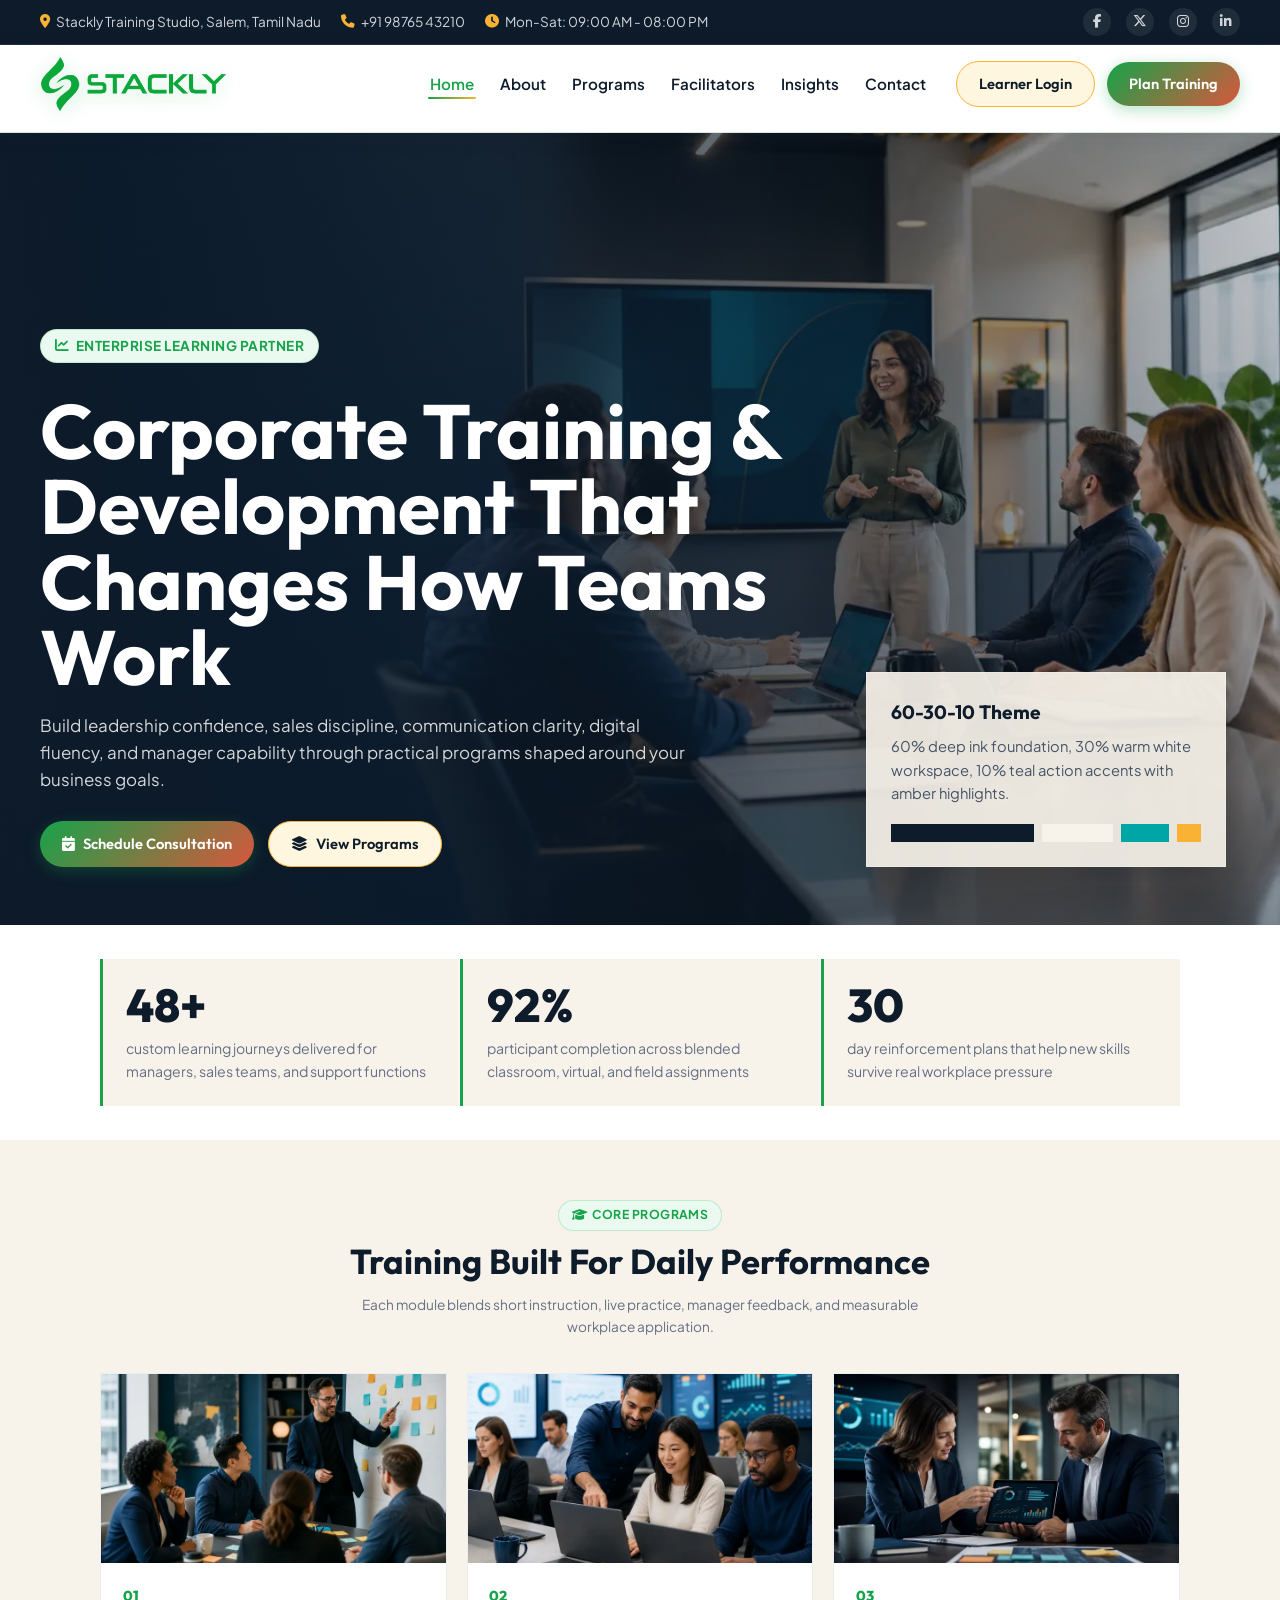
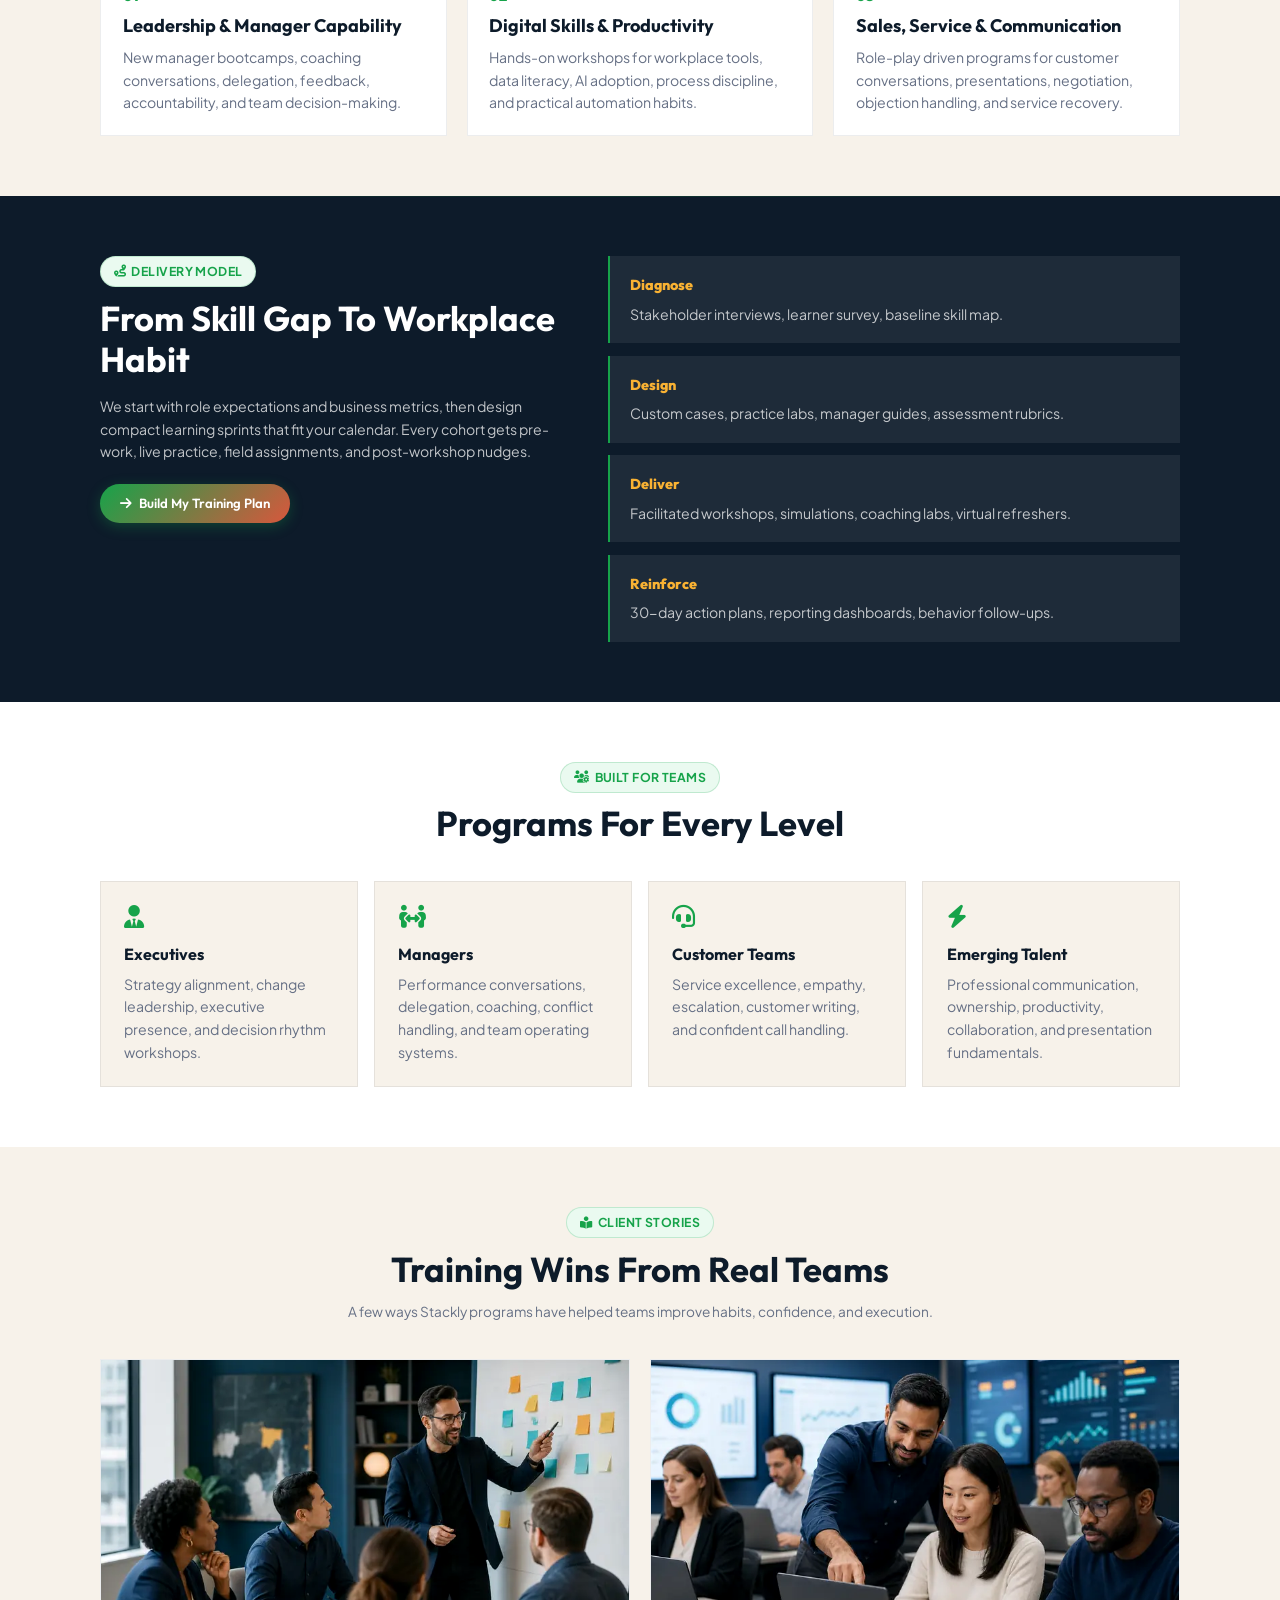
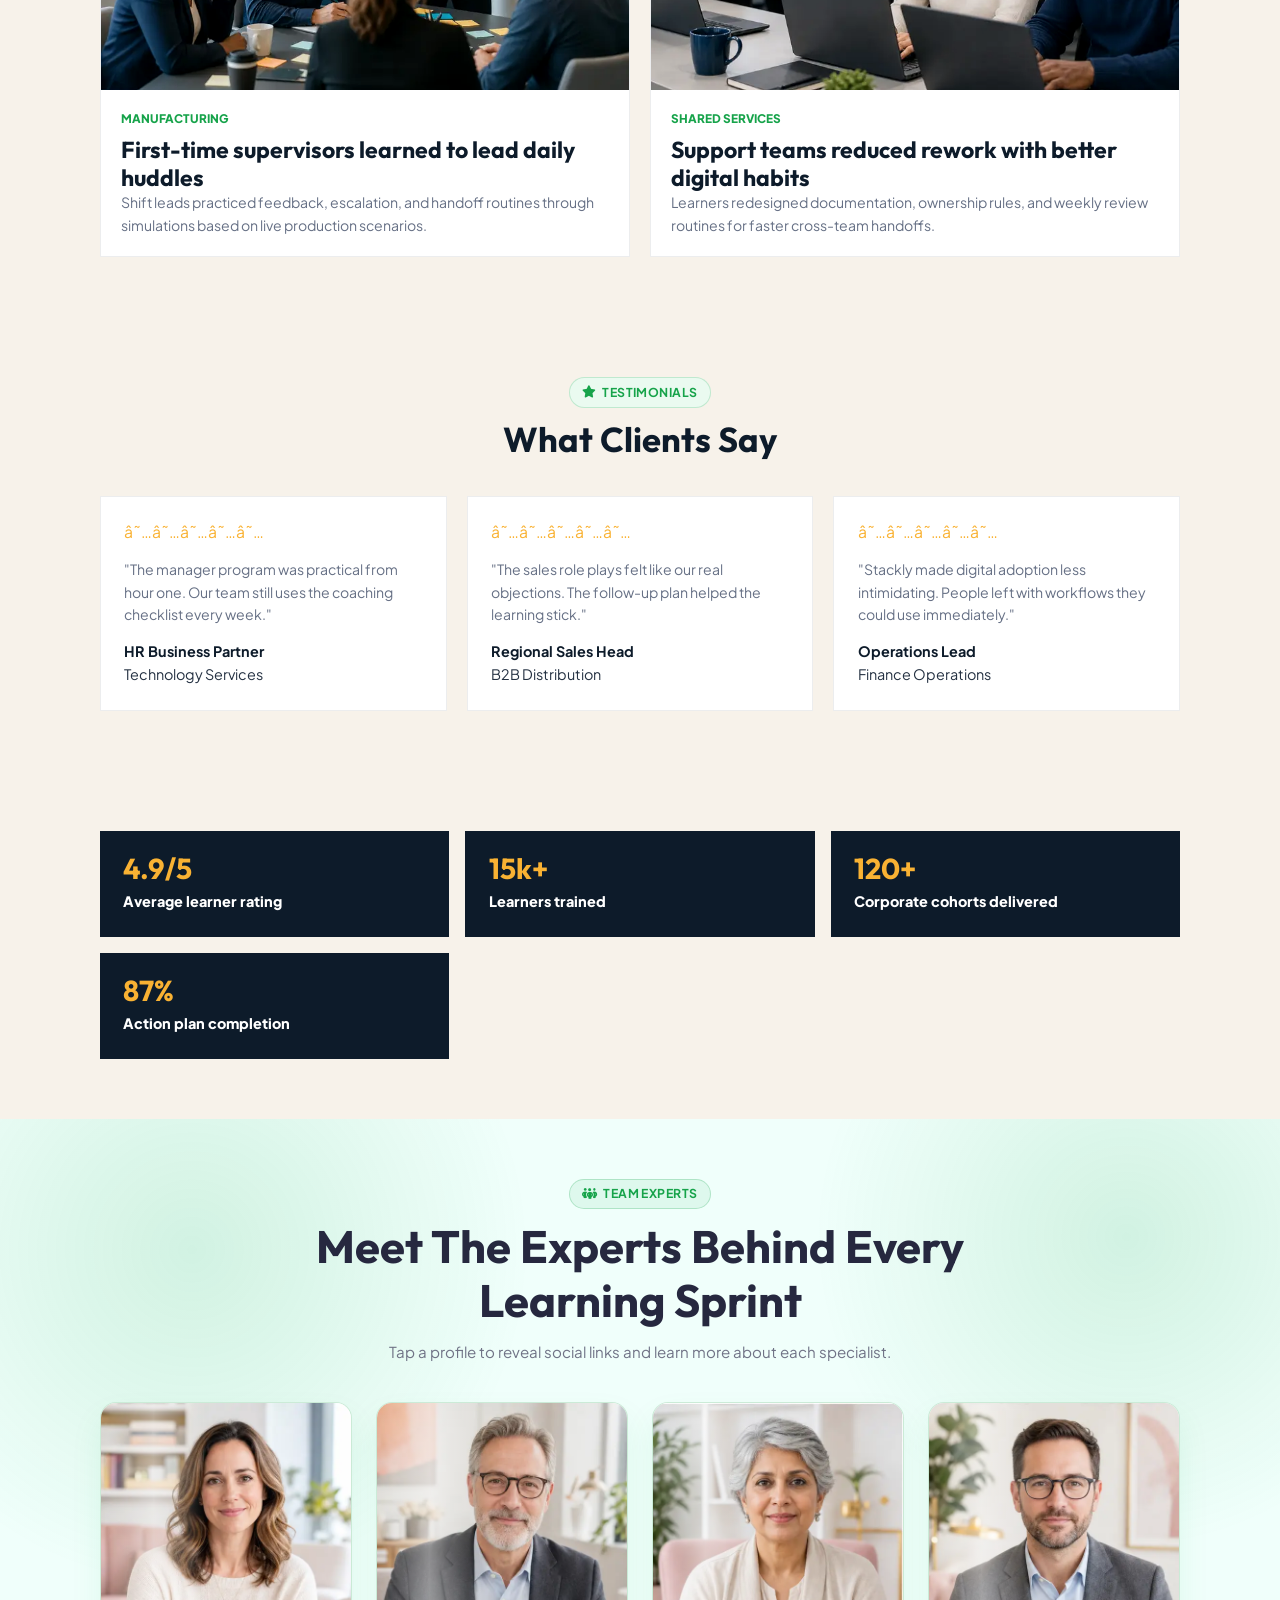
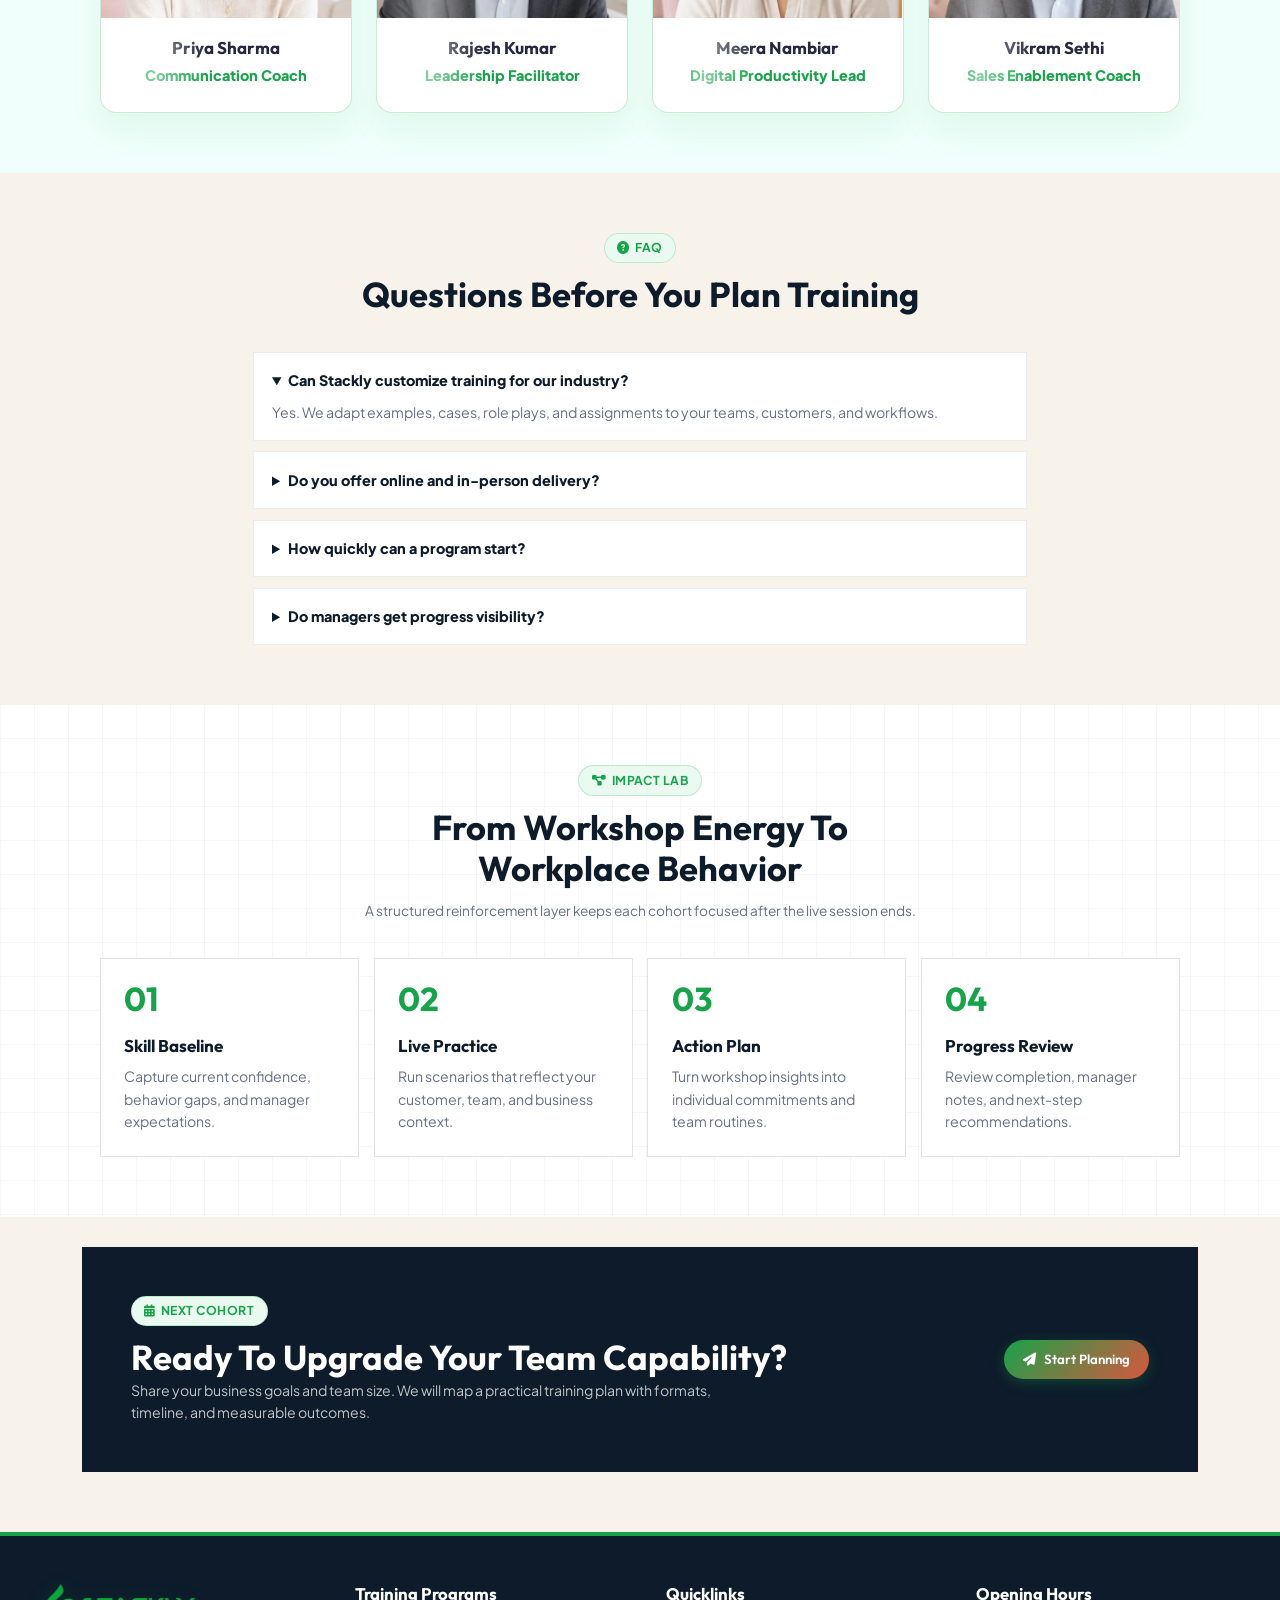
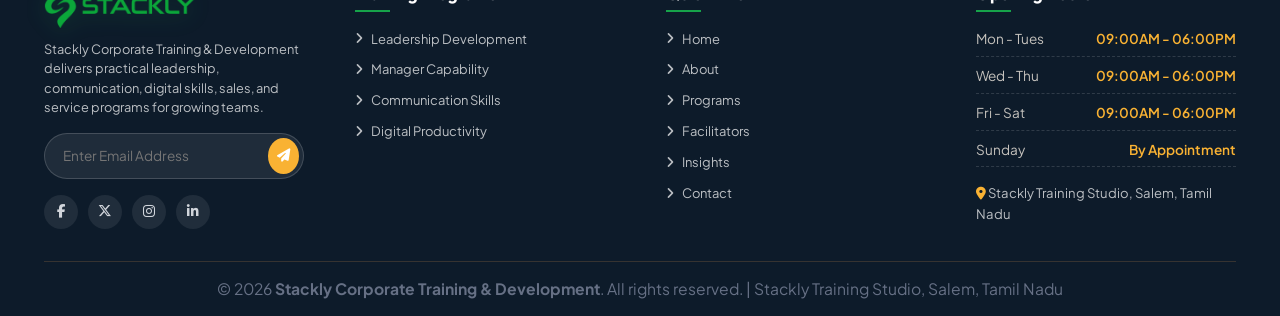
==== index.html @ 26cd9b3a "Add files via upload" ====
﻿<!DOCTYPE html>
<html lang="en">
<head>
  <meta charset="UTF-8">
  <meta name="viewport" content="width=device-width, initial-scale=1.0">
  <title>Corporate Training &amp; Development</title>
  <meta name="description" content="Corporate Training & Development builds practical leadership, sales, communication, digital skills, and compliance programs for high-performing teams.">
  <link rel="icon" type="image/webp" href="assets/logo_lightpink.webp">
  <link rel="preload" as="image" href="assets/training-hero.webp" fetchpriority="high">
  <link rel="stylesheet" href="style.css">
  <link rel="stylesheet" href="https://cdnjs.cloudflare.com/ajax/libs/font-awesome/6.5.2/css/all.min.css" media="print" onload="this.media='all'">
  <noscript><link rel="stylesheet" href="https://cdnjs.cloudflare.com/ajax/libs/font-awesome/6.5.2/css/all.min.css"></noscript>
</head>
<body class="ctd-home">
  <div class="top-bar">
    <div class="container">
      <div class="top-bar-info">
        <span><i class="fa-solid fa-location-dot"></i> Stackly Training Studio, Salem, Tamil Nadu</span>
        <span><i class="fa-solid fa-phone"></i> +91 98765 43210</span>
        <span><i class="fa-solid fa-clock"></i> Mon-Sat: 09:00 AM - 08:00 PM</span>
      </div>
      <div class="top-bar-links">
        <a href="404.html" title="Facebook"><i class="fa-brands fa-facebook-f"></i></a>
        <a href="404.html" title="Twitter"><i class="fa-brands fa-x-twitter"></i></a>
        <a href="404.html" title="Instagram"><i class="fa-brands fa-instagram"></i></a>
        <a href="404.html" title="LinkedIn"><i class="fa-brands fa-linkedin-in"></i></a>
      </div>
    </div>
  </div>

  <header class="navbar">
    <div class="container navbar-bar">
      <a href="index.html" class="brand-logo ctd-stackly-brand" aria-label="Stackly Corporate Training & Development home">
        <img src="assets/logo_lightpink.webp" alt="Stackly Corporate Training & Development Logo">
      </a>
      <button type="button" class="nav-toggle" aria-label="Open menu" aria-expanded="false" aria-controls="nav-panel">
        <i class="fa-solid fa-bars"></i>
      </button>
      <div class="nav-panel" id="nav-panel">
        <div class="nav-panel-header">
          <a href="index.html" class="brand-logo ctd-stackly-brand nav-panel-brand">
            <img src="assets/logo_lightpink.webp" alt="Stackly Corporate Training & Development Logo">
          </a>
          <button type="button" class="nav-close" aria-label="Close menu"><i class="fa-solid fa-xmark"></i></button>
        </div>
        <ul class="nav-menu">
          <li><a href="index.html" class="nav-link active">Home</a></li>
          <li><a href="about.html" class="nav-link">About</a></li>
          <li><a href="services.html" class="nav-link">Programs</a></li>
          <li><a href="team.html" class="nav-link">Facilitators</a></li>
          <li><a href="blog.html" class="nav-link">Insights</a></li>
          <li><a href="contact.html" class="nav-link">Contact</a></li>
        </ul>
        <div class="nav-actions">
          <a href="login.html" class="btn btn-secondary" data-allow-navigation>Learner Login</a>
          <a href="404.html" class="btn btn-primary" data-allow-navigation>Plan Training</a>
        </div>
      </div>
    </div>
  </header>

  <main>
    <section class="ctd-hero">
      <div class="ctd-hero-media" aria-hidden="true">
        <img src="assets/training-hero.webp" alt="" width="1200" height="760" fetchpriority="high" decoding="async">
      </div>
      <div class="container ctd-hero-grid">
        <div class="ctd-hero-copy reveal-item">
          <span class="section-tag"><i class="fa-solid fa-chart-line"></i> Enterprise learning partner</span>
          <h1>Corporate Training &amp; Development That Changes How Teams Work</h1>
          <p>Build leadership confidence, sales discipline, communication clarity, digital fluency, and manager capability through practical programs shaped around your business goals.</p>
          <div class="ctd-hero-actions">
            <a href="404.html" class="btn btn-primary" data-allow-navigation><i class="fa-solid fa-calendar-check"></i> Schedule Consultation</a>
            <a href="404.html" class="btn btn-secondary" data-allow-navigation><i class="fa-solid fa-layer-group"></i> View Programs</a>
          </div>
        </div>
        <aside class="ctd-hero-panel reveal-item" aria-label="Training outcomes">
          <strong>60-30-10 Theme</strong>
          <p>60% deep ink foundation, 30% warm white workspace, 10% teal action accents with amber highlights.</p>
          <div class="ctd-swatches">
            <span style="background:#0d1b2a"></span>
            <span style="background:#f7f2ea"></span>
            <span style="background:#00a6a6"></span>
            <span style="background:#f9b233"></span>
          </div>
        </aside>
      </div>
    </section>

    <section class="section ctd-proof">
      <div class="container ctd-proof-grid">
        <article class="ctd-metric reveal-item"><span>48+</span><p>custom learning journeys delivered for managers, sales teams, and support functions</p></article>
        <article class="ctd-metric reveal-item"><span>92%</span><p>participant completion across blended classroom, virtual, and field assignments</p></article>
        <article class="ctd-metric reveal-item"><span>30</span><p>day reinforcement plans that help new skills survive real workplace pressure</p></article>
      </div>
    </section>

    <section class="section ctd-programs">
      <div class="container">
        <div class="section-header reveal-item">
          <span class="section-tag"><i class="fa-solid fa-graduation-cap"></i> Core programs</span>
          <h2 class="section-title">Training Built For Daily Performance</h2>
          <p class="section-desc">Each module blends short instruction, live practice, manager feedback, and measurable workplace application.</p>
        </div>
        <div class="ctd-program-grid">
          <article class="ctd-program-card reveal-item">
            <img src="assets/training-leadership.webp" alt="Leadership workshop with facilitator and managers" loading="lazy" decoding="async">
            <div>
              <span>01</span>
              <h3>Leadership &amp; Manager Capability</h3>
              <p>New manager bootcamps, coaching conversations, delegation, feedback, accountability, and team decision-making.</p>
            </div>
          </article>
          <article class="ctd-program-card reveal-item">
            <img src="assets/training-digital.webp" alt="Employees learning digital skills in a training lab" loading="lazy" decoding="async">
            <div>
              <span>02</span>
              <h3>Digital Skills &amp; Productivity</h3>
              <p>Hands-on workshops for workplace tools, data literacy, AI adoption, process discipline, and practical automation habits.</p>
            </div>
          </article>
          <article class="ctd-program-card reveal-item">
            <img src="assets/training-analytics.webp" alt="Professionals reviewing training analytics and outcomes" loading="lazy" decoding="async">
            <div>
              <span>03</span>
              <h3>Sales, Service &amp; Communication</h3>
              <p>Role-play driven programs for customer conversations, presentations, negotiation, objection handling, and service recovery.</p>
            </div>
          </article>
        </div>
      </div>
    </section>

    <section class="section ctd-method">
      <div class="container ctd-method-grid">
        <div class="ctd-method-copy reveal-item">
          <span class="section-tag"><i class="fa-solid fa-route"></i> Delivery model</span>
          <h2>From Skill Gap To Workplace Habit</h2>
          <p>We start with role expectations and business metrics, then design compact learning sprints that fit your calendar. Every cohort gets pre-work, live practice, field assignments, and post-workshop nudges.</p>
          <a href="404.html" class="btn btn-primary" data-allow-navigation><i class="fa-solid fa-arrow-right"></i> Build My Training Plan</a>
        </div>
        <div class="ctd-timeline reveal-item">
          <div><span>Diagnose</span><p>Stakeholder interviews, learner survey, baseline skill map.</p></div>
          <div><span>Design</span><p>Custom cases, practice labs, manager guides, assessment rubrics.</p></div>
          <div><span>Deliver</span><p>Facilitated workshops, simulations, coaching labs, virtual refreshers.</p></div>
          <div><span>Reinforce</span><p>30-day action plans, reporting dashboards, behavior follow-ups.</p></div>
        </div>
      </div>
    </section>

    <section class="section ctd-cohorts">
      <div class="container">
        <div class="section-header reveal-item">
          <span class="section-tag"><i class="fa-solid fa-users-gear"></i> Built for teams</span>
          <h2 class="section-title">Programs For Every Level</h2>
        </div>
        <div class="ctd-cohort-grid">
          <article class="reveal-item"><i class="fa-solid fa-user-tie"></i><h3>Executives</h3><p>Strategy alignment, change leadership, executive presence, and decision rhythm workshops.</p></article>
          <article class="reveal-item"><i class="fa-solid fa-people-arrows"></i><h3>Managers</h3><p>Performance conversations, delegation, coaching, conflict handling, and team operating systems.</p></article>
          <article class="reveal-item"><i class="fa-solid fa-headset"></i><h3>Customer Teams</h3><p>Service excellence, empathy, escalation, customer writing, and confident call handling.</p></article>
          <article class="reveal-item"><i class="fa-solid fa-bolt"></i><h3>Emerging Talent</h3><p>Professional communication, ownership, productivity, collaboration, and presentation fundamentals.</p></article>
        </div>
      </div>
    </section>

    <section class="section bg-light ctd-stories">
      <div class="container">
        <div class="section-header reveal-item">
          <span class="section-tag"><i class="fa-solid fa-book-open-reader"></i> Client Stories</span>
          <h2 class="section-title">Training Wins From Real Teams</h2>
          <p class="section-desc">A few ways Stackly programs have helped teams improve habits, confidence, and execution.</p>
        </div>
        <div class="ctd-story-grid">
          <article class="reveal-item">
            <img src="assets/training-leadership.webp" alt="Leadership training client story" loading="lazy">
            <div><span>Manufacturing</span><h3>First-time supervisors learned to lead daily huddles</h3><p>Shift leads practiced feedback, escalation, and handoff routines through simulations based on live production scenarios.</p></div>
          </article>
          <article class="reveal-item">
            <img src="assets/training-digital.webp" alt="Digital productivity client story" loading="lazy">
            <div><span>Shared Services</span><h3>Support teams reduced rework with better digital habits</h3><p>Learners redesigned documentation, ownership rules, and weekly review routines for faster cross-team handoffs.</p></div>
          </article>
        </div>
      </div>
    </section>

    <section class="section ctd-testimonials">
      <div class="container">
        <div class="section-header reveal-item">
          <span class="section-tag"><i class="fa-solid fa-star"></i> Testimonials</span>
          <h2 class="section-title">What Clients Say</h2>
        </div>
        <div class="ctd-testimonial-grid">
          <article class="reveal-item"><div class="ctd-stars">â˜…â˜…â˜…â˜…â˜…</div><p>"The manager program was practical from hour one. Our team still uses the coaching checklist every week."</p><strong>HR Business Partner</strong><span>Technology Services</span></article>
          <article class="reveal-item"><div class="ctd-stars">â˜…â˜…â˜…â˜…â˜…</div><p>"The sales role plays felt like our real objections. The follow-up plan helped the learning stick."</p><strong>Regional Sales Head</strong><span>B2B Distribution</span></article>
          <article class="reveal-item"><div class="ctd-stars">â˜…â˜…â˜…â˜…â˜…</div><p>"Stackly made digital adoption less intimidating. People left with workflows they could use immediately."</p><strong>Operations Lead</strong><span>Finance Operations</span></article>
        </div>
      </div>
    </section>

    <section class="section bg-light ctd-ratings">
      <div class="container ctd-rating-grid">
        <div class="reveal-item"><strong>4.9/5</strong><span>Average learner rating</span></div>
        <div class="reveal-item"><strong>15k+</strong><span>Learners trained</span></div>
        <div class="reveal-item"><strong>120+</strong><span>Corporate cohorts delivered</span></div>
        <div class="reveal-item"><strong>87%</strong><span>Action plan completion</span></div>
      </div>
    </section>

    <section class="section bg-light ctd-experts-section">
      <div class="container">
        <div class="section-header reveal-item">
          <span class="section-tag"><i class="fa-solid fa-people-group"></i> Team Experts</span>
          <h2 class="section-title">Meet The Experts Behind Every Learning Sprint</h2>
          <p class="section-desc">Tap a profile to reveal social links and learn more about each specialist.</p>
        </div>
        <div class="ctd-expert-grid">
          <article class="ctd-expert-card reveal-item"><img src="assets/therapist-priya.webp" alt="Priya Sharma"><h3>Priya Sharma</h3><span>Communication Coach</span><div class="ctd-expert-social"><a href="404.html" aria-label="Priya Facebook"><i class="fa-brands fa-facebook-f"></i></a><a href="404.html" aria-label="Priya Instagram"><i class="fa-brands fa-instagram"></i></a></div></article>
          <article class="ctd-expert-card reveal-item"><img src="assets/therapist-rajesh.webp" alt="Rajesh Kumar"><h3>Rajesh Kumar</h3><span>Leadership Facilitator</span><div class="ctd-expert-social"><a href="404.html" aria-label="Rajesh Facebook"><i class="fa-brands fa-facebook-f"></i></a><a href="404.html" aria-label="Rajesh Instagram"><i class="fa-brands fa-instagram"></i></a></div></article>
          <article class="ctd-expert-card reveal-item"><img src="assets/therapist-meera.webp" alt="Meera Nambiar"><h3>Meera Nambiar</h3><span>Digital Productivity Lead</span><div class="ctd-expert-social"><a href="404.html" aria-label="Meera Facebook"><i class="fa-brands fa-facebook-f"></i></a><a href="404.html" aria-label="Meera Instagram"><i class="fa-brands fa-instagram"></i></a></div></article>
          <article class="ctd-expert-card reveal-item"><img src="assets/therapist-vikram.webp" alt="Vikram Sethi"><h3>Vikram Sethi</h3><span>Sales Enablement Coach</span><div class="ctd-expert-social"><a href="404.html" aria-label="Vikram Facebook"><i class="fa-brands fa-facebook-f"></i></a><a href="404.html" aria-label="Vikram Instagram"><i class="fa-brands fa-instagram"></i></a></div></article>
        </div>
      </div>
    </section>

    <section class="section bg-light ctd-faq-mini">
      <div class="container">
        <div class="section-header reveal-item">
          <span class="section-tag"><i class="fa-solid fa-circle-question"></i> FAQ</span>
          <h2 class="section-title">Questions Before You Plan Training</h2>
        </div>
        <div class="ctd-faq-list">
          <details open><summary>Can Stackly customize training for our industry?</summary><p>Yes. We adapt examples, cases, role plays, and assignments to your teams, customers, and workflows.</p></details>
          <details><summary>Do you offer online and in-person delivery?</summary><p>Yes. We support classroom, virtual, and blended cohorts with digital reinforcement.</p></details>
          <details><summary>How quickly can a program start?</summary><p>Focused workshops can launch quickly after discovery. Larger academies begin with stakeholder interviews and learner diagnostics.</p></details>
          <details><summary>Do managers get progress visibility?</summary><p>Yes. We can provide completion summaries, skill observations, and action-plan progress reports.</p></details>
        </div>
      </div>
    </section>

    <section class="section ctd-impact-lab">
      <div class="container">
        <div class="section-header reveal-item">
          <span class="section-tag"><i class="fa-solid fa-diagram-project"></i> Impact Lab</span>
          <h2 class="section-title">From Workshop Energy To Workplace Behavior</h2>
          <p class="section-desc">A structured reinforcement layer keeps each cohort focused after the live session ends.</p>
        </div>
        <div class="ctd-effect-grid ctd-effect-grid-4">
          <article class="ctd-effect-box reveal-item"><b>01</b><h3>Skill Baseline</h3><p>Capture current confidence, behavior gaps, and manager expectations.</p></article>
          <article class="ctd-effect-box reveal-item"><b>02</b><h3>Live Practice</h3><p>Run scenarios that reflect your customer, team, and business context.</p></article>
          <article class="ctd-effect-box reveal-item"><b>03</b><h3>Action Plan</h3><p>Turn workshop insights into individual commitments and team routines.</p></article>
          <article class="ctd-effect-box reveal-item"><b>04</b><h3>Progress Review</h3><p>Review completion, manager notes, and next-step recommendations.</p></article>
        </div>
      </div>
    </section>

    <section class="section ctd-cta">
      <div class="container ctd-cta-inner reveal-item">
        <div>
          <span class="section-tag"><i class="fa-solid fa-calendar-days"></i> Next cohort</span>
          <h2>Ready To Upgrade Your Team Capability?</h2>
          <p>Share your business goals and team size. We will map a practical training plan with formats, timeline, and measurable outcomes.</p>
        </div>
        <a href="404.html" class="btn btn-primary" data-allow-navigation><i class="fa-solid fa-paper-plane"></i> Start Planning</a>
      </div>
    </section>
  </main>

  <footer class="footer">
    <div class="container">
      <div class="footer-grid">
        <div class="footer-col footer-brand">
          <img src="assets/logo_lightpink.webp" alt="Stackly Logo Footer">
          <p>Stackly Corporate Training & Development delivers practical leadership, communication, digital skills, sales, and service programs for growing teams.</p>
          <form class="newsletter-form" action="404.html" onsubmit="event.preventDefault(); window.location.href='404.html';">
            <input type="email" placeholder="Enter Email Address" required>
            <button type="submit"><i class="fa-solid fa-paper-plane"></i></button>
          </form>
          <div class="footer-social">
            <a href="404.html" title="Facebook" aria-label="Facebook"><i class="fa-brands fa-facebook-f"></i></a>
            <a href="404.html" title="Twitter" aria-label="Twitter"><i class="fa-brands fa-x-twitter"></i></a>
            <a href="404.html" title="Instagram" aria-label="Instagram"><i class="fa-brands fa-instagram"></i></a>
            <a href="404.html" title="LinkedIn" aria-label="LinkedIn"><i class="fa-brands fa-linkedin-in"></i></a>
          </div>
        </div>
        <div class="footer-col">
          <h4>Training Programs</h4>
          <ul class="footer-links">
            <li><a href="services.html"><i class="fa-solid fa-angle-right"></i> Leadership Development</a></li>
            <li><a href="services.html"><i class="fa-solid fa-angle-right"></i> Manager Capability</a></li>
            <li><a href="services.html"><i class="fa-solid fa-angle-right"></i> Communication Skills</a></li>
            <li><a href="services.html"><i class="fa-solid fa-angle-right"></i> Digital Productivity</a></li>
          </ul>
        </div>
        <div class="footer-col">
          <h4>Quicklinks</h4>
          <ul class="footer-links">
            <li><a href="index.html"><i class="fa-solid fa-angle-right"></i> Home</a></li>
            <li><a href="about.html"><i class="fa-solid fa-angle-right"></i> About</a></li>
            <li><a href="services.html"><i class="fa-solid fa-angle-right"></i> Programs</a></li>
            <li><a href="team.html"><i class="fa-solid fa-angle-right"></i> Facilitators</a></li>
            <li><a href="blog.html"><i class="fa-solid fa-angle-right"></i> Insights</a></li>
            <li><a href="contact.html"><i class="fa-solid fa-angle-right"></i> Contact</a></li>
          </ul>
        </div>
        <div class="footer-col">
          <h4>Opening Hours</h4>
          <div class="opening-hours-list">
            <div class="hours-row"><span>Mon - Tues</span><span>09:00AM - 06:00PM</span></div>
            <div class="hours-row"><span>Wed - Thu</span><span>09:00AM - 06:00PM</span></div>
            <div class="hours-row"><span>Fri - Sat</span><span>09:00AM - 06:00PM</span></div>
            <div class="hours-row"><span>Sunday</span><span>By Appointment</span></div>
          </div>
          <div style="margin-top: 15px; font-size: 0.82rem; color: rgba(255,255,255,0.72);">
            <i class="fa-solid fa-location-dot" style="color: var(--secondary);"></i> Stackly Training Studio, Salem, Tamil Nadu
          </div>
        </div>
      </div>
      <div class="footer-bottom">
        <p>&copy; 2026 <strong>Stackly Corporate Training &amp; Development</strong>. All rights reserved. | Stackly Training Studio, Salem, Tamil Nadu</p>
      </div>
    </div>
  </footer>

  <script src="script.js"></script>
</body>
</html>
---- style.css ----
﻿@import url('https://fonts.googleapis.com/css2?family=Plus+Jakarta+Sans:wght@400;500;600;700;800&family=Outfit:wght@500;600;700;800&display=swap');

:root {

  --primary: #16a34a;
  --primary-hover: #15803d;
  --primary-light: #eafaf0;
  --secondary: #f9b233;
  --secondary-light: #fff6df;
  --dark: #0d1b2a;
  --dark-surface: #132235;
  --text-main: #243142;
  --text-muted: #667085;
  --bg-light: #f7f2ea;
  --bg-white: #ffffff;
  --card-bg: #ffffff;
  --border-color: #d7eadb;

  --font-heading: 'Outfit', sans-serif;
  --font-body: 'Plus Jakarta Sans', sans-serif;


  --shadow-sm: 0 4px 12px rgba(43, 45, 66, 0.05);
  --shadow-md: 0 10px 25px rgba(43, 45, 66, 0.08);
  --shadow-lg: 0 20px 40px rgba(43, 45, 66, 0.12);
  --shadow-elevated: 0 20px 30px rgba(22, 163, 74, 0.18);

  --radius-sm: 12px;
  --radius-md: 20px;
  --radius-lg: 32px;
  --radius-arch-top: 140px 140px 24px 24px;
  --radius-arch-bottom: 24px 24px 140px 140px;
  --radius-pill: 999px;


  --transition-fast: 0.15s cubic-bezier(0.2, 0.8, 0.2, 1);
  --transition-normal: 0.22s cubic-bezier(0.2, 0.8, 0.2, 1);
}


*, *::before, *::after {
  box-sizing: border-box;
  margin: 0;
  padding: 0;
}

html {
  scroll-behavior: smooth;
  font-size: 16px;
  max-width: 100%;
  overflow-x: clip;
}

body {
  font-family: var(--font-body);
  background-color: var(--bg-light);
  color: var(--text-main);
  line-height: 1.6;
  overflow-x: clip;
  position: relative;
  max-width: 100%;
  width: 100%;
}

img,
video,
canvas,
svg {
  max-width: 100%;
  height: auto;
}


html.menu-open,
body.menu-open {
  overflow: hidden !important;
  height: 100dvh !important;
  touch-action: none !important;
  overscroll-behavior: none;
}

body.menu-open {
  position: fixed !important;
  top: 0 !important;
  left: 0 !important;
  width: 100% !important;
}



#cursor-canvas {
  position: fixed !important;
  top: 0 !important;
  left: 0 !important;
  width: 100vw !important;
  height: 100vh !important;
  max-width: none !important;
  max-height: none !important;
  pointer-events: none !important;
  z-index: 99999;
  margin: 0 !important;
  padding: 0 !important;
  transform: none !important;
  border: none !important;
}


h1, h2, h3, h4, h5, h6 {
  font-family: var(--font-heading);
  color: var(--dark);
  font-weight: 700;
  line-height: 1.2;
}

h1 { font-size: clamp(2.2rem, 4vw, 3.6rem); }
h2 { font-size: clamp(1.8rem, 3vw, 2.5rem); }
h3 { font-size: clamp(1.3rem, 2vw, 1.75rem); }
h4 { font-size: 1.2rem; }

p {
  color: var(--text-muted);
  font-size: 0.98rem;
}

a {
  text-decoration: none;
  color: inherit;
  transition: var(--transition-fast);
}


.top-bar {
  background-color: var(--dark);
  color: #d1d5db;
  font-size: 0.85rem;
  padding: 8px 0;
  border-bottom: 1px solid rgba(255, 255, 255, 0.08);
}

.top-bar .container {
  display: flex;
  justify-content: space-between;
  align-items: center;
}

.top-bar-info {
  display: flex;
  gap: 20px;
  align-items: center;
}

.top-bar-info span {
  display: flex;
  align-items: center;
  gap: 6px;
}

.top-bar-info i {
  color: var(--secondary);
}

.top-bar-links {
  display: flex;
  gap: 15px;
  align-items: center;
}

.top-bar-links a {
  color: #d1d5db;
  font-size: 0.85rem;
  display: flex;
  align-items: center;
  justify-content: center;
  width: 28px;
  height: 28px;
  border-radius: 50%;
  background: rgba(255,255,255,0.08);
}

.top-bar-links a:hover {
  background: var(--primary);
  color: #fff;
  transform: translateY(-2px);
}


.navbar {
  position: sticky !important;
  top: 0 !important;
  z-index: 10000 !important;
  background-color: #ffffff !important;
  backdrop-filter: blur(14px);
  border-bottom: 1px solid var(--border-color);
  padding: 12px 0;
  transition: var(--transition-fast);
  width: 100%;
  box-shadow: 0 4px 20px rgba(43, 45, 66, 0.08);
}

.navbar.scrolled {
  box-shadow: 0 6px 25px rgba(43, 45, 66, 0.12);
  padding: 8px 0;
}

.navbar-bar,
.navbar .container {
  display: flex;
  align-items: center;
  justify-content: space-between;
  gap: 16px;
  position: relative;
  width: 100%;
  max-width: 1240px;
}

.brand-logo {
  display: flex;
  align-items: center;
  gap: 10px;
  flex-shrink: 0;
  z-index: 2;
}

.brand-logo img {
  height: 48px;
  width: auto;
  max-width: 160px;
  object-fit: contain;
  filter: brightness(0) saturate(100%) invert(45%) sepia(76%) saturate(639%) hue-rotate(88deg) brightness(93%) contrast(93%) drop-shadow(0 2px 4px rgba(22, 163, 74, 0.22));
  transition: var(--transition-fast);
}

.brand-logo:hover img {
  transform: scale(1.05) rotate(-3deg);
}

.nav-panel {
  display: flex;
  align-items: center;
  justify-content: flex-end;
  gap: 28px;
  flex: 1;
  min-width: 0;
}

.nav-panel-header {
  display: none;
}

.nav-menu {
  display: flex;
  list-style: none;
  gap: 22px;
  align-items: center;
  margin: 0;
  padding: 0;
  flex-wrap: wrap;
}

.nav-link {
  font-weight: 600;
  font-size: 0.95rem;
  color: var(--dark);
  position: relative;
  padding: 6px 2px;
  white-space: nowrap;
}

.nav-link::after {
  content: '';
  position: absolute;
  bottom: 0;
  left: 0;
  width: 0%;
  height: 2.5px;
  background: linear-gradient(90deg, var(--primary), var(--secondary));
  border-radius: 4px;
  transition: var(--transition-fast);
}

.nav-link:hover::after,
.nav-link.active::after {
  width: 100%;
}

.nav-link.active {
  color: var(--primary);
}

.nav-actions {
  display: flex;
  align-items: center;
  gap: 12px;
  flex-shrink: 0;
}

.nav-toggle,
.nav-close {
  display: none;
  align-items: center;
  justify-content: center;
  width: 44px;
  height: 44px;
  border-radius: 12px;
  border: 1.5px solid var(--border-color);
  background: var(--bg-white);
  color: var(--dark);
  font-size: 1.25rem;
  cursor: pointer;
  flex-shrink: 0;
  transition: var(--transition-fast);
  z-index: 2;
}

.nav-toggle:hover,
.nav-close:hover {
  border-color: var(--primary);
  color: var(--primary);
  box-shadow: 0 0 0 4px rgba(22, 163, 74, 0.15);
}


.btn {
  display: inline-flex;
  align-items: center;
  justify-content: center;
  gap: 8px;
  padding: 10px 22px;
  border-radius: var(--radius-pill);
  font-family: var(--font-heading);
  font-weight: 600;
  font-size: 0.92rem;
  cursor: pointer;
  border: none;
  outline: none;
  transition: var(--transition-normal);
  text-decoration: none;
}

.btn-primary {
  background: linear-gradient(135deg, var(--primary), #d8573d);
  color: #ffffff;
  box-shadow: 0 4px 15px rgba(22, 163, 74, 0.3);
}

.btn-primary:hover {
  background: linear-gradient(135deg, #d8573d, var(--primary));
  box-shadow: 0 8px 25px rgba(22, 163, 74, 0.45);
  transform: translateY(-3px) scale(1.02);
}

.btn-secondary {
  background-color: var(--secondary-light);
  color: var(--dark);
  border: 1.5px solid var(--secondary);
}

.btn-secondary:hover {
  background-color: var(--secondary);
  color: #fff;
  transform: translateY(-3px);
}

.btn-dark {
  background-color: var(--dark);
  color: #fff;
}

.btn-dark:hover {
  background-color: #1a1c29;
  transform: translateY(-3px);
}

.btn-sm {
  padding: 6px 14px;
  font-size: 0.85rem;
}


.container {
  width: 100%;
  max-width: 1240px;
  margin: 0 auto;
  padding: 0 20px;
}


.section {
  padding: 60px 0;
  position: relative;
}

.section-sm {
  padding: 40px 0;
}

.section-header {
  text-align: center;
  max-width: 650px;
  margin: 0 auto 40px auto;
}

.section-tag {
  display: inline-flex;
  align-items: center;
  gap: 6px;
  padding: 5px 14px;
  border-radius: var(--radius-pill);
  background: var(--primary-light);
  color: var(--primary);
  font-weight: 700;
  font-size: 0.85rem;
  text-transform: uppercase;
  letter-spacing: 0.5px;
  margin-bottom: 12px;
  border: 1px solid rgba(22, 163, 74, 0.2);
}

.section-title {
  margin-bottom: 12px;
  color: var(--dark);
}

.section-desc {
  color: var(--text-muted);
  font-size: 0.95rem;
}

/* Hero Section - CSS bg paints instantly (no solid-color wait for WebGL) */
.hero-section {
  position: relative;
  padding: 60px 0 80px 0;
  overflow: hidden;
  min-height: 520px;
  background-color: #023e8a;
  background-image: url("assets/training-hero.webp");
  background-size: cover;
  background-position: center;
  background-repeat: no-repeat;
}

.hero-section.is-aquarium-ready #hero-ripple-canvas {
  opacity: 1;
}

#hero-ripple-canvas,
#hero-aquarium-canvas {
  position: absolute;
  inset: 0;
  width: 100%;
  height: 100%;
  pointer-events: none;
}

#hero-ripple-canvas {
  z-index: 0;
  opacity: 0;
  transition: opacity 0.25s ease;
}

#hero-aquarium-canvas {
  z-index: 1;
}

@media (prefers-reduced-motion: reduce) {
  #hero-ripple-canvas,
  #hero-aquarium-canvas {
    display: none !important;
  }
}

.hero-grid {
  display: grid;
  grid-template-columns: 1fr 1fr;
  gap: 40px;
  align-items: center;
  position: relative;
  z-index: 2;
}

.hero-content {
  background: transparent;
  padding: 0;
  border-radius: 0;
  border: none;
  box-shadow: none;
  backdrop-filter: none;
}

.hero-badge {
  display: inline-flex;
  align-items: center;
  gap: 8px;
  background: rgba(255, 255, 255, 0.85);
  backdrop-filter: blur(8px);
  padding: 6px 16px;
  border-radius: var(--radius-pill);
  box-shadow: 0 4px 12px rgba(0, 0, 0, 0.25);
  font-size: 0.88rem;
  font-weight: 800;
  color: var(--primary);
  margin-bottom: 16px;
  border: 1px solid rgba(255, 255, 255, 0.9);
}

.hero-title {
  font-size: clamp(2.4rem, 4.2vw, 3.6rem);
  margin-bottom: 18px;
  color: #ffffff;
  font-weight: 800;
  line-height: 1.2;
  text-shadow: 0 4px 18px rgba(0, 0, 0, 0.95), 0 2px 6px rgba(0, 0, 0, 1), 0 0 25px rgba(0, 0, 0, 0.9);
}

.hero-title span {
  color: #7ee7dc;
  position: relative;
  text-shadow: 0 4px 18px rgba(0, 0, 0, 0.95), 0 2px 6px rgba(0, 0, 0, 1), 0 0 25px rgba(0, 0, 0, 0.9);
}

.hero-desc {
  font-size: 1.08rem;
  margin-bottom: 28px;
  color: #ffffff;
  font-weight: 700;
  line-height: 1.6;
  max-width: 520px;
  text-shadow: 0 3px 14px rgba(0, 0, 0, 0.95), 0 1px 4px rgba(0, 0, 0, 1), 0 0 20px rgba(0, 0, 0, 0.9);
}

.hero-buttons {
  display: flex;
  gap: 14px;
  flex-wrap: wrap;
  margin-bottom: 30px;
}

.hero-features {
  display: flex;
  gap: 20px;
}

.hero-feature-item {
  display: flex;
  align-items: center;
  gap: 8px;
  font-weight: 700;
  font-size: 0.9rem;
  color: #ffffff;
  text-shadow: 0 1px 6px rgba(0, 0, 0, 0.8);
  background: rgba(0, 25, 60, 0.6);
  backdrop-filter: blur(8px);
  padding: 6px 14px;
  border-radius: var(--radius-pill);
  border: 1px solid rgba(255, 255, 255, 0.35);
}

.hero-feature-item i {
  color: var(--secondary);
  background: rgba(22, 163, 74, 0.2);
  padding: 6px;
  border-radius: 50%;
}

.hero-visual {
  position: relative;
  display: flex;
  justify-content: center;
  width: fit-content;
  max-width: 100%;
  margin-inline: auto;
}

.hero-image-wrapper {
  position: relative;
  width: 100%;
  max-width: 310px;
  height: 390px;
  border-radius: var(--radius-arch-top);
  overflow: hidden;
  box-shadow: 0 14px 32px rgba(0, 30, 60, 0.4);
  border: 4px solid rgba(255, 255, 255, 0.95);
  opacity: 1;
  background: #0f172a;
  transform: translateZ(0);
  -webkit-backface-visibility: hidden;
  backface-visibility: hidden;
}

.hero-image-wrapper:hover {
  box-shadow: 0 18px 40px rgba(0, 30, 60, 0.5);
}

.hero-image-wrapper img {
  width: 100%;
  height: 100%;
  object-fit: cover;
  object-position: center center;
  display: block;
  opacity: 1;
  filter: none;
  image-rendering: auto;
  -webkit-font-smoothing: antialiased;
  transform: translateZ(0);
}


.floating-card {
  position: absolute;
  background: rgba(15, 23, 42, 0.76);
  backdrop-filter: blur(12px);
  padding: 7px 12px;
  border-radius: var(--radius-pill);
  box-shadow: 0 8px 20px rgba(0, 0, 0, 0.3);
  display: flex;
  align-items: center;
  gap: 7px;
  z-index: 10;
  border: 1px solid rgba(255, 255, 255, 0.32);
  color: #ffffff;
  transition: all 0.3s ease;
  width: auto;
  max-width: 140px;
  white-space: nowrap;
}

.floating-card:hover {
  background: rgba(15, 23, 42, 0.92);
  transform: translateY(-3px);
}

.floating-card-1 {
  top: 14px;
  left: -8px;
}

.floating-card-2 {
  bottom: 14px;
  right: -8px;
}

.floating-icon {
  width: 26px;
  height: 26px;
  border-radius: 50%;
  background: rgba(22, 163, 74, 0.28);
  color: var(--secondary);
  display: flex;
  align-items: center;
  justify-content: center;
  font-size: 0.78rem;
  flex-shrink: 0;
}

.floating-text h5 {
  font-size: 0.72rem;
  margin-bottom: 0;
  color: #ffffff;
  text-shadow: 0 1px 4px rgba(0, 0, 0, 0.6);
  font-weight: 700;
  letter-spacing: 0.01em;
}

.floating-text p {
  display: none;
}


.arch-grid {
  display: grid;
  grid-template-columns: repeat(3, minmax(0, 1fr));
  gap: 24px;
  align-items: stretch;
}

.arch-card {
  background: var(--card-bg);
  border-radius: var(--radius-arch-top);
  border: 1.5px solid var(--border-color);
  padding: 30px 24px;
  text-align: center;
  box-shadow: var(--shadow-sm);
  transition: transform 0.4s cubic-bezier(0.175, 0.885, 0.32, 1.275), box-shadow 0.4s ease, border-color 0.4s ease;
  position: relative;
  overflow: hidden;
  display: flex;
  flex-direction: column;
  align-items: center;
}

.arch-card.invert-arch {
  border-radius: var(--radius-arch-bottom);
}

.arch-card:hover {
  transform: translateY(-12px) scale(1.025);
  box-shadow: 0 24px 48px rgba(22, 163, 74, 0.25), 0 0 0 2px rgba(22, 163, 74, 0.2);
  border-color: var(--primary);
}

.arch-card-icon {
  width: 70px;
  height: 70px;
  border-radius: 50%;
  background: var(--primary-light);
  color: var(--primary);
  display: flex;
  align-items: center;
  justify-content: center;
  font-size: 1.8rem;
  margin-bottom: 18px;
  transition: transform 0.4s cubic-bezier(0.175, 0.885, 0.32, 1.275), background 0.3s ease, color 0.3s ease, box-shadow 0.3s ease;
}

.arch-card:hover .arch-card-icon {
  background: linear-gradient(135deg, var(--primary), var(--secondary));
  color: #fff;
  transform: rotate(-10deg) scale(1.2);
  box-shadow: 0 10px 24px rgba(22, 163, 74, 0.4);
}

.arch-card-img {
  width: 100%;
  height: 180px;
  object-fit: cover;
  border-radius: 100px 100px 16px 16px;
  margin-bottom: 16px;
  transition: transform 0.55s ease, filter 0.35s ease;
}

.arch-card:hover .arch-card-img {
  transform: scale(1.1) rotate(0.8deg);
  filter: brightness(1.06) saturate(1.15);
}

.arch-card-title {
  font-size: 1.3rem;
  margin-bottom: 10px;
  color: var(--dark);
}

.arch-card-desc {
  font-size: 0.9rem;
  color: var(--text-muted);
  margin-bottom: 18px;
}


.banner-urgent.support {
  background: linear-gradient(135deg, #fff7fb 0%, #ffe4f0 48%, #7ee7dc 100%);
  color: #fff;
  border-radius: var(--radius-lg);
  padding: 40px 50px;
  display: flex;
  align-items: center;
  justify-content: space-between;
  gap: 30px;
  box-shadow: var(--shadow-lg);
  position: relative;
  overflow: hidden;
  border: 1px solid rgba(22, 163, 74, 0.22);
}

.banner-urgent.support::before {
  content: '';
  position: absolute;
  right: -50px;
  top: -50px;
  width: 250px;
  height: 250px;
  background: radial-gradient(circle, rgba(22, 163, 74, 0.25) 0%, transparent 70%);
  border-radius: 50%;
}

.banner-urgent.support .section-tag {
  color: #be185d !important;
  background: rgba(255, 255, 255, 0.78) !important;
  border: 1px solid rgba(22, 163, 74, 0.26) !important;
}

.banner-content h2 {
  color: #831843;
  font-size: 1.8rem;
  margin-bottom: 8px;
}

.banner-content p {
  color: #6b2148;
}

.phone-badge {
  display: inline-flex;
  align-items: center;
  gap: 12px;
  background: #ffffff;
  backdrop-filter: blur(10px);
  padding: 12px 24px;
  border-radius: var(--radius-pill);
  border: 1px solid rgba(22, 163, 74, 0.22);
  color: #be185d;
  font-weight: 700;
  font-size: 1.2rem;
}

.phone-badge i {
  color: var(--secondary);
  animation: pulse-ring 2s infinite;
}


.team-grid {
  display: grid;
  grid-template-columns: repeat(4, minmax(0, 1fr));
  gap: 24px;
  align-items: stretch;
}

.team-card {
  background: var(--bg-white);
  border-radius: var(--radius-md);
  border: 1.5px solid var(--border-color);
  overflow: hidden;
  box-shadow: var(--shadow-sm);
  transition: transform 0.4s cubic-bezier(0.175, 0.885, 0.32, 1.275), box-shadow 0.4s ease, border-color 0.4s ease;
  text-align: center;
  position: relative;
}

.team-card:hover {
  transform: translateY(-12px) scale(1.02);
  box-shadow: 0 24px 48px rgba(22, 163, 74, 0.22), 0 0 0 2px rgba(22, 163, 74, 0.2);
  border-color: var(--primary);
}

.team-img-box {
  width: 100%;
  height: 240px;
  overflow: hidden;
  position: relative;
  background: var(--primary-light);
}

.team-img-box img {
  width: 100%;
  height: 100%;
  object-fit: cover;
  transition: transform 0.6s cubic-bezier(0.175, 0.885, 0.32, 1.275), filter 0.4s ease;
}

.team-card:hover .team-img-box img {
  transform: scale(1.12);
  filter: brightness(1.06) saturate(1.1);
}

.team-card:hover .team-img-box img {
  transform: scale(1.06);
}

.team-info {
  padding: 18px 16px;
  flex: 1;
  display: flex;
  flex-direction: column;
}

.team-info .btn {
  margin-top: auto;
}

.team-name {
  font-size: 1.15rem;
  color: var(--dark);
  margin-bottom: 4px;
}

.team-role {
  font-size: 0.85rem;
  color: var(--primary);
  font-weight: 600;
  margin-bottom: 10px;
}

.team-socials {
  display: flex;
  justify-content: center;
  gap: 10px;
}

.team-img-box .team-socials {
  position: absolute;
  inset: 0;
  background: rgba(43, 45, 66, 0.55);
  align-items: center;
  opacity: 0;
  transform: translateY(8px);
  transition: opacity 0.3s ease, transform 0.3s ease;
  z-index: 2;
}

.team-card:hover .team-img-box .team-socials {
  opacity: 1;
  transform: translateY(0);
}

.team-img-box .team-socials a {
  background: #fff;
  color: var(--dark);
  width: 38px;
  height: 38px;
  font-size: 0.95rem;
}

.team-socials a {
  width: 32px;
  height: 32px;
  border-radius: 50%;
  background: var(--bg-light);
  color: var(--dark);
  display: flex;
  align-items: center;
  justify-content: center;
  font-size: 0.85rem;
  transition: var(--transition-fast);
}

.team-socials a:hover {
  background: var(--primary);
  color: #fff;
}


.stats-bar {
  background: var(--dark);
  border-radius: var(--radius-md);
  padding: 35px 20px;
  color: #fff;
  display: grid;
  grid-template-columns: repeat(4, 1fr);
  gap: 20px;
  text-align: center;
}

.stat-item h3 {
  color: var(--secondary);
  font-size: 2.3rem;
  margin-bottom: 4px;
}

.stat-item p {
  color: #9ca3af;
  font-size: 0.9rem;
}


.faq-list {
  max-width: 800px;
  margin: 0 auto;
  display: flex;
  flex-direction: column;
  gap: 14px;
}

.faq-item {
  background: var(--bg-white);
  border-radius: var(--radius-sm);
  border: 1px solid var(--border-color);
  overflow: hidden;
  transition: var(--transition-fast);
}

.faq-question {
  width: 100%;
  padding: 16px 20px;
  display: flex;
  justify-content: space-between;
  align-items: center;
  background: none;
  border: none;
  font-family: var(--font-heading);
  font-size: 1.05rem;
  font-weight: 600;
  color: var(--dark);
  cursor: pointer;
  text-align: left;
}

.faq-answer {
  max-height: 0;
  overflow: hidden;
  transition: max-height 0.4s ease, padding 0.35s ease;
  padding: 0 20px;
  color: var(--text-muted);
  font-size: 0.92rem;
  line-height: 1.6;
}

.faq-item.active .faq-answer {
  max-height: 420px;
  padding: 0 20px 18px 20px;
}

.faq-answer p {
  margin: 0;
  padding-bottom: 2px;
  line-height: 1.65;
}

.faq-item.active .faq-question i {
  transform: rotate(180deg);
  color: var(--primary);
}


.footer {
  background-color: #262423;
  color: #c5c2bd;
  padding: 48px 0 16px 0;
  border-top: 4px solid var(--primary);
  font-size: 0.81rem;
  width: 100%;
}

.footer > .container {
  width: 100%;
  max-width: 1240px;
  margin: 0 auto;
  padding: 0 24px;
}

.footer-grid {
  display: grid;
  grid-template-columns: repeat(4, minmax(0, 1fr));
  gap: clamp(28px, 4vw, 56px);
  margin-bottom: 32px;
  width: 100%;
  align-items: start;
}

.footer-col {
  min-width: 0;
  width: 100%;
}

.footer-col h4 {
  color: #ffffff;
  font-size: 1.05rem;
  margin-bottom: 16px;
  position: relative;
  padding-bottom: 8px;
}

.footer-col h4::after {
  content: '';
  position: absolute;
  bottom: 0;
  left: 0;
  width: 35px;
  height: 2px;
  background: var(--primary);
}

.footer-brand img {
  height: 44px;
  width: auto;
  max-width: 170px;
  object-fit: contain;
  margin-bottom: 12px;
  display: block;
  filter: brightness(0) saturate(100%) invert(45%) sepia(76%) saturate(639%) hue-rotate(88deg) brightness(93%) contrast(93%) drop-shadow(0 4px 10px rgba(22, 163, 74, 0.22));
}

.footer-brand p {
  color: #a39f99;
  font-size: 0.8rem;
  margin-bottom: 16px;
  line-height: 1.5;
}

.newsletter-form {
  display: flex;
  background: #363331;
  border-radius: var(--radius-pill);
  padding: 4px;
  border: 1px solid #4a4643;
}

.newsletter-form input {
  background: none;
  border: none;
  padding: 8px 14px;
  color: #fff;
  width: 100%;
  font-size: 0.85rem;
  outline: none;
}

.newsletter-form button {
  background: var(--secondary);
  color: #fff;
  border: none;
  width: 36px;
  height: 36px;
  border-radius: 50%;
  cursor: pointer;
  display: flex;
  align-items: center;
  justify-content: center;
  transition: var(--transition-fast);
}

.newsletter-form button:hover {
  background: var(--primary);
}

.footer-links {
  list-style: none;
  display: flex;
  flex-direction: column;
  gap: 10px;
}

.footer-links a {
  color: #a39f99;
  display: inline-flex;
  align-items: center;
  gap: 8px;
}

.footer-links a:hover {
  color: var(--secondary);
  transform: translateX(4px);
}

.opening-hours-list {
  display: flex;
  flex-direction: column;
  gap: 8px;
}

.hours-row {
  display: flex;
  justify-content: space-between;
  border-bottom: 1px dashed #3a3735;
  padding-bottom: 6px;
  font-size: 0.85rem;
}

.hours-row span:last-child {
  color: var(--secondary);
  font-weight: 600;
}

.footer-bottom {
  border-top: 1px solid #363331;
  padding-top: 16px;
  display: flex;
  justify-content: center;
  align-items: center;
  gap: 16px;
  font-size: 0.74rem;
  color: #858079;
  width: 100%;
  text-align: center;
}

.footer-bottom p {
  margin: 0;
  line-height: 1.4;
  white-space: nowrap;
  overflow: hidden;
  text-overflow: ellipsis;
  max-width: 100%;
}

.footer-social {
  display: flex;
  align-items: center;
  gap: 10px;
  margin-top: 16px;
}

.footer-social a {
  color: #d1d5db;
  font-size: 0.85rem;
  display: flex;
  align-items: center;
  justify-content: center;
  width: 34px;
  height: 34px;
  border-radius: 50%;
  background: rgba(255, 255, 255, 0.08);
  transition: background 0.2s ease, color 0.2s ease, transform 0.2s ease;
}

.footer-social a:hover {
  background: var(--primary);
  color: #fff;
  transform: translateY(-2px);
}


.dashboard-layout {
  display: grid;
  grid-template-columns: 240px 1fr;
  min-height: calc(100vh - 70px);
  background-color: #f4f5f8;
}

.sidebar {
  background: var(--dark);
  color: #fff;
  padding: 24px 16px;
  display: flex;
  flex-direction: column;
  justify-content: space-between;
}

.sidebar-menu {
  list-style: none;
  display: flex;
  flex-direction: column;
  gap: 6px;
  margin-top: 20px;
}

.sidebar-link {
  display: flex;
  align-items: center;
  gap: 12px;
  padding: 10px 14px;
  border-radius: var(--radius-sm);
  color: #9ca3af;
  font-weight: 500;
  font-size: 0.9rem;
}

.sidebar-link:hover,
.sidebar-link.active {
  background: var(--primary);
  color: #ffffff;
}

.dash-main {
  padding: 30px;
  overflow-y: auto;
}

.dash-header {
  display: flex;
  justify-content: space-between;
  align-items: center;
  margin-bottom: 24px;
}

.dash-card-grid {
  display: grid;
  grid-template-columns: repeat(auto-fit, minmax(220px, 1fr));
  gap: 18px;
  margin-bottom: 24px;
}

.dash-stat-card {
  background: #ffffff;
  padding: 18px;
  border-radius: var(--radius-sm);
  box-shadow: var(--shadow-sm);
  display: flex;
  align-items: center;
  gap: 14px;
  border-left: 4px solid var(--primary);
}

.dash-table {
  width: 100%;
  border-collapse: collapse;
  background: #ffffff;
  border-radius: var(--radius-sm);
  overflow: hidden;
  box-shadow: var(--shadow-sm);
  margin-top: 15px;
}

.dash-table th, .dash-table td {
  padding: 12px 16px;
  text-align: left;
  font-size: 0.88rem;
  border-bottom: 1px solid #eee;
}

.dash-table th {
  background: #fafafa;
  color: var(--dark);
  font-weight: 700;
}

.badge-status {
  padding: 4px 10px;
  border-radius: var(--radius-pill);
  font-size: 0.75rem;
  font-weight: 700;
}

.badge-confirmed { background: #d1fae5; color: #065f46; }
.badge-pending { background: #fef3c7; color: #92400e; }
.badge-urgent { background: #fee2e2; color: #991b1b; }


@media (max-width: 1100px) {
  .nav-menu {
    gap: 14px;
  }

  .nav-link {
    font-size: 0.88rem;
  }

  .nav-panel {
    gap: 16px;
  }
}

@media (max-width: 992px) {
  .hero-grid {
    grid-template-columns: 1fr;
    text-align: center;
    gap: 28px;
  }

  .hero-buttons {
    justify-content: center;
    flex-wrap: wrap;
  }

  .hero-features {
    justify-content: center;
    flex-wrap: wrap;
  }

  .hero-desc {
    margin: 0 auto 28px auto;
  }

  .hero-visual {
    width: fit-content;
    max-width: 100%;
    margin: 0 auto;
    padding: 8px 0 20px;
  }

  .floating-card {
    max-width: 120px;
  }

  .floating-card-1 {
    top: 14px;
    left: 8px;
  }

  .floating-card-2 {
    bottom: 14px;
    right: -6px;
  }

  .footer-grid {
    grid-template-columns: 1fr 1fr;
    gap: 28px;
  }

  .dashboard-layout {
    grid-template-columns: 1fr;
  }

  .sidebar {
    display: none;
  }

  .stats-bar {
    grid-template-columns: repeat(2, minmax(0, 1fr));
  }

  .arch-grid,
  .team-grid,
  .dash-card-grid {
    grid-template-columns: repeat(auto-fit, minmax(min(100%, 240px), 1fr));
  }
}


@media (max-width: 900px) {
  .top-bar {
    display: none;
  }

  .navbar {
    padding: 10px 0;
  }

  .navbar-bar {
    min-height: 56px;
  }

  .brand-logo img {
    height: 40px;
    max-width: 140px;
  }

  .nav-toggle {
    display: inline-flex;
    margin-left: auto;
  }

  /* Full-viewport overlay - site brand colors (not purple) */
  .nav-panel {
    position: fixed;
    inset: 0;
    width: 100%;
    height: 100dvh;
    max-height: 100dvh;
    z-index: 2000;
    display: flex;
    flex-direction: column;
    align-items: stretch;
    justify-content: flex-start;
    gap: clamp(10px, 1.8vh, 16px);
    padding: 16px 22px calc(16px + env(safe-area-inset-bottom, 0px));
    background:
      radial-gradient(ellipse at top right, rgba(22, 163, 74, 0.22), transparent 42%),
      radial-gradient(ellipse at bottom left, rgba(22, 163, 74, 0.16), transparent 45%),
      linear-gradient(165deg, #1e202f 0%, #2b2d42 48%, #1a1c29 100%);
    opacity: 0;
    visibility: hidden;
    pointer-events: none;
    transform: translateY(-8px);
    transition: opacity 0.28s ease, transform 0.28s ease, visibility 0.28s ease;
    overflow: hidden;
  }

  .nav-panel.is-open {
    opacity: 1;
    visibility: visible;
    pointer-events: auto;
    transform: translateY(0);
  }

  .nav-panel-header {
    display: flex;
    align-items: center;
    justify-content: space-between;
    gap: 12px;
    flex-shrink: 0;
  }

  .nav-panel-brand img {
    height: 38px;
    max-width: 140px;
    filter: brightness(0) invert(1) drop-shadow(0 2px 8px rgba(22, 163, 74, 0.35));
  }

  .nav-close {
    display: inline-flex;
    background: rgba(255, 255, 255, 0.08);
    border-color: rgba(255, 255, 255, 0.2);
    color: #fff;
    box-shadow: 0 0 0 4px rgba(22, 163, 74, 0.12);
  }

  .nav-close:hover {
    border-color: var(--secondary);
    color: var(--secondary);
    box-shadow: 0 0 0 4px rgba(22, 163, 74, 0.25);
  }

  .nav-menu {
    flex: 1 1 auto;
    min-height: 0;
    flex-direction: column;
    flex-wrap: nowrap;
    align-items: center;
    justify-content: space-evenly;
    gap: 0;
    width: 100%;
    margin: 0;
    padding: 4px 0;
    overflow: visible;
  }

  .nav-menu li {
    width: min(100%, 300px);
    list-style: none;
    flex-shrink: 0;
  }

  .nav-link {
    display: block;
    width: 100%;
    text-align: center;
    font-size: clamp(1.05rem, 2.6vh, 1.28rem);
    font-weight: 700;
    color: rgba(255, 255, 255, 0.92);
    padding: clamp(8px, 1.35vh, 11px) 18px;
    border-radius: var(--radius-pill);
    white-space: normal;
    line-height: 1.25;
  }

  .nav-link::after {
    display: none;
  }

  .nav-link:hover,
  .nav-link.active {
    color: #fff;
    background: rgba(22, 163, 74, 0.28);
    box-shadow: inset 0 0 0 1px rgba(22, 163, 74, 0.35);
  }

  .nav-link.active {
    color: #ffe8c8;
    background: rgba(22, 163, 74, 0.38);
  }

  .nav-actions {
    flex-direction: column;
    width: 100%;
    max-width: 280px;
    margin: 0 auto;
    gap: 8px;
    flex-shrink: 0;
    padding-top: 2px;
  }

  .nav-actions .btn {
    width: 100%;
    padding: 9px 18px;
    font-size: 0.9rem;
    min-height: 0;
    line-height: 1.25;
    border-radius: var(--radius-pill);
  }

  .nav-actions .btn-secondary {
    background: #ffffff;
    color: var(--dark);
    border-color: #ffffff;
    box-shadow: 0 8px 24px rgba(0, 0, 0, 0.25);
  }

  .nav-actions .btn-primary {
    box-shadow: 0 10px 28px rgba(22, 163, 74, 0.45);
  }

  .banner-urgent.support {
    flex-direction: column;
    text-align: center;
    padding: 30px 20px;
  }

  .footer-grid {
    grid-template-columns: 1fr;
  }

  .footer-bottom {
    flex-direction: column;
    gap: 10px;
    text-align: center;
  }

  .footer-bottom p {
    white-space: normal;
    font-size: 0.7rem;
  }

  .hero-buttons .btn,
  .hero-features {
    width: 100%;
  }

  .hero-buttons .btn {
    max-width: 100%;
  }
}

@media (max-width: 768px) {
  .container {
    padding: 0 16px;
  }

  .section {
    padding: 48px 0;
  }

  .section-header {
    margin-bottom: 28px;
    padding: 0 4px;
  }

  .hero-section {
    padding: 36px 0 48px;
    min-height: 0;
  }

  .hero-title {
    font-size: clamp(1.85rem, 7vw, 2.4rem);
  }

  .hero-image-wrapper {
    max-width: min(240px, 68vw);
    height: min(310px, 88vw);
  }

  .floating-card {
    padding: 5px 9px;
    gap: 6px;
    max-width: 120px;
  }

  .floating-text h5 {
    font-size: 0.68rem;
  }

  .stats-bar {
    grid-template-columns: repeat(2, minmax(0, 1fr));
    gap: 12px;
  }

  .form-grid,
  .contact-grid {
    grid-template-columns: 1fr !important;
  }

  table {
    display: block;
    width: 100%;
    overflow-x: auto;
    -webkit-overflow-scrolling: touch;
  }
}

@media (max-width: 480px) {
  .section {
    padding: 36px 0;
  }

  .container {
    padding: 0 14px;
  }

  .brand-logo img {
    height: 36px;
    max-width: 120px;
  }

  .hero-image-wrapper {
    max-width: min(220px, 72vw);
    height: min(290px, 86vw);
    border-radius: 90px 90px 16px 16px;
  }

  .floating-card-1 {
    position: absolute;
    top: 12px;
    left: 6px;
    margin: 0;
  }

  .floating-card-2 {
    position: absolute;
    bottom: 12px;
    right: -4px;
    margin: 0;
  }

  .hero-visual {
    display: flex;
    flex-direction: column;
    align-items: center;
    padding-bottom: 8px;
  }

  .stats-bar {
    grid-template-columns: 1fr;
  }

  .nav-actions .btn,
  .hero-buttons .btn {
    font-size: 0.92rem;
  }
}


@media (max-width: 360px) {
  .nav-link {
    font-size: 1rem;
    padding: 7px 14px;
  }

  .nav-panel {
    padding: 12px 16px calc(12px + env(safe-area-inset-bottom, 0px));
    gap: 8px;
  }

  .nav-actions .btn {
    padding: 8px 16px;
    font-size: 0.86rem;
  }
}


.dash-navbar-bar {
  max-width: 100% !important;
  padding-left: 16px;
  padding-right: 16px;
}

.dash-navbar-meta {
  display: flex;
  align-items: center;
  gap: 12px;
  flex-wrap: wrap;
  justify-content: flex-end;
  min-width: 0;
}

.dash-user {
  display: flex;
  align-items: center;
  gap: 10px;
  min-width: 0;
}

.dash-avatar {
  width: 38px;
  height: 38px;
  border-radius: 50%;
  background: var(--primary);
  color: #fff;
  font-weight: 700;
  display: flex;
  align-items: center;
  justify-content: center;
  flex-shrink: 0;
}

.dash-avatar-light {
  background: var(--primary-light);
  color: var(--primary);
}

.dash-user-name {
  font-weight: 700;
  font-size: 0.9rem;
  color: var(--dark);
}

.dash-user-role {
  font-size: 0.75rem;
  color: #9ca3af;
}

@media (max-width: 768px) {
  .dashboard-layout {
    padding: 0;
  }

  .dashboard-main,
  .dash-content {
    padding: 16px !important;
    width: 100%;
    max-width: 100%;
    overflow-x: hidden;
  }

  .dash-navbar-bar {
    flex-wrap: wrap;
    gap: 12px;
  }

  .dash-navbar-meta {
    width: 100%;
    justify-content: space-between;
  }

  .badge-urgent {
    order: 3;
    width: 100%;
    text-align: center;
  }
}

/* Prevent any accistress horizontal bleed */
.section,
.footer,
.hero-section,
.banner-urgent.support,
.dashboard-layout,
.therapist-feature-section {
  max-width: 100%;
  overflow-x: clip;
}



.tilt-card {
  transition: transform 0.2s cubic-bezier(0.25, 0.46, 0.45, 0.94), box-shadow 0.25s ease;
  transform-style: flat;
}

.tilt-card:hover {
  box-shadow: 0 25px 50px rgba(22, 163, 74, 0.2);
}


@keyframes floatY {
  0%, 100% { transform: translateY(0px) rotate(0deg); }
  50% { transform: translateY(-12px) rotate(2deg); }
}

.animate-float {
  animation: floatY 4s ease-in-out infinite;
}

.animate-float-delayed {
  animation: floatY 5s ease-in-out infinite 1.5s;
}


@keyframes pulse-ring {
  0% { transform: scale(0.95); box-shadow: 0 0 0 0 rgba(22, 163, 74, 0.7); }
  70% { transform: scale(1.05); box-shadow: 0 0 0 14px rgba(22, 163, 74, 0); }
  100% { transform: scale(0.95); box-shadow: 0 0 0 0 rgba(22, 163, 74, 0); }
}


@keyframes shimmer {
  0% { background-position: -200% 0; }
  100% { background-position: 200% 0; }
}

.shimmer-text {
  background: linear-gradient(90deg, #16a34a 0%, #7ee7dc 50%, #16a34a 100%);
  background-size: 200% auto;
  color: transparent;
  -webkit-background-clip: text;
  background-clip: text;
  animation: shimmer 3s linear infinite;
}


@keyframes micro-shake {
  0% { transform: rotate(0deg); }
  25% { transform: rotate(-2deg); }
  75% { transform: rotate(2deg); }
  100% { transform: rotate(0deg); }
}

.hover-shake:hover {
  animation: micro-shake 0.3s ease-in-out;
}


.reveal-item.revealed {
  opacity: 1;
  transform: translateY(0);
}


.flip-card-container {
  perspective: 1000px;
  min-height: 290px;
  cursor: default;
}

.flip-card-inner {
  position: relative;
  width: 100%;
  height: 100%;
  text-align: center;
  transition: transform 0.8s cubic-bezier(0.175, 0.885, 0.32, 1.275);
  -webkit-transform-style: preserve-3d;
  transform-style: preserve-3d;
}

.flip-card-container:hover .flip-card-inner {
  transform: rotateY(180deg);
}

.flip-card-front, .flip-card-back {
  position: absolute;
  top: 0;
  left: 0;
  width: 100%;
  height: 100%;
  -webkit-backface-visibility: hidden;
  backface-visibility: hidden;
  -webkit-transform-style: preserve-3d;
  transform-style: preserve-3d;
  border-radius: var(--radius-md);
  padding: 28px 24px;
  display: flex;
  flex-direction: column;
  align-items: center;
  justify-content: center;
  overflow: hidden;
}

.flip-card-front {
  background: #ffffff;
  border: 1px solid var(--border-color);
  box-shadow: var(--shadow-sm);
  transition: border-color 0.3s ease, box-shadow 0.3s ease;
}

.flip-card-container:hover .flip-card-front {
  border-color: var(--primary);
  box-shadow: var(--shadow-md);
}

.flip-card-back {
  background: linear-gradient(135deg, #1e202f 0%, #2b2d42 100%);
  color: #ffffff !important;
  transform: rotateY(180deg);
  border: 1.5px solid var(--primary);
  box-shadow: 0 14px 30px rgba(0, 0, 0, 0.2);
  text-align: center;
}

.flip-back-badge {
  display: inline-flex;
  align-items: center;
  gap: 6px;
  padding: 4px 12px;
  background: rgba(22, 163, 74, 0.25);
  border: 1px solid rgba(22, 163, 74, 0.5);
  color: #7ee7dc;
  border-radius: var(--radius-pill);
  font-size: 0.78rem;
  font-weight: 700;
  text-transform: uppercase;
  letter-spacing: 0.5px;
  margin-bottom: 12px;
}

.flip-card-back h3 {
  color: #ffffff !important;
  font-size: 1.25rem;
  margin-bottom: 10px;
  text-shadow: 0 2px 8px rgba(0, 0, 0, 0.6);
}

.flip-card-back p {
  color: rgba(255, 255, 255, 0.92) !important;
  font-size: 0.92rem;
  line-height: 1.55;
  margin-bottom: 16px;
  text-shadow: 0 1px 4px rgba(0, 0, 0, 0.5);
}

.flip-back-pill {
  display: inline-flex;
  align-items: center;
  gap: 6px;
  padding: 6px 14px;
  background: rgba(255, 255, 255, 0.12);
  border: 1px solid rgba(255, 255, 255, 0.25);
  color: #ffffff;
  border-radius: var(--radius-pill);
  font-size: 0.82rem;
  font-weight: 600;
  backdrop-filter: blur(4px);
}

.flip-back-pill i {
  color: #7ee7dc;
}


@keyframes pawFade {
  0% { opacity: 1; transform: scale(0.6) translateY(0); }
  100% { opacity: 0; transform: scale(1.2) translateY(-30px); }
}

.paw-particle {
  position: absolute;
  pointer-events: none;
  font-size: 1.2rem;
  color: var(--secondary);
  animation: pawFade 1.2s forwards ease-out;
}


@keyframes fadeUp {
  from { opacity: 0; transform: translateY(28px); }
  to { opacity: 1; transform: translateY(0); }
}

@keyframes fadeLeft {
  from { opacity: 0; transform: translateX(-28px); }
  to { opacity: 1; transform: translateX(0); }
}

@keyframes fadeRight {
  from { opacity: 0; transform: translateX(28px); }
  to { opacity: 1; transform: translateX(0); }
}

@keyframes scaleIn {
  from { opacity: 0; transform: scale(0.92); }
  to { opacity: 1; transform: scale(1); }
}

@keyframes shimmerSweep {
  0% { background-position: -200% 0; }
  100% { background-position: 200% 0; }
}

@keyframes gradientShift {
  0% { background-position: 0% 50%; }
  50% { background-position: 100% 50%; }
  100% { background-position: 0% 50%; }
}

@keyframes pulseGlow {
  0%, 100% { box-shadow: 0 0 0 0 rgba(22, 163, 74, 0.45); }
  50% { box-shadow: 0 0 0 12px rgba(22, 163, 74, 0); }
}

@keyframes floatSoft {
  0%, 100% { transform: translateY(0); }
  50% { transform: translateY(-10px); }
}

@keyframes photoBob {
  0%, 100% { transform: translateY(0) rotate(-2deg); }
  50% { transform: translateY(-8px) rotate(2deg); }
}

.reveal-item {
  opacity: 0;
  transform: translateY(30px);
  transition: opacity 0.5s ease-out, transform 0.5s ease-out;
}

.reveal-item.revealed {
  opacity: 1;
  transform: translateY(0);
  transition-delay: 0s !important;
}

.reveal-item.revealed[data-reveal="left"] {
  animation: fadeLeft 0.5s ease both;
}

.reveal-item.revealed[data-reveal="right"] {
  animation: fadeRight 0.5s ease both;
}

.reveal-item.revealed[data-reveal="scale"] {
  animation: scaleIn 0.5s ease both;
}

.reveal-item[data-delay="1"] { transition-delay: 0.08s; }
.reveal-item[data-delay="2"] { transition-delay: 0.16s; }
.reveal-item[data-delay="3"] { transition-delay: 0.24s; }
.reveal-item[data-delay="4"] { transition-delay: 0.32s; }

/* Force 0ms immediate hover start across all interactive items */
*:hover,
*:hover::before,
*:hover::after,
.reveal-item:hover,
.arch-card:hover,
.team-card:hover,
.how-care-card:hover,
.ethic-card:hover,
.milestone-card:hover,
.service-catalog-card:hover,
.facility-card:hover,
.care-plan-card:hover,
.about-trust-card:hover,
.btn:hover,
.nav-link:hover {
  transition-delay: 0s !important;
}


.arch-card {
  transition: transform 0.22s cubic-bezier(0.2, 0.8, 0.2, 1), box-shadow 0.22s ease, border-color 0.22s ease;
}

.arch-card:hover {
  transform: translateY(-10px) scale(1.015);
}

.arch-card-img {
  transition: transform 0.55s ease, filter 0.35s ease;
}

.arch-card:hover .arch-card-img {
  transform: scale(1.08);
  filter: saturate(1.12);
}

.team-card {
  transition: transform 0.35s cubic-bezier(0.22, 1, 0.36, 1), box-shadow 0.35s ease;
}

.team-card:hover {
  transform: translateY(-10px) rotate(-0.4deg);
}

.team-img-box img {
  transition: transform 0.6s ease, filter 0.4s ease;
}

.team-card:hover .team-img-box img {
  transform: scale(1.1);
  filter: brightness(1.05);
}

.story-card {
  transition: transform 0.35s ease, box-shadow 0.35s ease;
  overflow: hidden;
}

.story-card > img {
  transition: transform 0.55s ease;
}

.story-card:hover > img {
  transform: scale(1.08);
}

.story-card:hover {
  transform: translateY(-8px);
}

.how-care-card {
  transition: transform 0.3s ease, box-shadow 0.3s ease, border-color 0.3s ease;
}

.how-care-card:hover .how-care-icon {
  animation: pulseGlow 1.2s ease;
  background: var(--primary);
  color: #fff;
}

.btn-primary,
.btn-secondary {
  position: relative;
  overflow: hidden;
}

.btn-primary::after,
.btn-secondary::after {
  content: '';
  position: absolute;
  inset: 0;
  background: linear-gradient(120deg, transparent 30%, rgba(255,255,255,0.35) 50%, transparent 70%);
  transform: translateX(-120%);
  transition: none;
}

.btn-primary:hover::after,
.btn-secondary:hover::after {
  animation: shimmerSweep 0.85s ease;
}

.btn-pulse-glow {
  animation: pulseGlow 2.4s infinite;
}

.btn-ghost-light {
  background: rgba(255,255,255,0.12);
  color: #fff;
  border: 1px solid rgba(255,255,255,0.35);
}

.btn-ghost-light:hover {
  background: #fff;
  color: var(--dark);
}


.mosaic-grid {
  display: grid;
  grid-template-columns: repeat(4, minmax(0, 1fr));
  grid-auto-rows: 180px;
  gap: 14px;
}

.mosaic-item {
  position: relative;
  border-radius: 20px;
  overflow: hidden;
  box-shadow: var(--shadow-sm);
  cursor: pointer;
}

.mosaic-large {
  grid-column: span 2;
  grid-row: span 2;
}

.mosaic-wide {
  grid-column: span 2;
}

.mosaic-item img {
  width: 100%;
  height: 100%;
  object-fit: cover;
  display: block;
  transition: transform 0.6s ease, filter 0.4s ease;
}

.mosaic-overlay {
  position: absolute;
  inset: auto 0 0 0;
  padding: 16px 18px;
  background: linear-gradient(transparent, rgba(20, 16, 14, 0.82));
  color: #fff;
  transform: translateY(18%);
  opacity: 0.85;
  transition: transform 0.35s ease, opacity 0.35s ease;
}

.mosaic-overlay h3 {
  color: #fff;
  font-size: 1.05rem;
  margin-bottom: 4px;
}

.mosaic-overlay p {
  color: rgba(255,255,255,0.85);
  font-size: 0.8rem;
  margin: 0;
}

.mosaic-item:hover .mosaic-overlay {
  transform: translateY(0);
  opacity: 1;
}

.hover-zoom:hover img {
  transform: scale(1.12);
}

.hover-shine:hover img {
  transform: scale(1.06);
  filter: brightness(1.08) saturate(1.1);
}

.hover-lift:hover {
  transform: translateY(-6px);
  box-shadow: var(--shadow-lg);
}

.hover-tilt:hover {
  transform: rotate(-1.5deg) scale(1.02);
}

.hover-tilt:hover img {
  transform: scale(1.08);
}

/* Facilities */
.facilities-track {
  display: grid;
  grid-template-columns: repeat(4, minmax(0, 1fr));
  gap: 18px;
}

.facility-card {
  background: #fff;
  border: 1px solid var(--border-color);
  border-radius: 22px;
  padding: 12px 12px 18px;
  transition: transform 0.35s ease, box-shadow 0.35s ease, border-color 0.35s ease;
}

.facility-img {
  border-radius: 16px;
  overflow: hidden;
  height: 160px;
  margin-bottom: 14px;
}

.facility-img img {
  width: 100%;
  height: 100%;
  object-fit: cover;
  transition: transform 0.55s ease;
}

.facility-card h3 {
  font-size: 1.05rem;
  margin: 0 10px 6px;
}

.facility-card p {
  font-size: 0.84rem;
  margin: 0 10px 12px;
}

.facility-link {
  margin: 0 10px;
  display: inline-flex;
  align-items: center;
  gap: 6px;
  font-weight: 700;
  color: var(--primary);
  font-size: 0.88rem;
  transition: gap 0.25s ease;
}

.facility-card:hover {
  transform: translateY(-8px);
  border-color: var(--primary);
  box-shadow: 0 18px 36px rgba(22, 163, 74, 0.16);
}

.facility-card:hover .facility-img img {
  transform: scale(1.1);
}

.facility-card:hover .facility-link {
  gap: 10px;
}

.hover-glow:hover {
  box-shadow: 0 16px 40px rgba(22, 163, 74, 0.22);
}


.cta-banner {
  position: relative;
  overflow: hidden;
  border-radius: 28px;
  padding: 36px 40px;
  display: flex;
  align-items: center;
  justify-content: space-between;
  gap: 28px;
  color: #fff;
  min-height: 220px;
}

.cta-banner-bg {
  position: absolute;
  inset: 0;
  background: linear-gradient(120deg, #2b2d42, #16a34a, #7ee7dc, #2b2d42);
  background-size: 300% 300%;
  animation: gradientShift 10s ease infinite;
  z-index: 0;
}

.cta-banner-bg::after {
  content: '';
  position: absolute;
  inset: 0;
  background: radial-gradient(circle at 80% 20%, rgba(255,255,255,0.18), transparent 40%);
}

.cta-banner-content {
  position: relative;
  z-index: 1;
  max-width: 560px;
}

.cta-banner-content h2 {
  color: #fff;
  font-size: clamp(1.5rem, 3vw, 2.1rem);
  margin: 10px 0 10px;
}

.cta-banner-content p {
  color: rgba(255,255,255,0.88);
  margin-bottom: 18px;
}

.cta-banner-actions {
  display: flex;
  flex-wrap: wrap;
  gap: 12px;
}

.cta-banner-media {
  position: relative;
  z-index: 1;
  display: flex;
  align-items: center;
  justify-content: center;
  flex-shrink: 0;
}

.cta-media-frame {
  width: clamp(300px, 32vw, 440px);
  height: clamp(210px, 22vw, 270px);
  border-radius: 24px;
  overflow: hidden;
  border: 4px solid rgba(255, 255, 255, 0.95);
  box-shadow: 0 20px 48px rgba(0, 0, 0, 0.42);
  transition: transform 0.4s ease, box-shadow 0.4s ease;
  flex-shrink: 0;
}

.cta-banner:hover .cta-media-frame {
  transform: scale(1.04) rotate(-1.5deg);
  box-shadow: 0 26px 55px rgba(0, 0, 0, 0.52);
}

.about-split-grid {
  display: grid;
  grid-template-columns: minmax(0, 1.1fr) minmax(0, 0.9fr);
  gap: clamp(24px, 4vw, 44px);
  align-items: center;
}

.about-trust-card {
  position: relative;
  background: #fdfbf7;
  border: 1.5px solid #f3e9de;
  border-radius: 22px;
  padding: 22px 24px 20px;
  margin-bottom: 22px;
  width: 100%;
  height: auto;
  min-height: 0;
  max-height: none;
  display: block;
  overflow: hidden;
  transition: transform 0.35s ease, box-shadow 0.35s ease, border-color 0.35s ease, background 0.3s ease;
}

.about-trust-card:hover {
  transform: translateY(-4px);
  border-color: var(--primary);
  background: #ffffff;
  box-shadow: 0 16px 36px rgba(22, 163, 74, 0.12);
}

.about-trust-copy {
  display: flex;
  flex-direction: column;
  align-items: flex-start;
  gap: 2px;
  height: auto;
  min-height: 0;
  padding-right: 56px;
}

.about-trust-label {
  font-size: 0.95rem;
  font-weight: 700;
  color: var(--dark);
  margin: 0 0 2px;
}

.about-trust-stat {
  display: block;
  font-family: var(--font-heading);
  font-size: clamp(2.4rem, 4vw, 3rem);
  font-weight: 800;
  color: var(--primary);
  line-height: 1.05;
  margin: 0 0 6px;
  min-height: 0;
  height: auto;
}

.about-trust-desc {
  font-size: 0.88rem;
  color: var(--text-muted);
  line-height: 1.5;
  margin: 0;
  max-width: 36ch;
  padding-right: 0;
  height: auto;
  min-height: 0;
}

.about-trust-badge {
  position: absolute;
  top: 18px;
  right: 18px;
  width: 48px;
  height: 48px;
  border-radius: 50%;
  background: var(--dark);
  color: var(--secondary);
  display: flex;
  align-items: center;
  justify-content: center;
  font-size: 1.1rem;
  transition: transform 0.3s ease, background 0.3s ease, color 0.3s ease, box-shadow 0.3s ease;
}

.about-trust-card:hover .about-trust-badge {
  transform: scale(1.15) rotate(15deg);
  background: var(--primary);
  color: #ffffff;
  box-shadow: 0 8px 20px rgba(22, 163, 74, 0.35);
}

.about-feature-list {
  list-style: none;
  display: grid;
  grid-template-columns: repeat(2, minmax(0, 1fr));
  gap: 14px 24px;
  margin: 0 0 28px;
  padding: 0;
  width: 100%;
}

.about-feature-list li {
  display: flex;
  align-items: center;
  gap: 10px;
  font-size: 0.92rem;
  font-weight: 700;
  color: var(--dark);
  background: transparent;
  padding: 0;
  border: none;
  border-radius: 0;
  box-shadow: none;
  transition: transform 0.25s ease, color 0.25s ease;
}

.about-feature-list li:hover {
  transform: translateX(4px);
  color: var(--primary);
}

.about-feature-list i {
  color: var(--primary);
  font-size: 0.95rem;
  flex-shrink: 0;
  transition: transform 0.25s ease;
}

.about-feature-list li:hover i {
  transform: scale(1.25) rotate(-10deg);
}

.btn-about-cta {
  display: flex !important;
  align-items: center;
  justify-content: center;
  gap: 10px;
  width: 100% !important;
  padding: 14px 28px !important;
  background: var(--primary) !important;
  color: #ffffff !important;
  border-radius: 999px !important;
  font-weight: 700 !important;
  font-size: 1rem !important;
  border: none !important;
  box-shadow: 0 6px 18px rgba(22, 163, 74, 0.28) !important;
  transition: transform 0.3s ease, background 0.3s ease, box-shadow 0.3s ease !important;
}

.btn-about-cta:hover {
  transform: translateY(-3px) !important;
  background: var(--primary-hover) !important;
  box-shadow: 0 10px 24px rgba(22, 163, 74, 0.38) !important;
}

.about-split-media {
  width: 100%;
  height: 100%;
  min-height: 0;
  border-radius: 28px;
  overflow: hidden;
  box-shadow: var(--shadow-md);
  align-self: stretch;
  display: flex;
}

.about-split-media img {
  width: 100%;
  height: 100%;
  object-fit: cover;
  object-position: center;
  display: block;
}

.about-split-media,
.care-programs-visual img,
.faq-tilt-frame {
  transition: transform 0.45s ease, box-shadow 0.45s ease;
}

.about-split-media:hover {
  transform: scale(1.015);
  box-shadow: var(--shadow-lg);
}

.care-programs-visual:hover img {
  transform: scale(1.03);
}

.faq-tilt-frame:hover {
  transform: rotate(0deg) scale(1.02);
}

@media (max-width: 992px) {
  .mosaic-grid {
    grid-template-columns: repeat(2, minmax(0, 1fr));
    grid-auto-rows: 160px;
  }

  .mosaic-large {
    grid-column: span 2;
    grid-row: span 2;
  }

  .facilities-track {
    grid-template-columns: repeat(2, minmax(0, 1fr));
  }

  .cta-banner {
    flex-direction: column;
    padding: 28px 22px;
    text-align: center;
  }

  .cta-banner-actions {
    justify-content: center;
  }

  .cta-banner-media {
    margin: 0 auto;
    width: 100%;
    align-items: center;
  }

  .cta-media-frame {
    width: 100%;
    max-width: 380px;
    height: 220px;
  }
}

@media (max-width: 600px) {
  .mosaic-grid {
    grid-template-columns: 1fr;
    grid-auto-rows: 200px;
  }

  .mosaic-large,
  .mosaic-wide {
    grid-column: span 1;
    grid-row: span 1;
  }

  .facilities-track {
    grid-template-columns: 1fr;
  }
}


.about-split {
  background: #ffffff;
}

.about-split-grid {
  display: grid;
  grid-template-columns: minmax(0, 1fr) minmax(0, 1fr);
  gap: clamp(20px, 2.5vw, 32px);
  align-items: stretch;
}

.about-split-content {
  display: flex;
  flex-direction: column;
  justify-content: center;
  min-width: 0;
}

.about-split-title {
  font-size: clamp(1.7rem, 3vw, 2.45rem);
  color: var(--dark);
  margin: 10px 0 22px;
  line-height: 1.2;
  max-width: none;
}

.about-trust-card {
  position: relative;
  background: #fdfbf7;
  border: 1.5px solid #f3e9de;
  border-radius: 22px;
  padding: 22px 24px 20px;
  margin-bottom: 22px;
  max-width: none;
  width: 100%;
  height: auto;
  min-height: 0;
  transition: transform 0.35s ease, box-shadow 0.35s ease, border-color 0.35s ease, background 0.3s ease;
}

.about-trust-card:hover {
  transform: translateY(-4px);
  border-color: var(--primary);
  background: #ffffff;
  box-shadow: 0 16px 36px rgba(22, 163, 74, 0.12);
}

.about-trust-label {
  font-size: 0.92rem;
  font-weight: 700;
  color: var(--dark);
  margin: 0 0 4px;
}

.about-trust-stat {
  display: block;
  font-family: var(--font-heading);
  font-size: clamp(2.4rem, 4vw, 3rem);
  font-weight: 800;
  color: var(--primary);
  line-height: 1.05;
  margin: 0 0 8px;
  min-height: 0;
  height: auto;
}

.about-trust-desc {
  font-size: 0.88rem;
  color: var(--text-muted);
  line-height: 1.55;
  margin: 0;
  max-width: 34ch;
  padding-right: 0;
}

.about-split-media {
  width: 100%;
  min-height: 420px;
  border-radius: 28px;
  overflow: hidden;
  box-shadow: var(--shadow-md);
}

.about-split-media img {
  width: 100%;
  height: 100%;
  object-fit: cover;
  display: block;
}


.care-programs-grid {
  display: grid;
  grid-template-columns: minmax(0, 1fr) minmax(0, 1fr);
  gap: clamp(20px, 2.5vw, 32px);
  align-items: stretch;
}

.care-programs-left {
  display: flex;
  flex-direction: column;
  min-width: 0;
}

.care-programs-title {
  font-size: clamp(1.65rem, 3vw, 2.35rem);
  color: var(--dark);
  margin: 10px 0 12px;
  max-width: none;
  line-height: 1.2;
}

.care-programs-desc {
  color: var(--text-muted);
  font-size: 0.92rem;
  margin-bottom: 22px;
  max-width: none;
}

.care-programs-visual {
  position: relative;
  width: 100%;
  flex: 1;
  min-height: 280px;
}

.care-programs-visual img {
  width: 100%;
  height: 100%;
  min-height: 300px;
  border-radius: 24px;
  display: block;
  object-fit: cover;
  aspect-ratio: auto;
  box-shadow: var(--shadow-md);
}

.care-programs-float {
  position: absolute;
  top: 12%;
  right: 12px;
  width: 52px;
  height: 52px;
  border-radius: 50%;
  background: var(--primary);
  color: #fff;
  display: flex;
  align-items: center;
  justify-content: center;
  font-size: 1.2rem;
  box-shadow: 0 10px 24px rgba(22, 163, 74, 0.35);
  animation: floatY 4s ease-in-out infinite;
}

.care-programs-stack {
  background: #fff;
  border: 1px solid var(--border-color);
  border-radius: 28px;
  overflow: hidden;
  box-shadow: var(--shadow-sm);
  display: flex;
  flex-direction: column;
  height: 100%;
  min-width: 0;
}

.care-plan-card {
  padding: 28px 26px;
  background: #ffffff;
  border-bottom: 1px solid var(--border-color);
  flex: 1;
  display: flex;
  flex-direction: column;
}

.care-plan-card:last-child {
  border-bottom: none;
}

.care-plan-card-alt {
  background: var(--bg-light);
}

.care-plan-icon {
  width: 48px;
  height: 48px;
  border-radius: 14px;
  background: var(--primary-light);
  color: var(--primary);
  display: flex;
  align-items: center;
  justify-content: center;
  font-size: 1.25rem;
  margin-bottom: 14px;
}

.care-plan-card h3 {
  font-size: 1.25rem;
  margin-bottom: 8px;
  color: var(--dark);
}

.care-plan-card p {
  font-size: 0.88rem;
  margin-bottom: 16px;
  flex: 1;
}

.care-plan-meta {
  display: flex;
  align-items: baseline;
  gap: 6px;
  margin-bottom: 16px;
}

.care-plan-meta strong {
  font-family: var(--font-heading);
  font-size: 1.45rem;
  color: var(--dark);
}

.care-plan-meta span {
  color: var(--text-muted);
  font-size: 0.85rem;
}

.care-plan-card .btn {
  align-self: flex-start;
}


.how-care-grid {
  display: grid;
  grid-template-columns: repeat(auto-fit, minmax(220px, 1fr));
  gap: 18px;
  align-items: stretch;
}

.how-care-card {
  background: #fff;
  border: 1.5px solid var(--border-color);
  border-radius: 22px;
  padding: 24px 18px;
  text-align: center;
  position: relative;
  transition: transform 0.4s cubic-bezier(0.175, 0.885, 0.32, 1.275), box-shadow 0.4s ease, border-color 0.4s ease;
  overflow: hidden;
}

.how-care-card:hover {
  border-color: var(--primary);
  transform: translateY(-10px) scale(1.03);
  box-shadow: 0 22px 45px rgba(22, 163, 74, 0.22), 0 0 0 2px rgba(22, 163, 74, 0.15);
}

.how-care-step {
  position: absolute;
  top: 12px;
  right: 14px;
  font-family: var(--font-heading);
  font-weight: 800;
  font-size: 0.85rem;
  color: rgba(22, 163, 74, 0.35);
  transition: transform 0.3s ease, color 0.3s ease;
}

.how-care-card:hover .how-care-step {
  transform: scale(1.2);
  color: var(--primary);
}

.how-care-icon {
  width: 58px;
  height: 58px;
  margin: 4px auto 14px;
  border-radius: 50%;
  background: var(--primary-light);
  color: var(--primary);
  display: flex;
  align-items: center;
  justify-content: center;
  font-size: 1.3rem;
  transition: transform 0.4s cubic-bezier(0.175, 0.885, 0.32, 1.275), background 0.3s ease, color 0.3s ease, box-shadow 0.3s ease;
}

.how-care-card:hover .how-care-icon {
  background: linear-gradient(135deg, var(--primary), var(--secondary));
  color: #fff;
  transform: scale(1.2) rotate(12deg);
  box-shadow: 0 10px 24px rgba(22, 163, 74, 0.4);
}

.how-care-card h3 {
  font-size: 1.05rem;
  margin-bottom: 8px;
}

.how-care-card p {
  font-size: 0.82rem;
  margin: 0;
}


.faq-split {
  background: #ffffff;
}

.faq-split-grid {
  display: grid;
  grid-template-columns: minmax(0, 0.9fr) minmax(0, 1.1fr);
  gap: clamp(20px, 2.5vw, 36px);
  align-items: start;
}

.faq-split-left {
  min-width: 0;
}

.faq-split-title {
  font-size: clamp(1.7rem, 3vw, 2.4rem);
  color: var(--dark);
  margin: 10px 0 24px;
  max-width: none;
  line-height: 1.15;
}

.faq-tilt-frame {
  width: 100%;
  border-radius: 24px;
  overflow: hidden;
  transform: rotate(-3deg);
  box-shadow: var(--shadow-lg);
  margin-top: 8px;
}

.faq-tilt-frame img {
  width: 100%;
  aspect-ratio: 4 / 3;
  object-fit: cover;
  display: block;
}

.faq-split-right {
  min-width: 0;
  width: 100%;
  padding-top: 45px;
}

.faq-list-split {
  max-width: none !important;
  width: 100%;
  margin: 0;
  gap: 0;
}

.faq-list-split .faq-item {
  border: none;
  border-bottom: 1px solid var(--border-color);
  border-radius: 0;
  background: transparent;
  box-shadow: none;
  overflow: visible;
}

.faq-list-split .faq-question {
  width: 100%;
  padding: 16px 0;
  gap: 16px;
  font-size: 1rem;
  color: var(--dark);
  align-items: flex-start;
}

.faq-list-split .faq-question span {
  flex: 1;
  min-width: 0;
  padding-right: 8px;
  line-height: 1.45;
}

.faq-list-split .faq-question i {
  flex-shrink: 0;
  width: 32px;
  height: 32px;
  border-radius: 8px;
  background: #ece7e1;
  color: var(--dark);
  display: inline-flex;
  align-items: center;
  justify-content: center;
  font-size: 0.75rem;
  transition: var(--transition-fast);
  margin-top: 2px;
}

.faq-list-split .faq-item.active .faq-question {
  color: var(--primary);
}

.faq-list-split .faq-item.active .faq-question i {
  background: var(--primary);
  color: #fff;
  transform: rotate(180deg);
}

.faq-list-split .faq-answer {
  padding: 0;
  max-height: 0;
  overflow: hidden;
}

.faq-list-split .faq-item.active .faq-answer {
  max-height: 500px;
  padding: 0 0 18px;
}

.faq-list-split .faq-answer p {
  font-size: 0.9rem;
  color: var(--text-main);
  margin: 0;
  line-height: 1.7;
  padding-right: 44px;
}


.stories-grid {
  display: grid;
  grid-template-columns: repeat(3, minmax(0, 1fr));
  gap: 20px;
}

.story-card {
  background: #fff;
  border: 1px solid var(--border-color);
  border-radius: 22px;
  overflow: hidden;
  box-shadow: var(--shadow-sm);
  transition: var(--transition-fast);
}

.story-card:hover {
  transform: translateY(-4px);
  box-shadow: var(--shadow-md);
}

.story-card > img {
  width: 100%;
  height: 180px;
  object-fit: cover;
  display: block;
}

.story-body {
  padding: 18px 16px 20px;
}

.story-stars {
  color: var(--secondary);
  font-size: 0.78rem;
  margin-bottom: 10px;
  display: flex;
  gap: 3px;
}

.story-body p {
  font-size: 0.88rem;
  color: var(--text-main);
  margin-bottom: 14px;
  line-height: 1.55;
}

.story-body h4 {
  font-size: 0.92rem;
  color: var(--dark);
  margin: 0;
}

.story-body h4 span {
  font-weight: 500;
  color: var(--text-muted);
  font-size: 0.8rem;
}

@media (max-width: 992px) {
  .about-split-grid,
  .care-programs-grid,
  .faq-split-grid {
    grid-template-columns: 1fr;
    gap: 28px;
  }

  .about-split-title,
  .care-programs-title,
  .faq-split-title {
    max-width: none;
  }

  .about-split-media {
    min-height: 280px;
    max-height: 360px;
    order: -1;
  }

  .care-programs-visual {
    margin: 0;
    min-height: 240px;
  }

  .care-programs-visual img {
    min-height: 240px;
  }

  .faq-tilt-frame {
    margin: 0 auto 8px;
    transform: rotate(-2deg);
    max-width: 480px;
  }

  .faq-split-right {
    padding-top: 0;
  }

  .how-care-grid {
    grid-template-columns: repeat(2, minmax(0, 1fr));
  }

  .stories-grid {
    grid-template-columns: 1fr;
  }
}

@media (max-width: 600px) {
  .about-feature-list {
    grid-template-columns: 1fr;
  }

  .how-care-grid {
    grid-template-columns: 1fr;
  }

  .about-trust-card {
    max-width: none;
  }
}


.section > .container,
.section-sm.container,
.section-sm > .container,
main > .reveal-item,
main > div[style*="max-width"],
.dashboard-layout {
  zoom: 0.9;
}

.section-sm.container .cta-banner-content,
.section-sm.container .cta-banner-content h2,
.section-sm.container .cta-banner-content p {
  color: #ffffff;
}

.map-frame {
  min-height: 380px;
  border-radius: var(--radius-md);
  overflow: hidden;
  border: 1px solid var(--border-color);
  box-shadow: var(--shadow-sm);
  background: #ffffff;
}

.map-frame iframe {
  width: 100%;
  height: 100%;
  min-height: 380px;
  border: 0;
  display: block;
}

/* Firefox fallback (no zoom support): uniform scale */
@supports not (zoom: 1) {
  .section > .container,
  .section-sm.container,
  .section-sm > .container,
  main > .reveal-item,
  main > div[style*="max-width"],
  .dashboard-layout {
    transform: scale(0.9);
    transform-origin: top center;
    width: 111.111%;
    max-width: none;
    margin-left: -5.555%;
    margin-bottom: -1.5%;
  }

  .dashboard-layout {
    width: 100%;
    margin-left: 0;
    margin-bottom: 0;
  }
}


.arch-grid,
.team-grid,
.stories-grid,
.how-care-grid,
.facilities-track,
.care-programs-stack {
  align-items: stretch;
}

.arch-card,
.team-card,
.story-card,
.how-care-card,
.facility-card,
.flip-card-container {
  height: 100%;
  display: flex;
  flex-direction: column;
}

.arch-card .btn,
.facility-card .facility-link {
  margin-top: auto;
}

.flip-card-container {
  min-height: 260px;
}

.flip-card-inner,
.flip-card-front,
.flip-card-back {
  height: 100%;
  min-height: 260px;
}

.care-programs-grid,
.about-split-grid,
.faq-split-grid {
  align-items: stretch;
}

.care-programs-stack {
  height: 100%;
}


.page-hero {
  position: relative;
  min-height: 280px;
  display: flex;
  align-items: center;
  overflow: hidden;
  background: #1e202f;
  color: #fff;
}

.page-hero-media {
  position: absolute;
  inset: 0;
  z-index: 0;
}

.page-hero-media img {
  width: 100%;
  height: 100%;
  object-fit: cover;
  opacity: 0.45;
  transform: scale(1.04);
  animation: heroKen 18s ease-in-out infinite alternate;
}

@keyframes heroKen {
  from { transform: scale(1.04) translateX(0); }
  to { transform: scale(1.12) translateX(-2%); }
}

.page-hero::after {
  content: '';
  position: absolute;
  inset: 0;
  background: linear-gradient(100deg, rgba(30,32,47,0.92) 0%, rgba(30,32,47,0.55) 55%, rgba(22,163,74,0.35) 100%);
  z-index: 1;
}

.page-hero .container {
  position: relative;
  z-index: 2;
  padding-top: 48px;
  padding-bottom: 48px;
}

.page-hero .section-tag {
  background: rgba(255,255,255,0.14);
  color: #ffe8c8;
  border-color: rgba(255,255,255,0.2);
}

.page-hero h1 {
  color: #fff;
  font-size: clamp(1.9rem, 4vw, 2.8rem);
  margin: 12px 0 10px;
  max-width: 18ch;
}

.page-hero p {
  color: rgba(255,255,255,0.88);
  max-width: 46ch;
  margin-bottom: 18px;
}

.page-hero-actions {
  display: flex;
  flex-wrap: wrap;
  gap: 10px;
}


.slideshow {
  position: relative;
  border-radius: 24px;
  overflow: hidden;
  min-height: 320px;
  background: #111;
  box-shadow: var(--shadow-md);
}

.slideshow-slide {
  position: absolute;
  inset: 0;
  opacity: 0;
  transition: opacity 0.7s ease, transform 0.7s ease;
  transform: scale(1.04);
}

.slideshow-slide.is-active {
  opacity: 1;
  transform: scale(1);
  z-index: 1;
}

.slideshow-slide img {
  width: 100%;
  height: 100%;
  object-fit: cover;
}

.slideshow-caption {
  position: absolute;
  left: 0;
  right: 0;
  bottom: 0;
  z-index: 2;
  padding: 18px 20px;
  background: linear-gradient(transparent, rgba(0,0,0,0.75));
  color: #fff;
}

.slideshow-caption h3 {
  color: #fff;
  margin: 0 0 4px;
  font-size: 1.15rem;
}

.slideshow-caption p {
  margin: 0;
  color: rgba(255,255,255,0.85);
  font-size: 0.85rem;
}

.slideshow-dots {
  position: absolute;
  z-index: 3;
  bottom: 14px;
  right: 16px;
  display: flex;
  gap: 6px;
}

.slideshow-dots button {
  width: 9px;
  height: 9px;
  border-radius: 50%;
  border: none;
  background: rgba(255,255,255,0.4);
  cursor: pointer;
  padding: 0;
}

.slideshow-dots button.is-active {
  background: var(--secondary);
  transform: scale(1.2);
}


.auth-page {
  min-height: 100vh;
  display: flex;
  flex-direction: column;
  background: linear-gradient(135deg, #fff9f5 0%, #f7ebe1 100%);
}

.auth-split-screen {
  display: grid;
  grid-template-columns: 1fr 1fr;
  min-height: 100vh;
  width: 100%;
}

.auth-content-side {
  position: relative;
  background-color: var(--dark);
  color: #fff;
  padding: 44px clamp(24px, 4vw, 56px);
  display: flex;
  flex-direction: column;
  justify-content: space-between;
  overflow: hidden;
}

.auth-content-bg {
  position: absolute;
  inset: 0;
  z-index: 0;
}

.auth-content-bg img {
  width: 100%;
  height: 100%;
  object-fit: cover;
  opacity: 0.32;
  transform: scale(1.05);
  animation: heroKen 20s ease-in-out infinite alternate;
}

.auth-content-bg::after {
  content: '';
  position: absolute;
  inset: 0;
  background: linear-gradient(135deg, rgba(20, 22, 36, 0.95) 0%, rgba(38, 40, 60, 0.88) 50%, rgba(22, 163, 74, 0.55) 100%);
}

.auth-content-body {
  position: relative;
  z-index: 1;
}

.auth-form-side {
  background: #f8f6f2;
  padding: 40px clamp(20px, 4vw, 48px);
  display: flex;
  flex-direction: column;
  justify-content: center;
  align-items: center;
  width: 100%;
}

.auth-form-side .auth-card,
.auth-card {
  width: 100%;
  max-width: 480px;
  margin: 0;
  background: #ffffff !important;
  opacity: 1 !important;
  transform: none !important;
  border-radius: 28px !important;
  box-shadow: 0 24px 50px rgba(43, 45, 66, 0.12), 0 4px 12px rgba(22, 163, 74, 0.08) !important;
  border: 1.5px solid #fbcfe8 !important;
  padding: 36px 32px !important;
}

.auth-card h2 {
  text-align: center;
  margin-bottom: 6px;
  color: var(--dark);
  font-size: 1.6rem;
}

.auth-card .auth-sub {
  text-align: center;
  font-size: 0.88rem;
  margin-bottom: 22px;
  color: var(--text-muted);
}

.support-live-pill {
  display: inline-flex;
  align-items: center;
  gap: 8px;
  padding: 6px 14px;
  border-radius: var(--radius-pill);
  background: rgba(34, 197, 94, 0.2);
  color: #4ade80;
  font-weight: 700;
  font-size: 0.82rem;
  border: 1px solid rgba(74, 222, 128, 0.35);
  margin-bottom: 16px;
}

.support-live-pill i {
  animation: pulse-ring 1.8s infinite;
  font-size: 0.75rem;
}

.avatar-group {
  display: flex;
  align-items: center;
}

.avatar-group img {
  width: 38px;
  height: 38px;
  border-radius: 50%;
  object-fit: cover;
  border: 2px solid #ffffff;
  margin-left: -10px;
  box-shadow: 0 4px 8px rgba(0, 0, 0, 0.2);
}

.avatar-group img:first-child {
  margin-left: 0;
}

.auth-feature-card {
  background: rgba(255, 255, 255, 0.1);
  backdrop-filter: blur(12px);
  border: 1px solid rgba(255, 255, 255, 0.22);
  border-radius: 20px;
  padding: 16px 20px;
  display: flex;
  align-items: center;
  gap: 16px;
  transition: transform 0.3s ease, background 0.3s ease;
}

.auth-feature-card:hover {
  transform: translateY(-3px);
  background: rgba(255, 255, 255, 0.16);
}

@media (max-width: 900px) {
  .auth-split-screen {
    grid-template-columns: 1fr;
  }
}


.form-group {
  margin-bottom: 6px;
}

.form-group label {
  display: block;
  font-size: 0.85rem;
  font-weight: 600;
  color: var(--dark);
  margin-bottom: 4px;
}

.form-group input,
.form-group select,
.form-group textarea,
select,
input,
textarea {
  width: 100%;
  max-width: 100%;
  box-sizing: border-box;
  padding: 11px 14px;
  border: 1.5px solid var(--border-color);
  border-radius: var(--radius-sm);
  font-family: inherit;
  font-size: 0.92rem;
  outline: none;
  background: #fff;
  transition: border-color 0.2s ease, box-shadow 0.2s ease;
}

input[type="checkbox"] {
  width: 16px;
  height: 16px;
  max-width: 16px;
  margin: 0;
  padding: 0;
  border: none;
  border-radius: 3px;
  background: transparent;
  box-shadow: none;
  flex-shrink: 0;
  accent-color: var(--primary);
  cursor: pointer;
  vertical-align: middle;
}

.form-group select,
select {
  appearance: none;
  -webkit-appearance: none;
  -moz-appearance: none;
  background: #fff url("data:image/svg+xml,%3Csvg xmlns='http://www.w3.org/2000/svg' width='16' height='16' viewBox='0 0 24 24' fill='none' stroke='%23e06d53' stroke-width='2.5' stroke-linecap='round' stroke-linejoin='round'%3E%3Cpath d='m6 9 6 6 6-6'/%3E%3C/svg%3E") no-repeat right 14px center / 16px 16px;
  padding-right: 38px;
  cursor: pointer;
  max-width: 100%;
  box-sizing: border-box;
}

.form-group select option,
select option {
  background: #ffffff;
  color: #1e293b;
  padding: 10px;
  font-size: 0.92rem;
  max-width: 100%;
  box-sizing: border-box;
}

.form-group input:focus,
.form-group select:focus,
.form-group textarea:focus,
select:focus {
  border-color: var(--primary);
  box-shadow: 0 0 0 3px rgba(22, 163, 74, 0.15);
}

.form-group input.is-invalid,
.form-group select.is-invalid,
.form-group textarea.is-invalid,
select.is-invalid {
  border-color: #dc2626;
}

.field-error {
  display: block;
  min-height: 18px;
  color: #dc2626;
  font-size: 0.78rem;
  margin-top: 3px;
  font-weight: 600;
  visibility: hidden;
  opacity: 0;
  transition: opacity 0.2s ease, visibility 0.2s ease;
  line-height: 1.25;
}

.field-error.show {
  display: block;
  visibility: visible;
  opacity: 1;
}

/* Hide Edge/IE native password reveal so only our custom eye shows */
.password-wrap input[type="password"]::-ms-reveal,
.password-wrap input[type="password"]::-ms-clear,
.password-wrap input::-ms-reveal,
.password-wrap input::-ms-clear,
input[type="password"]::-ms-reveal,
input[type="password"]::-ms-clear {
  display: none !important;
  width: 0 !important;
  height: 0 !important;
  max-width: 0 !important;
  max-height: 0 !important;
  margin: 0 !important;
  padding: 0 !important;
  border: 0 !important;
  visibility: hidden !important;
  pointer-events: none !important;
}

.password-wrap input::-webkit-contacts-auto-fill-button,
.password-wrap input::-webkit-credentials-auto-fill-button {
  visibility: hidden;
  display: none !important;
  pointer-events: none;
}

.password-wrap {
  position: relative;
  display: block;
  width: 100%;
}

.password-wrap input {
  width: 100%;
  padding-right: 48px !important;
}

.toggle-password {
  position: absolute;
  right: 6px;
  top: 50%;
  transform: translateY(-50%);
  border: none;
  background: transparent;
  color: var(--text-muted);
  cursor: pointer;
  font-size: 1rem;
  padding: 0;
  margin: 0;
  display: inline-flex;
  align-items: center;
  justify-content: center;
  width: 36px;
  height: 36px;
  border-radius: 50%;
  z-index: 6;
  line-height: 1;
  transition: color 0.2s ease, background-color 0.2s ease;
}

.toggle-password i,
.toggle-password svg {
  pointer-events: none;
}

.toggle-password:hover,
.toggle-password:focus-visible {
  color: var(--primary);
  background-color: rgba(22, 163, 74, 0.1);
  outline: none;
}

.toggle-password.is-visible {
  color: var(--primary);
}


.role-cards {
  display: grid;
  grid-template-columns: 1fr 1fr;
  gap: 10px;
  margin-bottom: 16px;
}

.role-card {
  border: 1.5px solid var(--border-color);
  border-radius: 14px;
  padding: 12px 10px;
  text-align: center;
  cursor: pointer;
  transition: var(--transition-fast);
  background: #fff;
}

.role-card input {
  display: none;
}

.role-card i {
  font-size: 1.2rem;
  color: var(--primary);
  margin-bottom: 6px;
}

.role-card strong {
  display: block;
  font-size: 0.82rem;
  color: var(--dark);
}

.role-card span {
  font-size: 0.72rem;
  color: var(--text-muted);
}

.role-card:has(input:checked),
.role-card.is-selected {
  border-color: var(--primary);
  background: var(--primary-light);
  box-shadow: 0 0 0 3px rgba(22, 163, 74, 0.12);
}

.auth-divider {
  display: flex;
  align-items: center;
  gap: 10px;
  margin: 18px 0;
  color: var(--text-muted);
  font-size: 0.75rem;
  font-weight: 700;
  letter-spacing: 0.04em;
}

.auth-divider::before,
.auth-divider::after {
  content: '';
  flex: 1;
  height: 1px;
  background: var(--border-color);
}

.social-auth {
  display: grid;
  grid-template-columns: 1fr 1fr;
  gap: 10px;
}

.social-auth a {
  display: inline-flex;
  align-items: center;
  justify-content: center;
  gap: 8px;
  padding: 10px;
  border-radius: var(--radius-pill);
  border: 1.5px solid var(--border-color);
  font-weight: 700;
  font-size: 0.85rem;
  color: var(--dark);
  background: #fff;
  transition: var(--transition-fast);
}

.social-auth a:hover {
  border-color: var(--primary);
  color: var(--primary);
  transform: translateY(-2px);
}


.stackly-overlay {
  position: fixed;
  inset: 0;
  background: rgba(20, 16, 14, 0.55);
  display: none;
  align-items: center;
  justify-content: center;
  z-index: 10000;
  padding: 20px;
}

.stackly-overlay.show {
  display: flex;
}

.stackly-modal {
  background: #fff;
  border-radius: 20px;
  padding: 28px 24px;
  max-width: 380px;
  width: 100%;
  text-align: center;
  box-shadow: var(--shadow-lg);
  animation: scaleIn 0.35s ease;
}

.stackly-modal i.ok {
  font-size: 2.4rem;
  color: var(--primary);
  margin-bottom: 10px;
}

.stackly-toast {
  position: fixed;
  top: 20px;
  right: 20px;
  background: var(--dark);
  color: #fff;
  padding: 12px 16px;
  border-radius: 12px;
  z-index: 10001;
  box-shadow: var(--shadow-md);
  transform: translateY(-20px);
  opacity: 0;
  transition: 0.3s ease;
}

.stackly-toast.show {
  transform: translateY(0);
  opacity: 1;
}

@media (max-width: 600px) {
  .role-cards,
  .social-auth,
  .form-row-2,
  .auth-dual,
  .contact-equal,
  .tour-split,
  .blog-grid {
    grid-template-columns: 1fr;
  }
}


.form-row-2 {
  display: grid;
  grid-template-columns: 1fr 1fr;
  gap: 12px;
  min-width: 0;
}

.form-row-2 > .form-group {
  min-width: 0;
  max-width: 100%;
}

.auth-dual {
  display: grid;
  grid-template-columns: 1fr 1fr;
  gap: 24px;
  align-items: stretch;
  padding: 28px 0 10px;
}

.auth-dual .auth-card {
  margin: 0;
  max-width: none;
  height: 100%;
}

.tour-split {
  display: grid;
  grid-template-columns: 1.1fr 0.9fr;
  gap: 28px;
  align-items: stretch;
}

.tour-split .slideshow,
.tour-split .stats-bar {
  height: 100%;
  min-height: 320px;
}

.contact-equal {
  display: grid;
  grid-template-columns: 1fr 1fr;
  gap: 28px;
  align-items: stretch;
}

.contact-info-stack {
  display: flex;
  flex-direction: column;
  gap: 16px;
  height: 100%;
}

.contact-info-card {
  border-radius: var(--radius-md) !important;
  text-align: left !important;
  align-items: flex-start !important;
  padding: 24px !important;
  flex: 1;
}

.contact-form-card {
  background: #fff;
  padding: 30px;
  border-radius: var(--radius-md);
  border: 1px solid var(--border-color);
  box-shadow: var(--shadow-md);
  height: 100%;
}

.blog-grid {
  display: grid;
  grid-template-columns: repeat(3, minmax(0, 1fr));
  gap: 24px;
  align-items: stretch;
}

.blog-grid .team-card,
.blog-grid .story-card {
  height: 100%;
}

@media (max-width: 1000px) {
  .arch-grid,
  .blog-grid,
  .auth-dual,
  .contact-equal,
  .tour-split {
    grid-template-columns: 1fr;
  }

  .team-grid {
    grid-template-columns: repeat(2, minmax(0, 1fr));
  }
}

@media (max-width: 640px) {
  .team-grid,
  .form-row-2 {
    grid-template-columns: 1fr;
  }
}


.therapist-feature-section {
  background: #ffffff;
  position: relative;
  overflow: hidden;
}

.therapist-feature-grid {
  display: grid;
  grid-template-columns: minmax(0, 0.95fr) minmax(0, 1.05fr);
  gap: clamp(24px, 4vw, 56px);
  align-items: center;
}

.therapist-feature-visual {
  position: relative;
  width: 100%;
  display: flex;
  justify-content: center;
}

.therapist-visual-container {
  position: relative;
  width: 100%;
  max-width: 440px;
  display: flex;
  justify-content: center;
  align-items: center;
  perspective: 1000px;
  padding: 10px;
}

.therapist-visual-img {
  width: 100%;
  max-width: 410px;
  height: auto;
  max-height: 500px;
  object-fit: contain;
  display: block;
  filter: drop-shadow(0 20px 30px rgba(22, 163, 74, 0.28)) drop-shadow(0 8px 16px rgba(43, 45, 66, 0.16));
  transform: translateZ(0);
  transition: transform 0.4s ease, filter 0.4s ease;
}

.therapist-visual-container:hover .therapist-visual-img {
  transform: scale(1.04) translateY(-6px) rotateY(-4deg);
  filter: drop-shadow(0 28px 40px rgba(22, 163, 74, 0.38)) drop-shadow(0 12px 22px rgba(43, 45, 66, 0.22));
}

.therapist-feature-content {
  display: flex;
  flex-direction: column;
  justify-content: center;
}

.therapist-feature-title {
  font-size: clamp(1.6rem, 2.7vw, 2.2rem);
  color: var(--dark);
  margin: 6px 0 10px;
  line-height: 1.2;
}

.therapist-feature-desc {
  font-size: 0.9rem;
  color: var(--text-muted);
  margin-bottom: 16px;
  line-height: 1.5;
}

.therapist-highlights-list {
  display: flex;
  flex-direction: column;
  gap: 10px;
  margin-bottom: 20px;
}

.therapist-highlight-card {
  display: flex;
  align-items: flex-start;
  gap: 14px;
  background: var(--bg-light);
  border: 1px solid var(--border-color);
  border-radius: 14px;
  padding: 12px 16px;
  transition: transform 0.3s ease, border-color 0.3s ease, box-shadow 0.3s ease;
}

.therapist-highlight-card:hover {
  transform: translateX(6px);
  border-color: var(--primary);
  background: #ffffff;
  box-shadow: var(--shadow-sm);
}

.highlight-icon {
  width: 38px;
  height: 38px;
  border-radius: 10px;
  background: var(--primary-light);
  color: var(--primary);
  display: flex;
  align-items: center;
  justify-content: center;
  font-size: 1rem;
  flex-shrink: 0;
  margin-top: 1px;
  transition: transform 0.3s ease;
}

.therapist-highlight-card:hover .highlight-icon {
  background: var(--primary);
  color: #ffffff;
  transform: scale(1.08) rotate(-4deg);
}

.highlight-info h3 {
  font-size: 0.98rem;
  color: var(--dark);
  margin-bottom: 2px;
}

.highlight-info p {
  font-size: 0.82rem;
  color: var(--text-muted);
  margin: 0;
  line-height: 1.4;
}

.therapist-feature-actions {
  display: flex;
  gap: 12px;
  flex-wrap: wrap;
}

@media (max-width: 992px) {
  .therapist-feature-grid {
    grid-template-columns: 1fr;
    gap: 32px;
  }

  .therapist-feature-visual {
    order: -1;
  }

  .therapist-visual-img {
    max-width: 320px;
    max-height: 380px;
  }

  .therapist-feature-title {
    font-size: 1.6rem;
  }
}

@media (max-width: 600px) {
  .therapist-visual-img {
    max-width: 260px;
    max-height: 320px;
  }

  .therapist-feature-title {
    font-size: 1.45rem;
  }

  .therapist-highlight-card {
    padding: 12px 14px;
    gap: 10px;
  }

  .therapist-feature-actions {
    flex-direction: column;
    width: 100%;
  }

  .therapist-feature-actions .btn {
    width: 100%;
    justify-content: center;
  }
}




.story-grid {
  display: grid;
  grid-template-columns: minmax(0, 1.2fr) minmax(0, 0.95fr);
  gap: 48px;
  align-items: center;
}

.story-visual-box {
  position: relative;
  width: 100%;
  border-radius: 28px;
  overflow: hidden;
  box-shadow: var(--shadow-lg);
  border: 1px solid var(--border-color);
  background: #ffffff;
}

.story-visual-box img {
  width: 100%;
  height: 480px;
  object-fit: cover;
  display: block;
  transition: transform 0.6s ease;
}

.story-visual-box:hover img {
  transform: scale(1.04);
}

.story-experience-badge {
  position: absolute;
  bottom: 24px;
  right: 24px;
  background: rgba(43, 45, 66, 0.88);
  backdrop-filter: blur(10px);
  color: #ffffff;
  padding: 12px 20px;
  border-radius: 20px;
  display: flex;
  align-items: center;
  gap: 12px;
  border: 1px solid rgba(255, 255, 255, 0.15);
}

.story-experience-badge i {
  color: var(--secondary);
  font-size: 1.5rem;
}

.story-experience-badge strong {
  display: block;
  font-size: 1.1rem;
  line-height: 1.2;
}

.story-experience-badge span {
  font-size: 0.78rem;
  color: rgba(255, 255, 255, 0.8);
}


.milestone-grid {
  display: grid;
  grid-template-columns: repeat(4, minmax(0, 1fr));
  gap: 20px;
}

.milestone-card {
  background: #ffffff;
  border: 1.5px solid var(--border-color);
  border-radius: 24px;
  overflow: hidden;
  box-shadow: var(--shadow-sm);
  transition: transform 0.4s cubic-bezier(0.175, 0.885, 0.32, 1.275), box-shadow 0.4s ease, border-color 0.4s ease;
  display: flex;
  flex-direction: column;
  position: relative;
}

.milestone-card:hover {
  transform: translateY(-12px) scale(1.02);
  box-shadow: 0 24px 48px rgba(22, 163, 74, 0.22), 0 0 0 2px rgba(22, 163, 74, 0.15);
  border-color: var(--primary);
}

.milestone-media {
  position: relative;
  width: 100%;
  height: 160px;
  overflow: hidden;
}

.milestone-media img {
  width: 100%;
  height: 100%;
  object-fit: cover;
  transition: transform 0.6s cubic-bezier(0.175, 0.885, 0.32, 1.275), filter 0.4s ease;
}

.milestone-card:hover .milestone-media img {
  transform: scale(1.12);
  filter: brightness(1.06) saturate(1.1);
}

.milestone-year-tag {
  position: absolute;
  top: 12px;
  left: 12px;
  background: var(--primary);
  color: #ffffff;
  font-family: var(--font-heading);
  font-weight: 800;
  font-size: 1rem;
  padding: 4px 14px;
  border-radius: var(--radius-pill);
  box-shadow: 0 4px 12px rgba(22, 163, 74, 0.4);
  transition: transform 0.3s ease, background 0.3s ease;
}

.milestone-card:hover .milestone-year-tag {
  transform: scale(1.12);
  background: var(--primary-hover);
  box-shadow: 0 8px 20px rgba(22, 163, 74, 0.6);
}

.milestone-body {
  padding: 20px 18px;
  flex: 1;
  display: flex;
  flex-direction: column;
}

.milestone-body h3 {
  font-size: 1.12rem;
  margin-bottom: 8px;
  color: var(--dark);
}

.milestone-body p {
  font-size: 0.84rem;
  color: var(--text-muted);
  line-height: 1.5;
  margin: 0;
}


.ethics-grid {
  display: grid;
  grid-template-columns: repeat(4, minmax(0, 1fr));
  gap: 20px;
}

.ethic-card {
  background: linear-gradient(145deg, #ffffff, var(--bg-light));
  border: 1.5px solid var(--border-color);
  border-radius: 24px;
  padding: 24px 20px;
  text-align: left;
  transition: transform 0.4s cubic-bezier(0.175, 0.885, 0.32, 1.275), box-shadow 0.4s ease, border-color 0.4s ease, background 0.3s ease;
  position: relative;
  display: flex;
  flex-direction: column;
  overflow: hidden;
}

.ethic-card:hover {
  transform: translateY(-12px) scale(1.025);
  border-color: var(--primary);
  box-shadow: 0 24px 48px rgba(22, 163, 74, 0.28), 0 0 0 2px rgba(22, 163, 74, 0.2);
  background: #ffffff;
}

.ethic-header {
  display: flex;
  align-items: center;
  justify-content: space-between;
  margin-bottom: 16px;
}

.ethic-icon {
  width: 52px;
  height: 52px;
  border-radius: 16px;
  background: var(--secondary-light);
  color: var(--secondary);
  display: flex;
  align-items: center;
  justify-content: center;
  font-size: 1.35rem;
  transition: transform 0.4s cubic-bezier(0.175, 0.885, 0.32, 1.275), background 0.3s ease, color 0.3s ease, box-shadow 0.3s ease;
}

.ethic-card:hover .ethic-icon {
  transform: scale(1.2) rotate(-8deg);
  background: linear-gradient(135deg, var(--primary), var(--secondary));
  color: #ffffff;
  box-shadow: 0 10px 22px rgba(22, 163, 74, 0.4);
}

.ethic-pill {
  font-size: 0.72rem;
  font-weight: 700;
  color: var(--dark);
  background: rgba(43, 45, 66, 0.08);
  padding: 4px 10px;
  border-radius: var(--radius-pill);
  text-transform: uppercase;
}

.ethic-card h3 {
  font-size: 1.18rem;
  margin-bottom: 8px;
  color: var(--dark);
}

.ethic-card p {
  font-size: 0.85rem;
  color: var(--text-muted);
  line-height: 1.55;
  margin: 0;
}

.value-card h3 {
  font-size: 1.15rem;
  margin-bottom: 8px;
  color: var(--dark);
}

.value-card p {
  font-size: 0.86rem;
  color: var(--text-muted);
  line-height: 1.5;
}


.service-catalog-grid {
  display: grid;
  grid-template-columns: repeat(3, minmax(0, 1fr));
  gap: 24px;
}

.service-catalog-card {
  background: #ffffff;
  border: 1.5px solid var(--border-color);
  border-radius: 24px;
  overflow: hidden;
  box-shadow: var(--shadow-sm);
  transition: transform 0.4s cubic-bezier(0.175, 0.885, 0.32, 1.275), box-shadow 0.4s ease, border-color 0.4s ease;
  display: flex;
  flex-direction: column;
  position: relative;
}

.service-catalog-card:hover {
  transform: translateY(-12px) scale(1.02);
  box-shadow: 0 24px 48px rgba(22, 163, 74, 0.25), 0 0 0 2px rgba(22, 163, 74, 0.2);
  border-color: var(--primary);
}

.service-card-media {
  position: relative;
  width: 100%;
  height: 200px;
  overflow: hidden;
}

.service-card-media img {
  width: 100%;
  height: 100%;
  object-fit: cover;
  transition: transform 0.5s ease;
}

.service-catalog-card:hover .service-card-media img {
  transform: scale(1.08);
}

.service-card-tag {
  position: absolute;
  top: 14px;
  left: 14px;
  background: rgba(43, 45, 66, 0.85);
  backdrop-filter: blur(8px);
  color: #fff;
  font-size: 0.78rem;
  font-weight: 700;
  padding: 4px 12px;
  border-radius: var(--radius-pill);
}

.service-card-body {
  padding: 24px;
  flex: 1;
  display: flex;
  flex-direction: column;
}

.service-card-body h3 {
  font-size: 1.25rem;
  margin-bottom: 10px;
  color: var(--dark);
}

.service-card-body p {
  font-size: 0.88rem;
  color: var(--text-muted);
  margin-bottom: 18px;
  flex: 1;
  line-height: 1.55;
}

.service-card-meta {
  display: flex;
  align-items: center;
  justify-content: space-between;
  border-top: 1px solid var(--border-color);
  padding-top: 16px;
  margin-top: auto;
}

.service-card-meta .btn {
  min-width: 165px;
  justify-content: center;
  text-align: center;
  white-space: nowrap;
}

.service-price {
  font-family: var(--font-heading);
  font-weight: 800;
  font-size: 1.15rem;
  color: var(--primary);
}


.pricing-grid {
  display: grid;
  grid-template-columns: repeat(3, minmax(0, 1fr));
  gap: 24px;
  align-items: stretch;
}

.pricing-card {
  background: #ffffff;
  border: 1.5px solid var(--border-color);
  border-radius: 28px;
  padding: 32px 24px;
  text-align: center;
  box-shadow: var(--shadow-sm);
  transition: var(--transition-normal);
  display: flex;
  flex-direction: column;
  position: relative;
}

.pricing-card.is-popular {
  border-color: var(--primary);
  box-shadow: var(--shadow-lg);
  transform: scale(1.03);
}

.pricing-popular-badge {
  position: absolute;
  top: -14px;
  left: 50%;
  transform: translateX(-50%);
  background: var(--primary);
  color: #fff;
  font-size: 0.78rem;
  font-weight: 800;
  padding: 4px 16px;
  border-radius: var(--radius-pill);
  text-transform: uppercase;
}

.pricing-card h3 {
  font-size: 1.35rem;
  margin-bottom: 12px;
}

.pricing-price {
  font-family: var(--font-heading);
  font-size: 2.3rem;
  font-weight: 800;
  color: var(--dark);
  margin-bottom: 18px;
}

.pricing-price span {
  font-size: 0.9rem;
  color: var(--text-muted);
  font-weight: 500;
}

.pricing-features {
  list-style: none;
  padding: 0;
  margin: 0 0 24px;
  text-align: left;
  flex: 1;
}

.pricing-features li {
  font-size: 0.88rem;
  padding: 8px 0;
  border-bottom: 1px dashed var(--border-color);
  color: var(--text-main);
  display: flex;
  align-items: center;
  gap: 10px;
}

.pricing-features li i {
  color: var(--primary);
}


.tech-grid {
  display: grid;
  grid-template-columns: repeat(4, minmax(0, 1fr));
  gap: 20px;
}

.tech-card {
  background: var(--bg-white);
  border: 1px solid var(--border-color);
  border-radius: 20px;
  padding: 22px 18px;
  text-align: center;
  transition: var(--transition-fast);
}

.tech-card:hover {
  transform: translateY(-6px);
  box-shadow: var(--shadow-md);
  border-color: var(--primary);
}

.tech-icon {
  width: 50px;
  height: 50px;
  border-radius: 14px;
  background: var(--primary-light);
  color: var(--primary);
  display: flex;
  align-items: center;
  justify-content: center;
  font-size: 1.25rem;
  margin: 0 auto 14px;
}

.tech-card h3 {
  font-size: 1.05rem;
  margin-bottom: 6px;
}

.tech-card p {
  font-size: 0.82rem;
  margin: 0;
}


.support-team-grid {
  display: grid;
  grid-template-columns: repeat(4, minmax(0, 1fr));
  gap: 20px;
}

.support-team-card {
  background: #ffffff;
  border: 1px solid var(--border-color);
  border-radius: 20px;
  padding: 20px 16px;
  text-align: center;
  transition: var(--transition-fast);
}

.support-team-card:hover {
  transform: translateY(-6px);
  box-shadow: var(--shadow-md);
  border-color: var(--secondary);
}

.support-avatar {
  width: 70px;
  height: 70px;
  border-radius: 50%;
  background: var(--secondary-light);
  color: var(--secondary);
  display: flex;
  align-items: center;
  justify-content: center;
  font-size: 1.6rem;
  margin: 0 auto 12px;
}

.support-team-card h3 {
  font-size: 1.05rem;
  margin-bottom: 4px;
}

.support-team-card span {
  display: block;
  font-size: 0.8rem;
  color: var(--primary);
  font-weight: 600;
  margin-bottom: 8px;
}

.support-team-card p {
  font-size: 0.8rem;
  color: var(--text-muted);
  margin: 0;
}


.filter-bar {
  display: flex;
  justify-content: center;
  gap: 10px;
  flex-wrap: wrap;
  margin-bottom: 32px;
}

.filter-btn {
  background: #ffffff;
  border: 1px solid var(--border-color);
  padding: 8px 18px;
  border-radius: var(--radius-pill);
  font-family: var(--font-heading);
  font-weight: 600;
  font-size: 0.88rem;
  color: var(--dark);
  cursor: pointer;
  transition: var(--transition-fast);
}

.filter-btn:hover,
.filter-btn.active {
  background: var(--primary);
  color: #ffffff;
  border-color: var(--primary);
}


.advice-grid {
  display: grid;
  grid-template-columns: repeat(3, minmax(0, 1fr));
  gap: 20px;
}

.advice-card {
  background: #ffffff;
  border: 1px solid var(--border-color);
  border-radius: 20px;
  padding: 24px;
  box-shadow: var(--shadow-sm);
}

.advice-card h3 {
  font-size: 1.1rem;
  color: var(--dark);
  margin-bottom: 10px;
  display: flex;
  align-items: center;
  gap: 10px;
}

.advice-card h3 i {
  color: var(--primary);
}

.advice-card p {
  font-size: 0.86rem;
  color: var(--text-muted);
  line-height: 1.6;
  margin: 0;
}


.blog-spotlight {
  background: #ffffff;
  border: 1px solid var(--border-color);
  border-radius: 28px;
  overflow: hidden;
  box-shadow: var(--shadow-md);
  display: grid;
  grid-template-columns: 1.1fr 0.9fr;
  margin-bottom: 40px;
}

.blog-spotlight-img img {
  width: 100%;
  height: 100%;
  object-fit: cover;
  display: block;
}

.blog-spotlight-body {
  padding: 36px 32px;
  display: flex;
  flex-direction: column;
  justify-content: center;
}

.blog-spotlight-body h2 {
  font-size: 1.8rem;
  margin: 12px 0;
  line-height: 1.25;
}

.blog-spotlight-body p {
  font-size: 0.94rem;
  margin-bottom: 24px;
}

.blog-magazine-grid {
  display: grid;
  grid-template-columns: repeat(3, minmax(0, 1fr));
  gap: 24px;
}

.blog-magazine-card {
  background: #ffffff;
  border: 1px solid var(--border-color);
  border-radius: 22px;
  overflow: hidden;
  box-shadow: var(--shadow-sm);
  transition: var(--transition-fast);
  display: flex;
  flex-direction: column;
}

.blog-magazine-card:hover {
  transform: translateY(-6px);
  box-shadow: var(--shadow-md);
  border-color: var(--primary);
}

.blog-magazine-img {
  height: 180px;
  overflow: hidden;
  position: relative;
}

.blog-magazine-img img {
  width: 100%;
  height: 100%;
  object-fit: cover;
  transition: transform 0.4s ease;
}

.blog-magazine-card:hover .blog-magazine-img img {
  transform: scale(1.08);
}

.blog-magazine-body {
  padding: 20px 18px;
  flex: 1;
  display: flex;
  flex-direction: column;
}

.blog-magazine-meta {
  display: flex;
  justify-content: space-between;
  font-size: 0.78rem;
  color: var(--text-muted);
  margin-bottom: 8px;
}

.blog-magazine-body h3 {
  font-size: 1.1rem;
  margin-bottom: 10px;
  line-height: 1.35;
}

.blog-magazine-body p {
  font-size: 0.85rem;
  margin-bottom: 16px;
  flex: 1;
}


.directions-grid {
  display: grid;
  grid-template-columns: repeat(3, minmax(0, 1fr));
  gap: 20px;
}

.direction-card {
  background: #ffffff;
  border: 1px solid var(--border-color);
  border-radius: 20px;
  padding: 22px 18px;
  transition: var(--transition-fast);
}

.direction-card:hover {
  transform: translateY(-4px);
  border-color: var(--primary);
  box-shadow: var(--shadow-sm);
}

.direction-card h3 {
  font-size: 1.1rem;
  margin-bottom: 8px;
  display: flex;
  align-items: center;
  gap: 8px;
}

.direction-card h3 i {
  color: var(--primary);
}

.direction-card p {
  font-size: 0.84rem;
  margin: 0;
}

.extension-grid {
  display: grid;
  grid-template-columns: repeat(4, minmax(0, 1fr));
  gap: 16px;
}

.extension-card {
  background: var(--dark);
  color: #ffffff;
  border-radius: 18px;
  padding: 20px 16px;
  text-align: center;
}

.extension-card i {
  color: var(--secondary);
  font-size: 1.4rem;
  margin-bottom: 10px;
}

.extension-card h4 {
  color: #ffffff;
  font-size: 1rem;
  margin-bottom: 4px;
}

.extension-card span {
  font-family: var(--font-heading);
  font-weight: 700;
  font-size: 1.1rem;
  color: var(--secondary);
}


.checklist-grid {
  display: grid;
  grid-template-columns: repeat(3, minmax(0, 1fr));
  gap: 20px;
}

.checklist-card {
  background: #ffffff;
  border: 1px solid var(--border-color);
  border-radius: 20px;
  padding: 22px;
  display: flex;
  gap: 14px;
  align-items: flex-start;
}

.checklist-icon {
  width: 40px;
  height: 40px;
  border-radius: 10px;
  background: var(--primary-light);
  color: var(--primary);
  display: flex;
  align-items: center;
  justify-content: center;
  font-size: 1.1rem;
  flex-shrink: 0;
}

.checklist-card h3 {
  font-size: 1.05rem;
  margin-bottom: 4px;
}

.checklist-card p {
  font-size: 0.83rem;
  margin: 0;
}


@media (max-width: 992px) {
  .story-grid {
    grid-template-columns: 1fr;
    gap: 28px;
  }

  .story-visual-box img {
    height: 320px;
  }

  .timeline-track,
  .milestone-grid,
  .values-grid,
  .ethics-grid,
  .service-catalog-grid,
  .pricing-grid,
  .tech-grid,
  .support-team-grid,
  .advice-grid,
  .blog-spotlight,
  .blog-magazine-grid,
  .directions-grid,
  .extension-grid,
  .checklist-grid {
    grid-template-columns: repeat(2, minmax(0, 1fr));
    gap: 18px;
  }

  .blog-spotlight {
    grid-template-columns: 1fr;
  }

  .pricing-card.is-popular {
    transform: none;
  }
}

@media (max-width: 600px) {
  .timeline-track,
  .milestone-grid,
  .values-grid,
  .ethics-grid,
  .service-catalog-grid,
  .pricing-grid,
  .tech-grid,
  .support-team-grid,
  .advice-grid,
  .blog-magazine-grid,
  .directions-grid,
  .extension-grid,
  .checklist-grid {
    grid-template-columns: 1fr;
  }
}




.arch-card::before,
.team-card::before,
.how-care-card::before,
.ethic-card::before,
.milestone-card::before,
.service-catalog-card::before,
.facility-card::before,
.care-plan-card::before,
.about-trust-card::before,
.therapist-highlight-card::before {
  content: '';
  position: absolute;
  top: -50%;
  left: -160%;
  width: 80%;
  height: 200%;
  background: linear-gradient(90deg, transparent, rgba(255, 255, 255, 0.45), transparent);
  transform: rotate(25deg);
  pointer-events: none;
  z-index: 8;
  opacity: 0;
}

.arch-card:hover::before,
.team-card:hover::before,
.how-care-card:hover::before,
.ethic-card:hover::before,
.milestone-card:hover::before,
.service-catalog-card:hover::before,
.facility-card:hover::before,
.care-plan-card:hover::before,
.about-trust-card:hover::before,
.therapist-highlight-card:hover::before {
  opacity: 1;
  animation: cardLightSweep 0.5s ease-out;
  transition-delay: 0s !important;
}

@keyframes cardLightSweep {
  0% { left: -160%; opacity: 1; }
  100% { left: 180%; opacity: 0.8; }
}

@keyframes fadeIn {
  from { opacity: 0; transform: translateY(12px) scale(0.96); }
  to { opacity: 1; transform: translateY(0) scale(1); }
}


.page-404-body {
  min-height: 100vh;
  display: flex;
  align-items: center;
  justify-content: center;
  position: relative;
  overflow: hidden;
  background: radial-gradient(circle at 50% 40%, #2b2d42 0%, #171825 60%, #0d0e17 100%);
  color: #ffffff;
  padding: 30px 20px;
}

.page-404-bg-particles {
  position: absolute;
  inset: 0;
  pointer-events: none;
  z-index: 0;
}

.p404-icon-float {
  position: absolute;
  color: rgba(22, 163, 74, 0.22);
  font-size: clamp(1.8rem, 3.5vw, 3rem);
  animation: float404Icon 6s ease-in-out infinite alternate;
}

.p404-icon-1 { top: 14%; left: 12%; animation-delay: 0s; }
.p404-icon-2 { top: 20%; right: 14%; animation-delay: 1.2s; color: rgba(22, 163, 74, 0.25); }
.p404-icon-3 { bottom: 16%; left: 16%; animation-delay: 2.4s; color: rgba(255, 255, 255, 0.18); }
.p404-icon-4 { bottom: 22%; right: 18%; animation-delay: 3.6s; color: rgba(22, 163, 74, 0.28); }
.p404-icon-5 { top: 48%; left: 6%; animation-delay: 4.8s; color: rgba(22, 163, 74, 0.22); }
.p404-icon-6 { top: 52%; right: 6%; animation-delay: 2s; color: rgba(22, 163, 74, 0.25); }

@keyframes float404Icon {
  0% { transform: translateY(0) rotate(0deg) scale(1); }
  50% { transform: translateY(-20px) rotate(15deg) scale(1.15); }
  100% { transform: translateY(10px) rotate(-12deg) scale(0.92); }
}

.p404-card {
  position: relative;
  z-index: 1;
  max-width: 600px;
  width: 100%;
  background: rgba(255, 255, 255, 0.07);
  backdrop-filter: blur(20px);
  -webkit-backdrop-filter: blur(20px);
  border: 1.5px solid rgba(255, 255, 255, 0.22);
  border-radius: 36px;
  padding: 48px 36px;
  text-align: center;
  box-shadow: 0 35px 80px rgba(0, 0, 0, 0.6), inset 0 0 0 1px rgba(255, 255, 255, 0.15);
  animation: cardFadeScale 0.6s cubic-bezier(0.2, 0.8, 0.2, 1);
}

@keyframes cardFadeScale {
  from { opacity: 0; transform: scale(0.9) translateY(24px); }
  to { opacity: 1; transform: scale(1) translateY(0); }
}

.p404-number-box {
  font-family: var(--font-heading);
  font-size: clamp(5.5rem, 15vw, 9rem);
  font-weight: 800;
  line-height: 0.9;
  margin-bottom: 24px;
  position: relative;
  display: inline-flex;
  align-items: center;
  justify-content: center;
  background: linear-gradient(135deg, #ffffff 0%, #7ee7dc 45%, #16a34a 100%);
  -webkit-background-clip: text;
  background-clip: text;
  color: transparent;
  filter: drop-shadow(0 12px 32px rgba(22, 163, 74, 0.45));
}

.p404-paw-glow {
  display: inline-flex;
  align-items: center;
  justify-content: center;
  position: relative;
  width: clamp(70px, 12vw, 115px);
  height: clamp(70px, 12vw, 115px);
  border-radius: 50%;
  background: radial-gradient(circle, rgba(22, 163, 74, 0.35) 0%, rgba(22, 163, 74, 0.15) 70%);
  margin: 0 10px;
  box-shadow: 0 0 35px rgba(22, 163, 74, 0.6);
  animation: pawGlowPulse 2.5s ease-in-out infinite;
}

@keyframes pawGlowPulse {
  0%, 100% { transform: scale(1); box-shadow: 0 0 25px rgba(22, 163, 74, 0.5); }
  50% { transform: scale(1.14) rotate(14deg); box-shadow: 0 0 50px rgba(22, 163, 74, 0.9); }
}

.p404-paw-glow i {
  color: var(--secondary);
  font-size: clamp(2.2rem, 5vw, 3.8rem);
  filter: drop-shadow(0 4px 12px rgba(22, 163, 74, 0.6));
}

.p404-title {
  font-size: clamp(1.6rem, 3.8vw, 2.3rem);
  margin-bottom: 12px;
  color: #ffffff;
  font-weight: 800;
  line-height: 1.2;
}

.p404-desc {
  font-size: 1rem;
  color: rgba(255, 255, 255, 0.85);
  margin-bottom: 34px;
  line-height: 1.6;
  max-width: 460px;
  margin-inline: auto;
}

.p404-actions {
  display: flex;
  gap: 16px;
  justify-content: center;
  flex-wrap: wrap;
}

.p404-actions .btn {
  padding: 13px 26px;
  font-size: 0.98rem;
  border-radius: var(--radius-pill);
}


body.dash-page {
  background: var(--bg-light);
  color: var(--text-main);
}

body.dash-page .page-wrapper {
  min-height: 100vh;
}

body.dash-page .btn-outline {
  background: transparent;
  color: var(--dark);
  border: 1.5px solid var(--border-color);
}

body.dash-page .btn-outline:hover {
  border-color: var(--primary);
  color: var(--primary);
  background: var(--primary-light);
  transform: translateY(-2px);
}

body.dash-page .btn-sm {
  padding: 8px 16px;
  font-size: 0.85rem;
}

body.dash-page .btn-xs {
  padding: 6px 12px;
  font-size: 0.78rem;
  border-radius: 10px;
}

body.dash-page .btn:disabled {
  opacity: 0.55;
  cursor: not-allowed;
  transform: none !important;
}

.dash-layout {
  display: flex;
  min-height: 100vh;
  background:
    radial-gradient(ellipse 80% 50% at 100% 0%, rgba(22, 163, 74, 0.12), transparent 55%),
    radial-gradient(ellipse 60% 40% at 0% 100%, rgba(22, 163, 74, 0.08), transparent 50%),
    var(--bg-light);
  color: var(--text-main);
  align-items: stretch;
}

.dash-sidebar {
  width: 290px;
  flex-shrink: 0;
  background: linear-gradient(180deg, var(--dark) 0%, var(--dark-surface) 100%);
  border-right: 1px solid rgba(255, 255, 255, 0.08);
  padding: 20px 14px 18px;
  display: flex;
  flex-direction: column;
  position: fixed;
  top: 74px;
  left: 0;
  bottom: 0;
  height: calc(100vh - 74px);
  overflow-y: auto;
  box-sizing: border-box;
  z-index: 999;
}

.dash-sidebar-nav-container {
  display: flex;
  flex-direction: column;
  gap: 4px;
  flex: 1;
}

.sidebar-user-card {
  background: rgba(255, 255, 255, 0.06);
  border: 1px solid rgba(255, 255, 255, 0.1);
  border-radius: 14px;
  padding: 12px 14px;
  margin-bottom: 10px;
  display: flex;
  align-items: center;
  gap: 12px;
  transition: border-color 0.3s;
}

.sidebar-user-card:hover {
  border-color: rgba(22, 163, 74, 0.55);
}

.sidebar-user-avatar {
  width: 40px;
  height: 40px;
  border-radius: 50%;
  background: linear-gradient(135deg, var(--primary), var(--secondary));
  color: #fff;
  display: flex;
  align-items: center;
  justify-content: center;
  font-weight: 800;
  font-size: 0.9rem;
  flex-shrink: 0;
  font-family: var(--font-heading);
}

.sidebar-user-details,
.dash-user-details {
  min-width: 0;
  flex: 1;
}

.sidebar-user-name {
  font-size: 0.9rem;
  font-weight: 700;
  color: #fff;
  white-space: normal;
  word-break: break-word;
  overflow-wrap: anywhere;
  line-height: 1.25;
}

.sidebar-user-email,
.dash-user-email,
.js-user-email {
  font-size: 0.76rem;
  color: rgba(255, 255, 255, 0.7);
  white-space: normal !important;
  word-break: break-word !important;
  overflow-wrap: anywhere !important;
  line-height: 1.35;
  margin-top: 2px;
  display: block;
}

.sidebar-role-card {
  background: linear-gradient(135deg, rgba(22, 163, 74, 0.28), rgba(43, 45, 66, 0.6));
  border: 1px solid rgba(22, 163, 74, 0.65);
  border-radius: 12px;
  padding: 10px 14px;
  margin-bottom: 14px;
  display: flex;
  align-items: center;
  gap: 10px;
  font-size: 0.72rem;
  font-weight: 800;
  letter-spacing: 0.08em;
  color: #ffc4b4;
  text-transform: uppercase;
}

.sidebar-role-card.admin {
  background: linear-gradient(135deg, rgba(22, 163, 74, 0.25), rgba(43, 45, 66, 0.7));
  border-color: rgba(22, 163, 74, 0.7);
  color: #ffd9b0;
}

.dash-nav-label {
  font-size: 0.68rem;
  letter-spacing: 0.14em;
  text-transform: uppercase;
  color: rgba(255, 255, 255, 0.38);
  padding: 12px 12px 6px;
  font-weight: 700;
}

.dash-nav-btn {
  display: flex;
  align-items: center;
  gap: 12px;
  width: 100%;
  padding: 11px 14px;
  border: none;
  border-radius: 12px;
  cursor: pointer;
  background: transparent;
  color: rgba(255, 255, 255, 0.68);
  font: inherit;
  font-weight: 600;
  font-size: 0.92rem;
  text-align: left;
  transition: 0.25s ease;
}

.dash-nav-btn i {
  width: 1.15em;
  text-align: center;
  color: rgba(255, 255, 255, 0.45);
  transition: color 0.25s;
}

.dash-nav-btn:hover,
.dash-nav-btn.active {
  background: rgba(22, 163, 74, 0.18);
  color: #fff;
  transform: translateX(4px);
}

.dash-nav-btn:hover i,
.dash-nav-btn.active i {
  color: var(--secondary);
}

.dash-logout-btn {
  color: #ff9b9b !important;
  margin-top: 8px;
  flex-shrink: 0;
}

.dash-logout-btn:hover {
  background: rgba(255, 90, 90, 0.12) !important;
  color: #ffb4b4 !important;
}

.dash-hotline-card {
  background: rgba(255, 255, 255, 0.06);
  border: 1px solid rgba(22, 163, 74, 0.35);
  border-radius: 14px;
  padding: 14px;
  margin: 12px 0 8px;
}

.dash-hotline-card.inline {
  margin: 0 0 16px;
  background: var(--secondary-light);
  border-color: var(--secondary);
}

.dash-hotline-title {
  font-size: 0.8rem;
  font-weight: 700;
  color: #fff;
  margin-bottom: 4px;
}

.dash-hotline-card.inline .dash-hotline-title {
  color: var(--dark);
}

.dash-hotline-title i {
  color: var(--secondary);
  margin-right: 6px;
}

.dash-hotline-num {
  display: block;
  font-family: var(--font-heading);
  font-weight: 800;
  font-size: 1.05rem;
  color: var(--secondary);
  text-decoration: none;
  margin-bottom: 2px;
}

.dash-hotline-card p {
  margin: 0;
  font-size: 0.75rem;
  color: rgba(255, 255, 255, 0.5);
}

.dash-hotline-card.inline p {
  color: var(--text-muted);
}

.dash-top {
  position: fixed;
  top: 0;
  left: 0;
  right: 0;
  width: 100%;
  height: 74px;
  z-index: 1000;
  background: rgba(43, 45, 66, 0.97);
  backdrop-filter: blur(16px);
  -webkit-backdrop-filter: blur(16px);
  border-bottom: 1px solid rgba(255, 255, 255, 0.1);
  padding: 0 28px;
  display: flex;
  justify-content: space-between;
  align-items: center;
  gap: 16px;
  box-shadow: 0 4px 20px rgba(43, 45, 66, 0.25);
  box-sizing: border-box;
}

.dash-top-left {
  display: flex;
  align-items: center;
  gap: 28px;
  min-width: 0;
  flex: 1;
}

.dash-top-logo-zone {
  width: calc(290px - 28px);
  display: flex;
  align-items: center;
  gap: 12px;
  flex-shrink: 0;
}

.dash-top-logo {
  display: flex;
  align-items: center;
  flex-shrink: 0;
}

.dash-top-logo img {
  height: 40px;
  width: auto;
  object-fit: contain;
  filter: brightness(0) invert(1);
}

.dash-top-divider {
  width: 1px;
  height: 38px;
  background: rgba(255, 255, 255, 0.14);
  flex-shrink: 0;
  margin-left: auto;
}

.dash-top-welcome {
  min-width: 0;
}

.dash-top-welcome h2 {
  font-family: var(--font-heading);
  font-size: 1.2rem;
  font-weight: 800;
  color: #fff;
  margin: 0 0 2px;
  line-height: 1.2;
  white-space: nowrap;
  overflow: hidden;
  text-overflow: ellipsis;
}

.dash-top-welcome p {
  font-size: 0.85rem;
  color: rgba(255, 255, 255, 0.55);
  margin: 0;
  white-space: nowrap;
  overflow: hidden;
  text-overflow: ellipsis;
}

.dash-top-right {
  display: flex;
  align-items: center;
  gap: 16px;
  flex-shrink: 0;
}

.dash-menu-toggle {
  display: none;
  background: rgba(255, 255, 255, 0.08);
  border: 1px solid rgba(255, 255, 255, 0.12);
  color: #fff;
  width: 42px;
  height: 42px;
  border-radius: 12px;
  font-size: 1.1rem;
  align-items: center;
  justify-content: center;
  cursor: pointer;
  flex-shrink: 0;
  position: relative;
}

.dash-menu-toggle .menu-icon,
.dash-menu-toggle .close-icon {
  position: absolute;
  left: 50%;
  top: 50%;
  transform: translate(-50%, -50%);
  transition: 0.25s ease;
  line-height: 1;
}

.dash-menu-toggle .close-icon {
  opacity: 0;
  transform: translate(-50%, -50%) rotate(-90deg);
}

.dash-menu-toggle.open .menu-icon {
  opacity: 0;
  transform: translate(-50%, -50%) rotate(90deg);
}

.dash-menu-toggle.open .close-icon {
  opacity: 1;
  transform: translate(-50%, -50%) rotate(0deg);
}

.dash-sidebar-overlay {
  display: none;
}

body.dash-page .dash-user {
  display: flex;
  align-items: center;
  gap: 12px;
}

body.dash-page .dash-avatar {
  width: 44px;
  height: 44px;
  border-radius: 50%;
  background: linear-gradient(135deg, var(--primary), var(--secondary));
  color: #fff;
  display: flex;
  align-items: center;
  justify-content: center;
  font-weight: 800;
  font-size: 0.95rem;
  flex-shrink: 0;
  font-family: var(--font-heading);
}

body.dash-page .dash-user-name {
  font-weight: 700;
  color: #fff;
  font-size: 0.92rem;
}

body.dash-page .dash-user-role {
  font-size: 0.78rem;
  color: var(--secondary);
}

.dash-bell {
  position: relative;
  width: 42px;
  height: 42px;
  border-radius: 12px;
  background: rgba(255, 255, 255, 0.06);
  border: 1px solid rgba(255, 255, 255, 0.1);
  color: rgba(255, 255, 255, 0.7);
  display: flex;
  align-items: center;
  justify-content: center;
  cursor: pointer;
  transition: 0.25s;
  font-size: 1.05rem;
}

.dash-bell:hover {
  color: var(--secondary);
  border-color: rgba(22, 163, 74, 0.45);
  transform: translateY(-3px);
}

.dash-bell .dot {
  position: absolute;
  top: 7px;
  right: 8px;
  width: 8px;
  height: 8px;
  border-radius: 50%;
  background: #ff5a5a;
  border: 2px solid var(--dark);
}

body.dash-page .dash-main {
  flex: 1;
  min-width: 0;
  padding: 92px 32px 40px;
  margin-left: 290px;
  background: transparent;
}

.dash-panel {
  display: none;
  animation: dashIn 0.45s cubic-bezier(0.25, 1, 0.5, 1);
}

.dash-panel.active {
  display: block;
}

@keyframes dashIn {
  from { opacity: 0; transform: translateY(16px); }
  to { opacity: 1; transform: translateY(0); }
}

.dash-section-title {
  font-family: var(--font-heading);
  font-size: 1.55rem;
  font-weight: 800;
  color: var(--dark);
  margin: 0 0 4px;
}

.dash-section-sub {
  margin: 0;
  color: var(--text-muted);
  font-size: 0.95rem;
}

.dash-grid {
  display: grid;
  gap: 22px;
}

.dash-grid-4 { grid-template-columns: repeat(4, 1fr); }
.dash-grid-3 { grid-template-columns: repeat(3, 1fr); }
.dash-grid-2 {
  grid-template-columns: repeat(2, 1fr);
  align-items: start;
}

body.dash-page .dash-card {
  background: var(--bg-white);
  border: 1px solid var(--border-color);
  border-radius: var(--radius-md);
  padding: 22px;
  transition: transform 0.35s cubic-bezier(0.34, 1.4, 0.64, 1), box-shadow 0.35s, border-color 0.35s;
  position: relative;
  overflow: hidden;
  box-sizing: border-box;
  width: 100%;
  box-shadow: var(--shadow-sm);
}

body.dash-page .dash-card:hover {
  transform: translateY(-6px);
  border-color: rgba(22, 163, 74, 0.35);
  box-shadow: var(--shadow-md);
}

body.dash-page .dash-card > h3:not(.dash-card-title) {
  font-family: var(--font-heading);
  font-size: 1.7rem;
  color: var(--primary);
  margin: 0 0 4px;
  font-weight: 800;
}

body.dash-page .dash-card > p {
  color: var(--text-muted);
  margin: 0;
  font-size: 0.92rem;
}

.dash-card-title {
  font-family: var(--font-heading);
  font-size: 1.12rem !important;
  color: var(--dark) !important;
  font-weight: 700;
  margin: 0;
}

.dash-card-title .highlight,
.highlight {
  color: var(--primary);
  margin-right: 6px;
}

.dash-card-head {
  display: flex;
  justify-content: space-between;
  align-items: center;
  gap: 12px;
  flex-wrap: wrap;
  margin-bottom: 14px;
}

.dash-card-img {
  position: relative;
  width: 100%;
  height: 160px;
  border-radius: 14px;
  overflow: hidden;
  margin-bottom: 14px;
}

.dash-card-img img {
  width: 100%;
  height: 100%;
  object-fit: cover;
  transition: transform 0.6s cubic-bezier(0.25, 1, 0.5, 1);
}

body.dash-page .dash-card:hover .dash-card-img img {
  transform: scale(1.08);
}

body.spider-cursor-active,
body.spider-cursor-active a,
body.spider-cursor-active button {
  cursor: none !important;
}

.ctd-home {
  background: #f7f2ea;
}

.ctd-wordmark {
  align-items: center;
  color: var(--dark);
  display: inline-flex;
  font-family: var(--font-heading);
  font-size: 0.92rem;
  font-weight: 800;
  gap: 10px;
  line-height: 1.05;
  letter-spacing: 0;
  text-transform: uppercase;
}

.ctd-wordmark-mark {
  align-items: center;
  aspect-ratio: 1;
  background: var(--dark);
  border: 2px solid rgba(22, 163, 74, 0.35);
  color: #fff;
  display: inline-flex;
  font-size: 0.85rem;
  justify-content: center;
  width: 46px;
}

.ctd-wordmark-footer {
  color: #fff;
  margin-bottom: 16px;
}

.ctd-wordmark-footer .ctd-wordmark-mark {
  background: var(--primary);
  border-color: rgba(255, 255, 255, 0.22);
}

.ctd-stackly-brand {
  align-items: center;
  color: var(--dark);
  display: inline-flex;
  font-family: var(--font-heading);
  font-size: 0.92rem;
  font-weight: 800;
  gap: 12px;
  line-height: 1.05;
  text-transform: uppercase;
}

.ctd-stackly-brand img {
  display: block;
  height: 48px;
  object-fit: contain;
  width: auto;
}

.ctd-stackly-brand-footer {
  color: #fff;
  margin-bottom: 16px;
}

.ctd-stackly-brand-footer img {
  filter: drop-shadow(0 10px 24px rgba(22, 163, 74, 0.18));
}

.ctd-hero {
  background: var(--dark);
  color: #fff;
  min-height: calc(100vh - 108px);
  overflow: hidden;
  position: relative;
}

.ctd-hero-media {
  inset: 0;
  position: absolute;
}

.ctd-hero-media::after {
  background:
    linear-gradient(90deg, rgba(13, 27, 42, 0.95) 0%, rgba(13, 27, 42, 0.78) 40%, rgba(13, 27, 42, 0.24) 100%),
    linear-gradient(0deg, rgba(13, 27, 42, 0.28), rgba(13, 27, 42, 0));
  content: "";
  inset: 0;
  position: absolute;
}

.ctd-hero-media img {
  height: 100%;
  object-fit: cover;
  width: 100%;
}

.ctd-hero-grid {
  align-items: end;
  display: grid;
  gap: 36px;
  grid-template-columns: minmax(0, 0.95fr) minmax(280px, 0.45fr);
  min-height: calc(100vh - 108px);
  padding-bottom: 58px;
  padding-top: 86px;
  position: relative;
  z-index: 2;
}

.ctd-hero-copy {
  max-width: 780px;
}

.ctd-hero-copy h1 {
  color: #fff;
  font-size: clamp(2.65rem, 6vw, 5.9rem);
  line-height: 0.98;
  margin: 18px 0;
  max-width: 850px;
}

.ctd-hero-copy p {
  color: rgba(255, 255, 255, 0.82);
  font-size: 1.06rem;
  max-width: 650px;
}

.ctd-hero-actions {
  display: flex;
  flex-wrap: wrap;
  gap: 14px;
  margin-top: 28px;
}

.ctd-hero-panel {
  animation: ctdLift 5s ease-in-out infinite;
  background: rgba(247, 242, 234, 0.92);
  border: 1px solid rgba(255, 255, 255, 0.24);
  box-shadow: 0 24px 60px rgba(0, 0, 0, 0.24);
  color: var(--dark);
  max-width: 360px;
  padding: 24px;
}

.ctd-hero-panel strong {
  display: block;
  font-family: var(--font-heading);
  font-size: 1.2rem;
  margin-bottom: 8px;
}

.ctd-hero-panel p {
  color: #465466;
  font-size: 0.92rem;
}

.ctd-swatches {
  display: grid;
  gap: 8px;
  grid-template-columns: 3fr 1.5fr 1fr 0.5fr;
  margin-top: 18px;
}

.ctd-swatches span {
  display: block;
  height: 18px;
}

.ctd-proof {
  background: #fff;
  padding: 34px 0;
}

.ctd-proof-grid {
  display: grid;
  gap: 1px;
  grid-template-columns: repeat(3, 1fr);
}

.ctd-metric {
  background: #f7f2ea;
  border-left: 4px solid var(--primary);
  padding: 26px;
}

.ctd-metric span {
  color: var(--dark);
  display: block;
  font-family: var(--font-heading);
  font-size: clamp(2rem, 4vw, 3.3rem);
  font-weight: 800;
  line-height: 1;
}

.ctd-metric p {
  margin-top: 10px;
}

.ctd-programs {
  background: #f7f2ea;
}

.ctd-program-grid {
  display: grid;
  gap: 22px;
  grid-template-columns: repeat(3, minmax(0, 1fr));
  margin-top: 34px;
}

.ctd-program-card {
  background: #fff;
  border: 1px solid rgba(13, 27, 42, 0.08);
  display: grid;
  grid-template-rows: 210px 1fr;
  min-height: 100%;
  overflow: hidden;
  transition: transform 0.28s ease, box-shadow 0.28s ease;
}

.ctd-program-card:hover {
  box-shadow: 0 24px 54px rgba(13, 27, 42, 0.14);
  transform: translateY(-8px);
}

.ctd-program-card img {
  height: 100%;
  object-fit: cover;
  transition: transform 0.5s ease;
  width: 100%;
}

.ctd-program-card:hover img {
  transform: scale(1.06);
}

.ctd-program-card div {
  padding: 24px;
}

.ctd-program-card span {
  color: var(--primary);
  display: block;
  font-family: var(--font-heading);
  font-weight: 800;
  margin-bottom: 8px;
}

.ctd-program-card h3 {
  font-size: 1.26rem;
  margin-bottom: 10px;
}

.ctd-method {
  background: var(--dark);
  color: #fff;
  position: relative;
}

.ctd-method::before {
  background: linear-gradient(90deg, transparent, rgba(22, 163, 74, 0.18), transparent);
  content: "";
  height: 1px;
  left: 0;
  position: absolute;
  right: 0;
  top: 0;
}

.ctd-method-grid {
  align-items: start;
  display: grid;
  gap: 56px;
  grid-template-columns: 0.8fr 1fr;
}

.ctd-method h2,
.ctd-method h3 {
  color: #fff;
}

.ctd-method-copy p {
  color: rgba(255, 255, 255, 0.74);
  margin: 16px 0 24px;
}

.ctd-timeline {
  display: grid;
  gap: 14px;
}

.ctd-timeline div {
  background: rgba(255, 255, 255, 0.07);
  border-left: 3px solid var(--primary);
  padding: 20px 22px;
}

.ctd-timeline span {
  color: var(--secondary);
  display: block;
  font-family: var(--font-heading);
  font-weight: 800;
  margin-bottom: 6px;
}

.ctd-timeline p {
  color: rgba(255, 255, 255, 0.74);
}

.ctd-cohorts {
  background: #fff;
}

.ctd-cohort-grid {
  display: grid;
  gap: 18px;
  grid-template-columns: repeat(4, 1fr);
  margin-top: 32px;
}

.ctd-cohort-grid article {
  background: #f7f2ea;
  border: 1px solid rgba(13, 27, 42, 0.08);
  padding: 26px;
  transition: background 0.28s ease, transform 0.28s ease;
}

.ctd-cohort-grid article:hover {
  background: #eafaf0;
  transform: translateY(-6px);
}

.ctd-cohort-grid i {
  color: var(--primary);
  font-size: 1.6rem;
  margin-bottom: 18px;
}

.ctd-cohort-grid h3 {
  font-size: 1.12rem;
  margin-bottom: 10px;
}

.ctd-cta {
  background: #f7f2ea;
  padding-top: 30px;
}

.ctd-cta-inner {
  align-items: center;
  background: var(--dark);
  display: flex;
  gap: 28px;
  justify-content: space-between;
  padding: clamp(28px, 5vw, 54px);
}

.ctd-cta h2 {
  color: #fff;
}

.ctd-cta p {
  color: rgba(255, 255, 255, 0.74);
  max-width: 680px;
}

.ctd-newsletter-wide .ctd-cta-inner {
  background:
    linear-gradient(135deg, rgba(38, 40, 63, 0.97), rgba(13, 27, 42, 0.98)),
    var(--dark);
  border: 1px solid rgba(22, 163, 74, 0.28);
  box-shadow: 0 20px 45px rgba(13, 27, 42, 0.14);
  overflow: hidden;
  position: relative;
}

.ctd-newsletter-wide .ctd-cta-inner::before {
  background: linear-gradient(90deg, transparent, rgba(255, 255, 255, 0.18), transparent);
  content: "";
  height: 100%;
  left: 0;
  position: absolute;
  top: 0;
  transform: translateX(-130%) skewX(-18deg);
  width: 35%;
  animation: ctdShineSweep 3.8s ease-in-out infinite;
}

.ctd-newsletter-wide .ctd-cta-inner > * {
  position: relative;
  z-index: 1;
}

.ctd-newsletter-wide h2 {
  color: #fff;
}

.ctd-newsletter-wide p {
  color: rgba(255, 255, 255, 0.78);
  max-width: 680px;
}

.ctd-newsletter-wide .section-tag {
  background: rgba(255, 255, 255, 0.1);
  border-color: rgba(22, 163, 74, 0.42);
  color: #bff7ef;
}

@keyframes ctdLift {
  0%, 100% { transform: translateY(0); }
  50% { transform: translateY(-12px); }
}

@media (max-width: 980px) {
  .ctd-hero-grid,
  .ctd-method-grid {
    grid-template-columns: 1fr;
  }

  .ctd-hero-grid {
    align-items: end;
    min-height: auto;
    padding-bottom: 44px;
  }

  .ctd-hero-panel {
    max-width: none;
  }

  .ctd-program-grid,
  .ctd-proof-grid,
  .ctd-cohort-grid {
    grid-template-columns: 1fr 1fr;
  }
}

@media (max-width: 640px) {
  .ctd-hero {
    min-height: auto;
  }

  .ctd-hero-grid {
    padding-top: 58px;
  }

  .ctd-hero-copy h1 {
    font-size: clamp(2.35rem, 14vw, 3.5rem);
  }

  .ctd-hero-actions,
  .ctd-cta-inner {
    align-items: stretch;
    flex-direction: column;
  }

  .ctd-program-grid,
  .ctd-proof-grid,
  .ctd-cohort-grid {
    grid-template-columns: 1fr;
  }

  .ctd-program-card {
    grid-template-rows: 190px 1fr;
  }
}

.dash-ico {
  width: 46px;
  height: 46px;
  border-radius: 14px;
  background: var(--primary-light);
  color: var(--primary);
  display: flex;
  align-items: center;
  justify-content: center;
  font-size: 1.2rem;
  margin-bottom: 12px;
  transition: all 0.35s cubic-bezier(0.34, 1.4, 0.64, 1);
}

.dash-card-bounce-icon:hover .dash-ico {
  transform: translateY(-6px) rotate(10deg) scale(1.08);
  background: var(--primary);
  color: #fff;
}

.dash-card-tilt:hover {
  transform: translateY(-8px);
}

.welcome-hub {
  display: flex;
  flex-wrap: wrap;
  align-items: center;
  justify-content: space-between;
  gap: 16px;
  margin-bottom: 22px;
  padding: 20px 24px;
  border: none !important;
  color: #fff;
  min-height: auto;
}

.welcome-hub h3 {
  color: #fff !important;
  font-size: 1.45rem !important;
  margin: 0 !important;
  font-weight: 800;
  font-family: var(--font-heading);
}

.welcome-hub p {
  margin: 0;
  font-size: 0.95rem;
  color: rgba(255, 255, 255, 0.9) !important;
  max-width: 460px;
}

.welcome-hub:hover {
  transform: none !important;
}

.welcome-hub-main {
  display: flex;
  flex-direction: column;
  align-items: flex-start;
  gap: 6px;
  max-width: 480px;
}

.welcome-head-inline {
  display: flex;
  align-items: center;
  gap: 12px;
  flex-wrap: wrap;
}

.welcome-tag {
  display: inline-flex;
  align-items: center;
  gap: 6px;
  background: rgba(22, 163, 74, 0.3);
  border: 1px solid rgba(255, 158, 125, 0.5);
  color: #ffd2c2;
  font-size: 0.72rem;
  font-weight: 700;
  padding: 3px 10px;
  border-radius: 20px;
  text-transform: uppercase;
  letter-spacing: 0.5px;
}

.pulse-dot {
  width: 7px;
  height: 7px;
  background-color: #ff5252;
  border-radius: 50%;
  box-shadow: 0 0 0 0 rgba(255, 82, 82, 0.7);
  animation: pulse-ring 1.8s infinite;
}

@keyframes pulse-ring {
  0% {
    box-shadow: 0 0 0 0 rgba(255, 82, 82, 0.7);
  }
  70% {
    box-shadow: 0 0 0 8px rgba(255, 82, 82, 0);
  }
  100% {
    box-shadow: 0 0 0 0 rgba(255, 82, 82, 0);
  }
}

.welcome-strip {
  display: flex;
  flex-direction: row;
  gap: 12px;
  align-items: center;
  flex-wrap: wrap;
}

.welcome-stat-pill {
  display: flex;
  align-items: center;
  gap: 10px;
  background: rgba(15, 23, 42, 0.72);
  backdrop-filter: blur(12px);
  -webkit-backdrop-filter: blur(12px);
  border: 1px solid rgba(255, 255, 255, 0.22);
  padding: 8px 16px;
  border-radius: 16px;
  box-shadow: 0 4px 14px rgba(0, 0, 0, 0.25);
  transition: all 0.25s ease;
}

.welcome-stat-pill:hover {
  transform: translateY(-2px);
  background: rgba(15, 23, 42, 0.85);
  border-color: rgba(255, 255, 255, 0.45);
  box-shadow: 0 8px 20px rgba(0, 0, 0, 0.35);
}

.welcome-stat-pill .stat-ico {
  width: 36px;
  height: 36px;
  border-radius: 10px;
  background: linear-gradient(135deg, rgba(22, 163, 74, 0.35), rgba(255, 158, 125, 0.2));
  border: 1px solid rgba(255, 158, 125, 0.4);
  color: #f472b6;
  display: flex;
  align-items: center;
  justify-content: center;
  font-size: 1.1rem;
  flex-shrink: 0;
}

.welcome-stat-pill .stat-info h4,
.welcome-strip div h4 {
  margin: 0;
  color: #ffffff !important;
  font-size: 1.15rem;
  font-family: var(--font-heading);
  font-weight: 800;
  line-height: 1.1;
  text-shadow: 0 1px 3px rgba(0, 0, 0, 0.6);
}

.welcome-stat-pill .stat-info p,
.welcome-strip div p {
  margin: 2px 0 0 0;
  font-size: 0.74rem;
  font-weight: 700;
  text-transform: uppercase;
  letter-spacing: 0.5px;
  color: rgba(255, 255, 255, 0.9) !important;
}

.welcome-right-cards {
  display: flex;
  align-items: center;
  gap: 12px;
  flex-wrap: wrap;
}

.welcome-feature-card {
  display: flex;
  align-items: center;
  gap: 10px;
  background: rgba(15, 23, 42, 0.72);
  backdrop-filter: blur(12px);
  -webkit-backdrop-filter: blur(12px);
  border: 1px solid rgba(255, 255, 255, 0.22);
  padding: 6px 14px 6px 8px;
  border-radius: 16px;
  box-shadow: 0 4px 14px rgba(0, 0, 0, 0.25);
  transition: all 0.25s ease;
}

.welcome-feature-card:hover {
  transform: translateY(-2px);
  background: rgba(15, 23, 42, 0.85);
  border-color: rgba(255, 255, 255, 0.45);
  box-shadow: 0 8px 20px rgba(0, 0, 0, 0.35);
}

.welcome-feature-card img {
  width: 40px;
  height: 40px;
  border-radius: 12px;
  object-fit: cover;
  border: 2px solid rgba(255, 255, 255, 0.6);
  flex-shrink: 0;
}

.welcome-feature-card .feature-body {
  display: flex;
  flex-direction: column;
}

.welcome-feature-card .feature-badge {
  font-size: 0.68rem;
  font-weight: 700;
  color: #f472b6;
  text-transform: uppercase;
  letter-spacing: 0.4px;
  display: flex;
  align-items: center;
  gap: 4px;
  line-height: 1;
}

.welcome-feature-card .feature-title {
  margin: 2px 0 0 0;
  font-size: 0.85rem;
  font-weight: 800;
  color: #ffffff;
  font-family: var(--font-heading);
  line-height: 1.1;
}

.welcome-feature-card .feature-sub {
  margin: 1px 0 0 0;
  font-size: 0.7rem;
  color: rgba(255, 255, 255, 0.82) !important;
  display: flex;
  align-items: center;
  gap: 3px;
  line-height: 1.1;
}

.dash-client-strip {
  display: grid;
  grid-template-columns: repeat(3, 1fr);
  gap: 16px;
  margin-bottom: 22px;
}

.dash-client-strip img {
  width: 100%;
  height: 160px;
  object-fit: cover;
  border-radius: 18px;
  border: 3px solid #fff;
  box-shadow: var(--shadow-sm);
  transition: transform 0.3s, box-shadow 0.3s;
}

.dash-client-strip img:hover {
  transform: translateY(-4px) scale(1.02);
  box-shadow: var(--shadow-md);
}

@media (max-width: 600px) {
  .dash-client-strip {
    gap: 10px;
  }
  .dash-client-strip img {
    height: 100px;
  }
}

.qa-grid {
  display: grid;
  grid-template-columns: 1fr 1fr;
  gap: 12px;
}

.qa-btn {
  display: flex;
  flex-direction: column;
  align-items: center;
  gap: 8px;
  padding: 18px 10px;
  border-radius: 14px;
  background: var(--bg-light);
  border: 1px solid var(--border-color);
  color: var(--dark);
  cursor: pointer;
  font: inherit;
  font-weight: 600;
  font-size: 0.85rem;
  transition: 0.3s;
  width: 100%;
  text-decoration: none;
  box-sizing: border-box;
}

.qa-btn i {
  font-size: 1.35rem;
  color: var(--primary);
}

.qa-btn:hover {
  border-color: var(--primary);
  color: var(--primary);
  transform: translateY(-5px);
  background: var(--primary-light);
}

.qa-btn-urgent {
  background: #fff5f5;
  border-color: rgba(255, 90, 90, 0.3);
}

.qa-btn-urgent i { color: #e04545; }

.notif-item {
  display: flex;
  gap: 14px;
  padding: 14px 10px;
  border-bottom: 1px solid var(--border-color);
  border-radius: 12px;
  transition: 0.25s;
  align-items: flex-start;
}

.notif-item:last-child { border-bottom: none; }

.notif-item:hover { background: var(--bg-light); }

.notif-item.unread {
  background: var(--primary-light);
}

.notif-ico {
  width: 38px;
  height: 38px;
  border-radius: 50%;
  background: var(--primary-light);
  color: var(--primary);
  display: flex;
  align-items: center;
  justify-content: center;
  flex-shrink: 0;
  font-size: 0.95rem;
}

.notif-item strong {
  color: var(--dark);
  font-size: 0.95rem;
}

.notif-item p {
  margin: 2px 0 0;
  font-size: 0.85rem;
  color: var(--text-muted);
}

.bar-track {
  height: 10px;
  border-radius: 99px;
  background: var(--bg-light);
  border: 1px solid var(--border-color);
  overflow: hidden;
  margin-top: 10px;
}

.bar-fill {
  display: block;
  height: 100%;
  width: 0%;
  border-radius: 99px;
  background: linear-gradient(90deg, var(--primary), var(--secondary));
  transition: width 1.3s cubic-bezier(0.22, 1, 0.36, 1);
}

.stat-row {
  display: flex;
  justify-content: space-between;
  font-size: 0.85rem;
  color: var(--text-muted);
  margin-bottom: 4px;
}

body.dash-page .dash-table {
  width: 100%;
  min-width: 550px;
  border-collapse: collapse;
}

body.dash-page .dash-table th,
body.dash-page .dash-table td {
  padding: 14px 12px;
  text-align: left;
  border-bottom: 1px solid var(--border-color);
  font-size: 0.9rem;
  color: var(--text-main);
  white-space: nowrap;
}

body.dash-page .dash-table th {
  color: var(--primary);
  font-weight: 700;
  font-size: 0.82rem;
  text-transform: uppercase;
  letter-spacing: 0.04em;
}

.table-scroll {
  width: 100%;
  overflow-x: auto;
  -webkit-overflow-scrolling: touch;
  padding-bottom: 6px;
}

.table-scroll::-webkit-scrollbar {
  height: 6px;
}

.table-scroll::-webkit-scrollbar-track {
  background: rgba(0, 0, 0, 0.05);
  border-radius: 4px;
}

.table-scroll::-webkit-scrollbar-thumb {
  background: var(--primary);
  border-radius: 4px;
}

body.dash-page .pill {
  display: inline-block;
  padding: 4px 12px;
  border-radius: 99px;
  font-size: 0.76rem;
  font-weight: 700;
  background: var(--primary-light);
  color: var(--primary);
  white-space: nowrap;
  align-self: center;
}

body.dash-page .pill.warn {
  background: var(--secondary-light);
  color: #c47a2e;
}

body.dash-page .pill.bad {
  background: #ffe8e8;
  color: #d64545;
}

.client-profile-card .client-card-top,
.client-card-top {
  display: flex;
  justify-content: space-between;
  align-items: center;
  gap: 8px;
  margin-bottom: 4px;
}

.client-meta {
  display: flex;
  flex-wrap: wrap;
  gap: 12px;
  margin-top: 10px;
  font-size: 0.82rem;
  color: var(--text-muted);
}

.client-meta i {
  color: var(--primary);
  margin-right: 4px;
}

.record-item {
  padding: 14px 0;
  border-bottom: 1px solid var(--border-color);
  display: grid;
  grid-template-columns: 1fr auto;
  gap: 4px 12px;
}

.record-item:last-child { border-bottom: none; }

.record-item strong { color: var(--dark); grid-column: 1; }

.record-item p {
  grid-column: 1;
  margin: 0;
  font-size: 0.85rem;
  color: var(--text-muted);
}

.record-item .pill {
  grid-column: 2;
  grid-row: 1 / span 2;
  align-self: center;
}

.timeline {
  display: flex;
  flex-direction: column;
  gap: 0;
  border-left: 2px solid var(--border-color);
  padding-left: 18px;
  margin-left: 6px;
}

.timeline-item {
  position: relative;
  padding: 0 0 18px;
}

.timeline-item::before {
  content: '';
  position: absolute;
  left: -25px;
  top: 4px;
  width: 12px;
  height: 12px;
  border-radius: 50%;
  background: var(--border-color);
  border: 2px solid #fff;
  box-shadow: 0 0 0 2px var(--border-color);
}

.timeline-item.done::before {
  background: var(--primary);
  box-shadow: 0 0 0 2px var(--primary-light);
}

.timeline-item.due::before {
  background: var(--secondary);
  box-shadow: 0 0 0 2px var(--secondary-light);
}

.timeline-item strong { color: var(--dark); display: block; }

.timeline-item p {
  margin: 2px 0 0;
  font-size: 0.85rem;
  color: var(--text-muted);
}

.dash-form {
  width: 100%;
  max-width: 100%;
  box-sizing: border-box;
}

.dash-form .form-group {
  margin-bottom: 14px;
  width: 100%;
  max-width: 100%;
  box-sizing: border-box;
}

.switch-row {
  display: flex;
  justify-content: space-between;
  align-items: center;
  gap: 16px;
  padding: 14px 0;
  border-bottom: 1px solid var(--border-color);
  cursor: pointer;
}

.switch-row strong {
  display: block;
  color: var(--dark);
  font-size: 0.95rem;
}

.switch-row p {
  margin: 2px 0 0;
  font-size: 0.82rem;
  color: var(--text-muted);
}

.switch-toggle {
  appearance: none;
  width: 46px;
  height: 26px;
  border-radius: 99px;
  background: #d6d3ce;
  border: none;
  position: relative;
  cursor: pointer;
  flex-shrink: 0;
  transition: background 0.25s;
}

.switch-toggle::after {
  content: '';
  position: absolute;
  top: 3px;
  left: 3px;
  width: 20px;
  height: 20px;
  border-radius: 50%;
  background: #fff;
  box-shadow: 0 2px 6px rgba(0, 0, 0, 0.15);
  transition: transform 0.25s;
}

.switch-toggle:checked {
  background: linear-gradient(135deg, var(--primary), var(--secondary));
}

.switch-toggle:checked::after {
  transform: translateX(20px);
}

.dash-note {
  display: flex;
  gap: 12px;
  margin-top: 18px;
  padding: 14px;
  border-radius: 14px;
  background: var(--bg-light);
  border: 1px solid var(--border-color);
}

.dash-note i {
  color: var(--primary);
  font-size: 1.1rem;
  margin-top: 2px;
}

.dash-note strong { color: var(--dark); }

.dash-note p {
  margin: 2px 0 0;
  font-size: 0.85rem;
  color: var(--text-muted);
}

.duty-row {
  display: flex;
  align-items: center;
  gap: 12px;
  padding: 10px 0;
  border-bottom: 1px solid var(--border-color);
}

.duty-row:last-child { border-bottom: none; }

.duty-row img {
  width: 42px;
  height: 42px;
  border-radius: 50%;
  object-fit: cover;
  border: 2px solid var(--primary-light);
}

.duty-row strong {
  display: block;
  font-size: 0.9rem;
  color: var(--dark);
}

.duty-row p {
  margin: 0;
  font-size: 0.78rem;
  color: var(--text-muted);
}

.status-dot {
  width: 10px;
  height: 10px;
  border-radius: 50%;
  margin-left: auto;
  flex-shrink: 0;
}

.status-dot--live {
  background: #22c55e;
  box-shadow: 0 0 8px rgba(34, 197, 94, 0.6);
  animation: dashPulse 1.5s infinite;
}

@keyframes dashPulse {
  0%, 100% { opacity: 1; }
  50% { opacity: 0.45; }
}

.dash-search-wrap {
  position: relative;
}

.dash-search-wrap > i {
  position: absolute;
  left: 14px;
  top: 50%;
  transform: translateY(-50%);
  color: var(--text-muted);
}

.dash-search {
  width: 100%;
  padding: 12px 14px 12px 40px;
  border: 1.5px solid var(--border-color);
  border-radius: 14px;
  font: inherit;
  background: var(--bg-light);
  color: var(--dark);
  box-sizing: border-box;
}

.dash-search:focus {
  outline: none;
  border-color: var(--primary);
  box-shadow: 0 0 0 4px rgba(22, 163, 74, 0.12);
}

.therapist-card .therapist-photo {
  width: 100%;
  height: 200px;
  object-fit: cover;
  border-radius: 14px;
  margin-bottom: 14px;
  transition: transform 0.5s ease;
}

.therapist-card:hover .therapist-photo {
  transform: scale(1.03);
}

.rating {
  margin-top: 10px;
  font-size: 0.88rem;
  font-weight: 700;
  color: var(--dark);
}

.rating i { color: var(--secondary); margin-right: 4px; }

.queue-actions {
  display: flex;
  flex-wrap: wrap;
  gap: 6px;
}

.health-row {
  display: flex;
  gap: 12px;
  align-items: flex-start;
  padding: 12px 0;
  border-bottom: 1px solid var(--border-color);
}

.health-row i {
  margin-top: 2px;
  font-size: 1.1rem;
}

.health-row.ok i { color: #22c55e; }
.health-row.warn i { color: #c47a2e; }

.health-row strong { color: var(--dark); display: block; }

.health-row p {
  margin: 2px 0 0;
  font-size: 0.85rem;
  color: var(--text-muted);
}

.dash-faq-item {
  border: 1px solid var(--border-color);
  border-radius: 12px;
  padding: 12px 14px;
  margin-bottom: 8px;
  background: var(--bg-light);
  transition: border-color 0.25s, transform 0.25s;
}

.dash-faq-item:hover {
  border-color: rgba(22, 163, 74, 0.4);
  transform: translateY(-2px);
}

.dash-faq-item summary {
  font-weight: 600;
  font-size: 0.9rem;
  color: var(--dark);
  cursor: pointer;
  list-style: none;
}

.dash-faq-item summary::-webkit-details-marker { display: none; }

.dash-faq-item summary::after {
  content: '+';
  float: right;
  color: var(--primary);
  font-weight: 700;
}

.dash-faq-item[open] summary::after { content: 'âˆ’'; }

.dash-faq-item p {
  margin: 8px 0 0;
  font-size: 0.85rem;
  color: var(--text-muted);
  line-height: 1.45;
}

.modal-backdrop {
  position: fixed;
  inset: 0;
  z-index: 1000000;
  background: rgba(43, 45, 66, 0.55);
  backdrop-filter: blur(6px);
  display: flex;
  align-items: center;
  justify-content: center;
  opacity: 0;
  visibility: hidden;
  transition: opacity 0.3s, visibility 0.3s;
  padding: 20px;
}

.modal-backdrop.show {
  opacity: 1;
  visibility: visible;
}

.modal-card {
  background: #fff;
  color: var(--dark);
  border-radius: var(--radius-md);
  padding: 28px;
  width: min(420px, 100%);
  text-align: center;
  transform: scale(0.92);
  transition: transform 0.3s cubic-bezier(0.34, 1.4, 0.64, 1);
  box-shadow: var(--shadow-lg);
}

.modal-backdrop.show .modal-card {
  transform: scale(1);
}

.modal-icon {
  font-size: 2.4rem;
  color: #e04545;
  margin-bottom: 12px;
}

.modal-card h3 {
  margin: 0 0 8px;
  font-family: var(--font-heading);
  font-size: 1.35rem;
}

.modal-card p {
  color: var(--text-muted);
  margin: 0 0 22px;
  line-height: 1.5;
}

.modal-actions {
  display: flex;
  gap: 12px;
  justify-content: center;
  flex-wrap: wrap;
}

.dash-toast-host {
  position: fixed;
  top: 90px;
  right: 20px;
  z-index: 1000001;
  display: flex;
  flex-direction: column;
  gap: 10px;
  pointer-events: none;
}

.dash-toast {
  background: var(--dark);
  color: #fff;
  padding: 12px 16px;
  border-radius: 12px;
  box-shadow: var(--shadow-md);
  font-size: 0.88rem;
  font-weight: 600;
  border-left: 4px solid var(--secondary);
  animation: dashToastIn 0.35s ease;
  max-width: min(320px, 86vw);
}

.dash-toast.success { border-left-color: #22c55e; }
.dash-toast.info { border-left-color: var(--primary); }

@keyframes dashToastIn {
  from { opacity: 0; transform: translateX(16px); }
  to { opacity: 1; transform: translateX(0); }
}

@media (max-width: 1100px) {
  .dash-grid-4 { grid-template-columns: repeat(2, 1fr); }
  .dash-grid-3 { grid-template-columns: repeat(2, 1fr); }
}

@media (max-width: 900px) {
  .dash-menu-toggle {
    display: flex !important;
  }

  .dash-top {
    height: 60px !important;
    padding: 0 16px !important;
  }

  .dash-top-logo-zone {
    width: auto !important;
    gap: 10px !important;
  }

  .dash-top-logo img { height: 32px !important; }

  .dash-top-divider,
  .dash-top-welcome,
  body.dash-page .dash-user {
    display: none !important;
  }

  .dash-sidebar {
    position: fixed !important;
    top: 60px !important;
    left: -105% !important;
    height: calc(100dvh - 60px) !important;
    width: min(290px, 86vw) !important;
    max-width: 290px !important;
    z-index: 1050 !important;
    transform: none !important;
    transition: left 0.35s cubic-bezier(0.25, 1, 0.5, 1) !important;
    box-shadow: 12px 0 45px rgba(0, 0, 0, 0.35) !important;
    padding-top: 12px !important;
  }

  .dash-sidebar.open {
    left: 0 !important;
  }

  .dash-sidebar-overlay.show {
    display: block !important;
    position: fixed;
    top: 60px;
    left: 0;
    right: 0;
    bottom: 0;
    background: rgba(43, 45, 66, 0.55);
    z-index: 1040;
  }

  body.dash-sidebar-open,
  html.dash-sidebar-open {
    overflow: hidden !important;
  }

  body.dash-page .dash-main {
    margin-left: 0 !important;
    padding: 76px 16px 28px !important;
  }

  .dash-grid,
  .dash-grid-4,
  .dash-grid-3,
  .dash-grid-2 {
    grid-template-columns: 1fr !important;
  }

  .qa-grid { grid-template-columns: 1fr 1fr; }

  .welcome-hub {
    min-height: 0;
  }
}

@media (max-width: 600px) {
  .qa-grid { grid-template-columns: 1fr; }

  .modal-actions {
    flex-direction: column;
  }

  .modal-actions .btn {
    width: 100%;
  }
}




body.dash-page .dash-panel .form-group,
body.dash-page .dash-card .form-group,
body.dash-page .dash-form .form-group {
  max-width: 100%;
  min-width: 0;
  overflow: visible;
}

body.dash-page .dash-card,
body.dash-page .dash-panel,
body.dash-page .dash-main {
  min-width: 0;
}

.sa-select {
  position: relative;
  width: 100%;
  max-width: 100%;
  min-width: 0;
  box-sizing: border-box;
}

.sa-select__native {
  position: absolute !important;
  width: 1px !important;
  height: 1px !important;
  padding: 0 !important;
  margin: -1px !important;
  overflow: hidden !important;
  clip: rect(0, 0, 0, 0) !important;
  white-space: nowrap !important;
  border: 0 !important;
  opacity: 0 !important;
  pointer-events: none !important;
}

.sa-select__btn {
  width: 100%;
  max-width: 100%;
  box-sizing: border-box;
  display: flex;
  align-items: center;
  justify-content: space-between;
  gap: 12px;
  text-align: left;
  font: inherit;
  font-size: 0.92rem;
  font-weight: 600;
  color: var(--dark);
  background: #fff;
  border: 1.5px solid var(--border-color);
  border-radius: var(--radius-sm);
  padding: 11px 14px;
  cursor: pointer;
  transition: border-color 0.2s ease, box-shadow 0.2s ease;
}

.sa-select__btn:focus,
.sa-select.is-open .sa-select__btn {
  outline: none;
  border-color: var(--primary);
  box-shadow: 0 0 0 3px rgba(22, 163, 74, 0.15);
}

.sa-select__btn-label {
  flex: 1;
  min-width: 0;
  overflow: hidden;
  text-overflow: ellipsis;
  white-space: nowrap;
}

.sa-select__btn i {
  color: var(--primary);
  font-size: 0.8rem;
  flex-shrink: 0;
  transition: transform 0.25s ease;
}

.sa-select.is-open .sa-select__btn i {
  transform: rotate(180deg);
}

.sa-select__menu {
  position: fixed;
  z-index: 100050;
  box-sizing: border-box;
  max-height: min(240px, 42vh);
  overflow-x: hidden;
  overflow-y: auto;
  -webkit-overflow-scrolling: touch;
  background: #ffffff;
  border: 1.5px solid var(--border-color);
  border-radius: 14px;
  box-shadow: 0 18px 40px rgba(43, 45, 66, 0.18);
  padding: 6px;
  display: none;
  left: 12px;
  width: calc(100vw - 24px);
  max-width: calc(100vw - 24px);
}

.sa-select__option {
  display: block;
  width: 100%;
  box-sizing: border-box;
  text-align: left;
  font: inherit;
  font-size: 0.92rem;
  font-weight: 600;
  color: var(--dark);
  background: transparent;
  border: none;
  border-radius: 10px;
  padding: 12px 14px;
  cursor: pointer;
  white-space: normal;
  overflow-wrap: anywhere;
  word-break: break-word;
  line-height: 1.35;
}

.sa-select__option:hover,
.sa-select__option:focus {
  background: var(--primary-light);
  color: var(--primary);
  outline: none;
}

.sa-select__option.is-selected {
  background: rgba(22, 163, 74, 0.14);
  color: var(--primary);
}

.sa-select__option:disabled {
  opacity: 0.45;
  cursor: not-allowed;
}

.sa-select:has(select.is-invalid) .sa-select__btn,
.form-group:has(select.is-invalid) .sa-select__btn {
  border-color: #e11d48;
  box-shadow: 0 0 0 3px rgba(225, 29, 72, 0.12);
}

@media (max-width: 900px) {
  .sa-select__menu,
  .sa-date__panel {
    left: 10px !important;
    right: 10px !important;
    width: auto !important;
    max-width: min(100vw - 20px, 100dvw - 20px) !important;
    min-width: 0 !important;
    box-sizing: border-box !important;
  }

  .form-row-2 {
    grid-template-columns: 1fr;
  }

  .form-row-2 .sa-select,
  .form-group .sa-select,
  .form-row-2 .sa-date,
  .form-group .sa-date {
    width: 100%;
    max-width: 100%;
    min-width: 0;
  }

  .sa-select__btn,
  .sa-date__btn {
    max-width: 100%;
  }

  .auth-card,
  .contact-form-card,
  #bookingForm,
  #contactForm {
    max-width: 100%;
    min-width: 0;
    overflow-x: clip;
  }
}

.sa-date {
  position: relative;
  width: 100%;
  max-width: 100%;
  min-width: 0;
  box-sizing: border-box;
}

.sa-date__native {
  position: absolute !important;
  width: 1px !important;
  height: 1px !important;
  padding: 0 !important;
  margin: -1px !important;
  overflow: hidden !important;
  clip: rect(0, 0, 0, 0) !important;
  white-space: nowrap !important;
  border: 0 !important;
  opacity: 0 !important;
  pointer-events: none !important;
}

.sa-date__btn {
  width: 100%;
  max-width: 100%;
  box-sizing: border-box;
  display: flex;
  align-items: center;
  justify-content: space-between;
  gap: 12px;
  text-align: left;
  font: inherit;
  font-size: 0.92rem;
  font-weight: 600;
  color: var(--dark);
  background: #fff;
  border: 1.5px solid var(--border-color);
  border-radius: var(--radius-sm);
  padding: 11px 14px;
  cursor: pointer;
  transition: border-color 0.2s ease, box-shadow 0.2s ease;
}

.sa-date__btn:focus,
.sa-date.is-open .sa-date__btn {
  outline: none;
  border-color: var(--primary);
  box-shadow: 0 0 0 3px rgba(22, 163, 74, 0.15);
}

.sa-date__btn-label {
  flex: 1;
  min-width: 0;
  overflow: hidden;
  text-overflow: ellipsis;
  white-space: nowrap;
}

.sa-date__btn i {
  color: var(--primary);
  font-size: 0.95rem;
  flex-shrink: 0;
}

.sa-date__panel {
  position: fixed;
  z-index: 100050;
  box-sizing: border-box;
  background: #ffffff;
  border: 1.5px solid var(--border-color);
  border-radius: 14px;
  box-shadow: 0 18px 40px rgba(43, 45, 66, 0.18);
  padding: 12px;
  display: none;
  overflow: hidden;
}

.sa-date__head {
  display: flex;
  align-items: center;
  justify-content: space-between;
  gap: 8px;
  margin-bottom: 10px;
}

.sa-date__month {
  font-family: var(--font-heading);
  font-weight: 700;
  font-size: 0.95rem;
  color: var(--dark);
  text-align: center;
  flex: 1;
  min-width: 0;
}

.sa-date__nav {
  width: 34px;
  height: 34px;
  border: 1px solid var(--border-color);
  border-radius: 10px;
  background: #fff;
  color: var(--primary);
  cursor: pointer;
  display: inline-flex;
  align-items: center;
  justify-content: center;
  flex-shrink: 0;
}

.sa-date__nav:hover {
  background: var(--primary-light);
}

.sa-date__weekdays {
  display: grid;
  grid-template-columns: repeat(7, minmax(0, 1fr));
  gap: 2px;
  margin-bottom: 4px;
  text-align: center;
  font-size: 0.7rem;
  font-weight: 700;
  color: var(--text-muted);
}

.sa-date__grid {
  display: grid;
  grid-template-columns: repeat(7, minmax(0, 1fr));
  gap: 2px;
}

.sa-date__blank {
  min-height: 36px;
}

.sa-date__day {
  min-height: 36px;
  border: none;
  border-radius: 10px;
  background: transparent;
  color: var(--dark);
  font: inherit;
  font-size: 0.85rem;
  font-weight: 600;
  cursor: pointer;
  padding: 0;
}

.sa-date__day:hover:not(:disabled) {
  background: var(--primary-light);
  color: var(--primary);
}

.sa-date__day.is-today {
  box-shadow: inset 0 0 0 1.5px rgba(22, 163, 74, 0.45);
}

.sa-date__day.is-selected {
  background: var(--primary);
  color: #fff;
}

.sa-date__day:disabled {
  opacity: 0.35;
  cursor: not-allowed;
}

.sa-date:has(input.is-invalid) .sa-date__btn,
.form-group:has(input.is-invalid) .sa-date__btn {
  border-color: #e11d48;
  box-shadow: 0 0 0 3px rgba(225, 29, 72, 0.12);
}

/* Corporate Training final polish */
.brand-logo img,
.ctd-stackly-brand img {
  height: 54px;
  max-width: 220px;
  filter: brightness(0) saturate(100%) invert(45%) sepia(76%) saturate(639%) hue-rotate(88deg) brightness(93%) contrast(93%) drop-shadow(0 4px 10px rgba(22, 163, 74, 0.22));
}

.ctd-stackly-brand span {
  display: none;
}

.navbar {
  min-height: 88px;
}

.top-bar {
  background: var(--dark);
}

.footer {
  background: #0d1b2a;
  border-top-color: var(--primary);
}

.footer-brand p,
.footer-links a,
.footer-bottom {
  color: rgba(255, 255, 255, 0.72);
}

.newsletter-form {
  background: rgba(255, 255, 255, 0.08);
  border-color: rgba(255, 255, 255, 0.16);
}

.hours-row {
  border-bottom-color: rgba(255, 255, 255, 0.14);
}

.dash-layout {
  background:
    radial-gradient(ellipse 80% 50% at 100% 0%, rgba(22, 163, 74, 0.10), transparent 55%),
    radial-gradient(ellipse 60% 40% at 0% 100%, rgba(249, 178, 51, 0.10), transparent 50%),
    var(--bg-light);
}

.sidebar-user-card:hover {
  border-color: rgba(22, 163, 74, 0.55);
}

.sidebar-role-card {
  background: linear-gradient(135deg, rgba(22, 163, 74, 0.26), rgba(19, 34, 53, 0.72));
  border-color: rgba(22, 163, 74, 0.62);
}

.dash-nav-btn:hover,
.dash-nav-btn.active {
  background: rgba(22, 163, 74, 0.15);
  color: #fff;
}

.dash-client-strip,
.dash-learner-strip {
  display: flex;
  gap: 12px;
  margin: 18px 0 22px;
  overflow-x: auto;
  padding-bottom: 4px;
}

.dash-client-strip img,
.dash-learner-strip img {
  border: 3px solid #fff;
  box-shadow: 0 10px 26px rgba(13, 27, 42, 0.12);
  height: 72px;
  object-fit: cover;
  width: 112px;
}

.dash-top-logo img {
  height: 40px;
  max-width: 150px;
  object-fit: contain;
  filter: brightness(0) saturate(100%) invert(45%) sepia(76%) saturate(639%) hue-rotate(88deg) brightness(93%) contrast(93%) drop-shadow(0 4px 10px rgba(22, 163, 74, 0.22));
}

body.dash-page .dash-card {
  border-radius: 8px;
}

.ctd-page-band {
  background: #fff;
}

.ctd-split-panel,
.ctd-contact-grid {
  align-items: center;
  display: grid;
  gap: clamp(26px, 5vw, 64px);
  grid-template-columns: 1fr 0.9fr;
}

.ctd-panel-img,
.ctd-split-panel > img {
  aspect-ratio: 4 / 3;
  height: auto;
  object-fit: cover;
  width: 100%;
}

.ctd-check-list {
  display: grid;
  gap: 12px;
  grid-template-columns: repeat(2, minmax(0, 1fr));
  margin-top: 22px;
}

.ctd-check-list span {
  align-items: center;
  background: var(--bg-light);
  display: flex;
  gap: 9px;
  padding: 12px 14px;
}

.ctd-check-list i,
.ctd-value-grid i,
.ctd-coach-standards i,
.ctd-contact-cards i {
  color: var(--primary);
}

.ctd-value-grid,
.ctd-package-grid,
.ctd-rating-grid {
  display: grid;
  gap: 18px;
  grid-template-columns: repeat(3, minmax(0, 1fr));
}

.ctd-value-grid article,
.ctd-package-grid article,
.ctd-testimonial-grid article,
.ctd-home-team article,
.ctd-team-grid article {
  background: #fff;
  border: 1px solid rgba(13, 27, 42, 0.08);
  padding: 26px;
  transition: transform 0.25s ease, box-shadow 0.25s ease;
}

.ctd-value-grid article:hover,
.ctd-package-grid article:hover,
.ctd-testimonial-grid article:hover,
.ctd-home-team article:hover,
.ctd-team-grid article:hover {
  box-shadow: 0 18px 45px rgba(13, 27, 42, 0.12);
  transform: translateY(-6px);
}

.ctd-process-grid {
  display: grid;
  gap: 1px;
  grid-template-columns: repeat(4, 1fr);
}

.ctd-process-grid div,
.ctd-rating-grid div {
  background: var(--dark);
  color: #fff;
  padding: 26px;
}

.ctd-process-grid strong,
.ctd-rating-grid strong {
  color: var(--secondary);
  display: block;
  font-family: var(--font-heading);
  font-size: 2rem;
  line-height: 1;
  margin-bottom: 8px;
}

.ctd-process-grid span,
.ctd-rating-grid span {
  display: block;
  font-weight: 800;
}

.ctd-process-grid p {
  color: rgba(255, 255, 255, 0.72);
}

.ctd-service-grid,
.ctd-story-grid,
.ctd-insight-grid,
.ctd-testimonial-grid,
.ctd-team-grid {
  display: grid;
  gap: 22px;
  grid-template-columns: repeat(3, minmax(0, 1fr));
  margin-top: 32px;
}

.ctd-story-grid {
  grid-template-columns: repeat(2, minmax(0, 1fr));
}

.ctd-service-grid article,
.ctd-story-grid article,
.ctd-insight-grid article {
  background: #fff;
  border: 1px solid rgba(13, 27, 42, 0.08);
  overflow: hidden;
}

.ctd-service-grid img,
.ctd-story-grid img,
.ctd-insight-grid img,
.ctd-team-grid img {
  aspect-ratio: 16 / 10;
  display: block;
  object-fit: cover;
  width: 100%;
}

.ctd-service-grid article > div,
.ctd-story-grid article > div,
.ctd-insight-grid article {
  padding: 22px;
}

.ctd-service-grid span,
.ctd-story-grid span,
.ctd-insight-grid span,
.ctd-team-grid span {
  color: var(--primary);
  display: block;
  font-size: 0.82rem;
  font-weight: 800;
  margin-bottom: 8px;
  text-transform: uppercase;
}

.ctd-stars {
  color: var(--secondary);
  font-size: 1.1rem;
  margin-bottom: 14px;
}

.ctd-testimonial-grid article strong {
  color: var(--dark);
  display: block;
  margin-top: 16px;
}

.ctd-faq-list {
  display: grid;
  gap: 12px;
  margin: 24px auto 0;
  max-width: 860px;
}

.ctd-faq-list details {
  background: #fff;
  border: 1px solid rgba(13, 27, 42, 0.08);
  padding: 18px 20px;
}

.ctd-faq-list summary {
  color: var(--dark);
  cursor: pointer;
  font-weight: 800;
}

.ctd-faq-list p {
  margin-top: 10px;
}

.ctd-contact-cards {
  display: grid;
  gap: 12px;
  margin-top: 24px;
}

.ctd-contact-cards div {
  align-items: center;
  background: var(--bg-light);
  display: flex;
  gap: 12px;
  padding: 14px 16px;
}

.ctd-contact-form {
  background: #fff;
  border: 1px solid rgba(13, 27, 42, 0.08);
  box-shadow: 0 24px 60px rgba(13, 27, 42, 0.10);
  display: grid;
  gap: 14px;
  padding: 26px;
}

.ctd-contact-form label {
  color: var(--dark);
  display: grid;
  font-size: 0.88rem;
  font-weight: 800;
  gap: 8px;
}

.ctd-contact-form input,
.ctd-contact-form select,
.ctd-contact-form textarea {
  border: 1px solid var(--border-color);
  color: var(--text-main);
  font: inherit;
  padding: 12px 14px;
}

.ctd-auth-page .auth-content-body h1 {
  color: #fff;
  font-size: clamp(2rem, 4vw, 3.6rem);
  line-height: 1.05;
  margin: 18px 0;
}

.ctd-auth-page .auth-content-body p {
  color: rgba(255, 255, 255, 0.84);
  max-width: 560px;
}

.ctd-auth-logo img {
  filter: brightness(0) invert(1) drop-shadow(0 4px 12px rgba(22, 163, 74, 0.32));
}

.ctd-auth-benefits {
  display: grid;
  gap: 12px;
  margin-top: 28px;
  max-width: 520px;
}

.ctd-auth-benefits div {
  align-items: center;
  background: rgba(255, 255, 255, 0.10);
  border: 1px solid rgba(255, 255, 255, 0.16);
  color: #fff;
  display: flex;
  gap: 12px;
  padding: 14px 16px;
}

.ctd-auth-benefits i {
  color: var(--secondary);
}

.ctd-auth-card h2 {
  color: var(--dark);
  font-size: 1.65rem;
  margin-bottom: 4px;
}

.ctd-auth-card-head,
.ctd-form-label-row {
  align-items: center;
  display: flex;
  justify-content: space-between;
  gap: 14px;
}

.ctd-auth-card-head {
  border-bottom: 1px solid var(--border-color);
  margin-bottom: 20px;
  padding-bottom: 12px;
}

.ctd-auth-card-head img {
  height: 40px;
}

.ctd-auth-card-head a,
.ctd-form-label-row a,
.ctd-auth-switch a {
  color: var(--primary);
  font-weight: 800;
}

.ctd-check-row {
  align-items: flex-start;
  color: var(--text-muted);
  cursor: pointer;
  display: flex;
  font-size: 0.86rem;
  gap: 10px;
  line-height: 1.45;
  margin: 4px 0 14px;
}

.ctd-full-btn {
  font-size: 1rem;
  padding: 12px 16px;
  width: 100%;
}

.ctd-auth-switch {
  font-size: 0.88rem;
  margin-top: 18px;
  text-align: center;
}

@media (max-width: 900px) {
  .ctd-split-panel,
  .ctd-contact-grid,
  .ctd-service-grid,
  .ctd-story-grid,
  .ctd-insight-grid,
  .ctd-testimonial-grid,
  .ctd-team-grid,
  .ctd-value-grid,
  .ctd-package-grid,
  .ctd-rating-grid,
  .ctd-process-grid {
    grid-template-columns: 1fr;
  }

  .ctd-check-list {
    grid-template-columns: 1fr;
  }
}

/* Square/rectangle section effects */
.ctd-impact-lab {
  background:
    linear-gradient(90deg, rgba(13, 27, 42, 0.035) 1px, transparent 1px),
    linear-gradient(0deg, rgba(13, 27, 42, 0.035) 1px, transparent 1px),
    #fff;
  background-size: 34px 34px;
}

.ctd-effect-grid {
  display: grid;
  gap: 16px;
  margin-top: 30px;
}

.ctd-effect-grid-3 {
  grid-template-columns: repeat(3, minmax(0, 1fr));
}

.ctd-effect-grid-4 {
  grid-template-columns: repeat(4, minmax(0, 1fr));
}

.ctd-effect-box,
.dash-insight-box,
.ctd-auth-mini-grid div,
.p404-help-panel {
  border-radius: 0;
  overflow: hidden;
  position: relative;
}

.ctd-effect-box {
  background: #fff;
  border: 1px solid rgba(13, 27, 42, 0.12);
  min-height: 210px;
  padding: 26px;
  transform: translateY(0);
  transition: transform 0.28s ease, box-shadow 0.28s ease, border-color 0.28s ease;
}

.ctd-effect-box::before,
.dash-insight-box::before,
.ctd-auth-mini-grid div::before {
  background: linear-gradient(90deg, var(--primary), var(--secondary));
  content: "";
  height: 4px;
  left: 0;
  position: absolute;
  right: 100%;
  top: 0;
  transition: right 0.32s ease;
}

.ctd-effect-box::after {
  border: 1px solid rgba(22, 163, 74, 0.22);
  content: "";
  inset: 12px;
  opacity: 0;
  pointer-events: none;
  position: absolute;
  transform: scale(0.96);
  transition: opacity 0.28s ease, transform 0.28s ease;
}

.ctd-effect-box:hover,
.dash-insight-box:hover,
.ctd-auth-mini-grid div:hover {
  border-color: rgba(22, 163, 74, 0.34);
  box-shadow: 12px 12px 0 rgba(22, 163, 74, 0.12);
  transform: translate(-4px, -4px);
}

.ctd-effect-box:hover::before,
.dash-insight-box:hover::before,
.ctd-auth-mini-grid div:hover::before {
  right: 0;
}

.ctd-effect-box:hover::after {
  opacity: 1;
  transform: scale(1);
}

.ctd-effect-box b {
  color: var(--primary);
  display: block;
  font-family: var(--font-heading);
  font-size: 2.3rem;
  line-height: 1;
  margin-bottom: 22px;
}

.ctd-effect-box h3,
.dash-insight-box h3 {
  font-size: 1.18rem;
  margin-bottom: 10px;
}

.ctd-story-grid article,
.ctd-service-grid article,
.ctd-insight-grid article,
.ctd-team-grid article {
  border-radius: 0;
}

.ctd-story-grid article img,
.ctd-service-grid article img,
.ctd-insight-grid article img,
.ctd-team-grid article img {
  filter: saturate(0.92) contrast(1.03);
  transition: filter 0.35s ease, transform 0.35s ease;
}

.ctd-story-grid article:hover img,
.ctd-service-grid article:hover img,
.ctd-insight-grid article:hover img,
.ctd-team-grid article:hover img {
  filter: saturate(1.08) contrast(1.08);
  transform: scale(1.04);
}

.ctd-auth-mini-grid {
  display: grid;
  gap: 8px;
  grid-template-columns: repeat(3, 1fr);
  margin-top: 18px;
}

.ctd-auth-mini-grid div {
  background: var(--bg-light);
  border: 1px solid var(--border-color);
  padding: 14px 10px;
  text-align: center;
  transition: transform 0.28s ease, box-shadow 0.28s ease;
}

.ctd-auth-mini-grid strong {
  color: var(--dark);
  display: block;
  font-family: var(--font-heading);
  font-size: 1.1rem;
}

.ctd-auth-mini-grid span {
  color: var(--text-muted);
  font-size: 0.75rem;
}

.p404-help-panel {
  align-items: center;
  background: #fff;
  border: 1px solid rgba(13, 27, 42, 0.12);
  bottom: 24px;
  box-shadow: 12px 12px 0 rgba(22, 163, 74, 0.10);
  display: flex;
  gap: 20px;
  justify-content: space-between;
  left: 50%;
  max-width: min(760px, calc(100% - 32px));
  padding: 18px 20px;
  position: fixed;
  transform: translateX(-50%);
  width: 100%;
  z-index: 20;
}

.p404-help-panel strong,
.p404-help-panel span {
  display: block;
}

.p404-help-panel a {
  background: var(--primary);
  color: #fff;
  font-weight: 800;
  padding: 10px 18px;
}

.dash-mini-insights {
  display: block !important;
  margin-top: 22px;
}

.dash-insight-box {
  min-height: 140px;
}

.dash-insight-box span {
  color: var(--primary);
  font-weight: 800;
  text-transform: uppercase;
}

.ctd-map-grid {
  align-items: stretch;
  display: grid;
  gap: 24px;
  grid-template-columns: 0.8fr 1.2fr;
}

.ctd-map-frame {
  background: #fff;
  border: 1px solid rgba(13, 27, 42, 0.12);
  box-shadow: 12px 12px 0 rgba(22, 163, 74, 0.12);
  min-height: 360px;
  overflow: hidden;
}

.ctd-map-frame iframe {
  border: 0;
  display: block;
  height: 100%;
  min-height: 360px;
  width: 100%;
}

.ctd-social-login {
  display: grid;
  gap: 12px;
  grid-template-columns: 1fr 1fr;
  margin-top: 18px;
}

.ctd-social-btn {
  align-items: center;
  border: 1px solid rgba(13, 27, 42, 0.12);
  display: inline-flex;
  font-weight: 800;
  gap: 10px;
  justify-content: center;
  overflow: hidden;
  padding: 12px 14px;
  position: relative;
  transition: transform 0.25s ease, box-shadow 0.25s ease, border-color 0.25s ease;
}

.ctd-social-btn::before {
  background: rgba(255, 255, 255, 0.22);
  content: "";
  inset: 0 auto 0 -35%;
  position: absolute;
  transform: skewX(-18deg);
  transition: left 0.35s ease;
  width: 28%;
}

.ctd-social-btn:hover::before {
  left: 115%;
}

.ctd-social-btn:hover {
  box-shadow: 8px 8px 0 rgba(13, 27, 42, 0.10);
  transform: translate(-3px, -3px);
}

.ctd-social-btn-google {
  background: #fff;
  color: var(--dark);
}

.ctd-social-btn-instagram {
  background: linear-gradient(135deg, #8a3ab9, #e95950, #fccc63);
  color: #fff;
}

.ctd-expert-grid {
  display: grid;
  gap: 20px;
  grid-template-columns: repeat(4, minmax(0, 1fr));
  margin-top: 32px;
}

.ctd-expert-card {
  background: #fff;
  border: 1px solid rgba(13, 27, 42, 0.12);
  cursor: pointer;
  min-height: 360px;
  overflow: hidden;
  position: relative;
  transition: transform 0.28s ease, box-shadow 0.28s ease, border-color 0.28s ease;
}

.ctd-expert-card::after {
  background: linear-gradient(0deg, rgba(13, 27, 42, 0.82), rgba(13, 27, 42, 0));
  content: "";
  inset: 40% 0 0;
  opacity: 0.88;
  position: absolute;
}

.ctd-expert-card img {
  height: 100%;
  min-height: 360px;
  object-fit: cover;
  transition: transform 0.45s ease, filter 0.45s ease;
  width: 100%;
}

.ctd-expert-body {
  bottom: 22px;
  color: #fff;
  left: 20px;
  position: absolute;
  right: 20px;
  z-index: 2;
}

.ctd-expert-body h3 {
  color: #fff;
  font-size: 1.25rem;
  margin-bottom: 4px;
}

.ctd-expert-body span {
  color: rgba(255, 255, 255, 0.76);
  font-weight: 700;
}

.ctd-expert-social {
  display: flex;
  gap: 10px;
  opacity: 0;
  position: absolute;
  right: 18px;
  top: 18px;
  transform: translateY(-12px);
  transition: opacity 0.25s ease, transform 0.25s ease;
  z-index: 3;
}

.ctd-expert-social a {
  align-items: center;
  background: #fff;
  color: var(--dark);
  display: inline-flex;
  height: 40px;
  justify-content: center;
  width: 40px;
}

.ctd-expert-social a:hover {
  background: var(--primary);
  color: #fff;
  transform: translateY(-3px);
}

.ctd-expert-card:hover,
.ctd-expert-card:focus-within,
.ctd-expert-card.is-social-open {
  border-color: rgba(22, 163, 74, 0.45);
  box-shadow: 12px 12px 0 rgba(22, 163, 74, 0.14);
  transform: translate(-4px, -4px);
}

.ctd-expert-card:hover img,
.ctd-expert-card:focus-within img,
.ctd-expert-card.is-social-open img {
  filter: saturate(1.08) contrast(1.08);
  transform: scale(1.06);
}

.ctd-expert-card:hover .ctd-expert-social,
.ctd-expert-card:focus-within .ctd-expert-social,
.ctd-expert-card.is-social-open .ctd-expert-social {
  opacity: 1;
  transform: translateY(0);
}

@media (max-width: 980px) {
  .ctd-expert-grid,
  .ctd-map-grid {
    grid-template-columns: 1fr 1fr;
  }
}

@media (max-width: 640px) {
  .ctd-expert-grid,
  .ctd-map-grid,
  .ctd-social-login {
    grid-template-columns: 1fr;
  }
}

@media (max-width: 900px) {
  .ctd-effect-grid-3,
  .ctd-effect-grid-4,
  .ctd-auth-mini-grid {
    grid-template-columns: 1fr;
  }

  .p404-help-panel {
    align-items: stretch;
    flex-direction: column;
  }
}

@keyframes ctdShineSweep {
  0% {
    transform: translateX(-130%) skewX(-18deg);
  }
  46%, 100% {
    transform: translateX(280%) skewX(-18deg);
  }
}

.ctd-experts-section {
  background:
    radial-gradient(circle at 15% 20%, rgba(22, 163, 74, 0.14), transparent 28%),
    radial-gradient(circle at 88% 18%, rgba(22, 163, 74, 0.14), transparent 25%),
    #f0fffb !important;
  overflow: hidden;
  position: relative;
}

.ctd-experts-section .section-header {
  margin-left: auto;
  margin-right: auto;
  max-width: 760px;
  text-align: center;
}

.ctd-experts-section .section-tag {
  background: rgba(22, 163, 74, 0.08);
  border: 1px solid rgba(22, 163, 74, 0.24);
  color: var(--primary);
}

.ctd-experts-section .section-title {
  color: #26283f;
  font-size: clamp(2rem, 4vw, 3.15rem);
  margin-bottom: 12px;
  text-align: center;
}

.ctd-experts-section .section-desc {
  color: #707386;
  font-size: 1.05rem;
  margin-left: auto;
  margin-right: auto;
  max-width: 650px;
}

.ctd-expert-grid {
  gap: 26px;
  margin-top: 42px;
}

.ctd-expert-card {
  background: #fff;
  border: 1px solid rgba(22, 163, 74, 0.22);
  border-radius: 18px;
  box-shadow: 0 18px 36px rgba(22, 163, 74, 0.08);
  cursor: pointer;
  display: flex;
  flex-direction: column;
  min-height: 0;
  overflow: hidden;
  position: relative;
  text-align: center;
  transform: translateY(0);
  transition: transform 0.35s ease, box-shadow 0.35s ease, border-color 0.35s ease;
}

.ctd-expert-card::after {
  background: rgba(25, 27, 44, 0.48);
  content: "";
  inset: 0 0 auto;
  height: 270px;
  opacity: 0;
  pointer-events: none;
  position: absolute;
  transition: opacity 0.35s ease;
}

.ctd-expert-card::before {
  animation: ctdShineSweep 3.2s ease-in-out infinite;
  background: linear-gradient(90deg, transparent, rgba(255, 255, 255, 0.48), transparent);
  content: "";
  height: 100%;
  left: 0;
  pointer-events: none;
  position: absolute;
  top: 0;
  width: 42%;
  z-index: 4;
}

.ctd-expert-card img {
  aspect-ratio: 1 / 0.86;
  height: auto;
  min-height: 0;
  object-fit: cover;
  object-position: center top;
  transition: transform 0.45s ease, filter 0.45s ease;
  width: 100%;
}

.ctd-expert-body,
.ctd-expert-card > h3,
.ctd-expert-card > span {
  position: static;
  z-index: 2;
}

.ctd-expert-body {
  background: #fff;
  color: #26283f;
  padding: 22px 18px 26px;
}

.ctd-expert-card > h3 {
  color: #26283f;
  font-size: 1.18rem;
  margin: 22px 18px 6px;
}

.ctd-expert-card > span {
  color: var(--primary);
  display: block;
  font-weight: 800;
  margin: 0 18px 28px;
}

.ctd-expert-body h3 {
  color: #26283f;
  font-size: 1.18rem;
  margin-bottom: 6px;
}

.ctd-expert-body span {
  color: var(--primary);
  font-weight: 800;
}

.ctd-expert-social {
  gap: 12px;
  left: 50%;
  opacity: 0;
  right: auto;
  top: 135px;
  transform: translate(-50%, 18px) scale(0.85);
  transition: opacity 0.3s ease, transform 0.3s ease;
}

.ctd-expert-social a {
  border-radius: 50%;
  box-shadow: 0 10px 28px rgba(20, 21, 36, 0.2);
  color: #26283f;
  height: 46px;
  width: 46px;
}

.ctd-expert-social a:hover {
  background: var(--primary);
  color: #fff;
  transform: translateY(-4px) scale(1.06);
}

.ctd-expert-card:hover,
.ctd-expert-card:focus-within,
.ctd-expert-card.is-social-open {
  border-color: rgba(22, 163, 74, 0.48);
  box-shadow: 0 24px 46px rgba(22, 163, 74, 0.16), 0 0 0 5px rgba(22, 163, 74, 0.08);
  transform: translateY(-8px);
}

.ctd-expert-card:hover::after,
.ctd-expert-card:focus-within::after,
.ctd-expert-card.is-social-open::after {
  opacity: 1;
}

.ctd-expert-card:hover img,
.ctd-expert-card:focus-within img,
.ctd-expert-card.is-social-open img {
  filter: saturate(1.08) contrast(1.03);
  transform: scale(1.045);
}

.ctd-expert-card:hover .ctd-expert-social,
.ctd-expert-card:focus-within .ctd-expert-social,
.ctd-expert-card.is-social-open .ctd-expert-social {
  opacity: 1;
  transform: translate(-50%, 0) scale(1);
}

.ctd-value-grid {
  position: relative;
}

.ctd-value-grid.container {
  background:
    radial-gradient(circle at 8% 10%, rgba(22, 163, 74, 0.12), transparent 26%),
    #f0fffb;
  border-radius: 22px;
  margin-bottom: 34px;
  margin-top: 34px;
  padding: 34px;
}

.ctd-value-grid article,
.ctd-process-grid div {
  border: 1px solid rgba(22, 163, 74, 0.18);
  border-radius: 16px;
  box-shadow: 0 16px 34px rgba(13, 27, 42, 0.07);
  overflow: hidden;
  position: relative;
}

.ctd-value-grid article::before,
.ctd-process-grid div::before {
  animation: ctdShineSweep 3.6s ease-in-out infinite;
  background: linear-gradient(90deg, transparent, rgba(255, 255, 255, 0.55), transparent);
  content: "";
  height: 100%;
  left: 0;
  pointer-events: none;
  position: absolute;
  top: 0;
  width: 42%;
}

.ctd-value-grid article:hover,
.ctd-process-grid div:hover {
  border-color: rgba(22, 163, 74, 0.35);
  box-shadow: 0 20px 42px rgba(22, 163, 74, 0.12);
  transform: translateY(-6px);
}

.ctd-process-strip {
  background:
    linear-gradient(135deg, rgba(13, 27, 42, 0.96), rgba(29, 42, 64, 0.96)),
    var(--dark);
}

.ctd-process-grid div {
  background: rgba(255, 255, 255, 0.08);
  backdrop-filter: blur(8px);
}

.ctd-process-grid strong {
  color: #ffb238;
}

.ctd-process-grid span {
  color: #fff;
}

.ctd-process-grid p {
  color: rgba(255, 255, 255, 0.72);
}

@media (max-width: 980px) {
  .ctd-expert-social {
    top: 30%;
  }
}

@media (max-width: 640px) {
  .ctd-experts-section .section-title {
    font-size: 2rem;
  }

  .ctd-value-grid.container {
    border-radius: 16px;
    padding: 20px;
  }
}
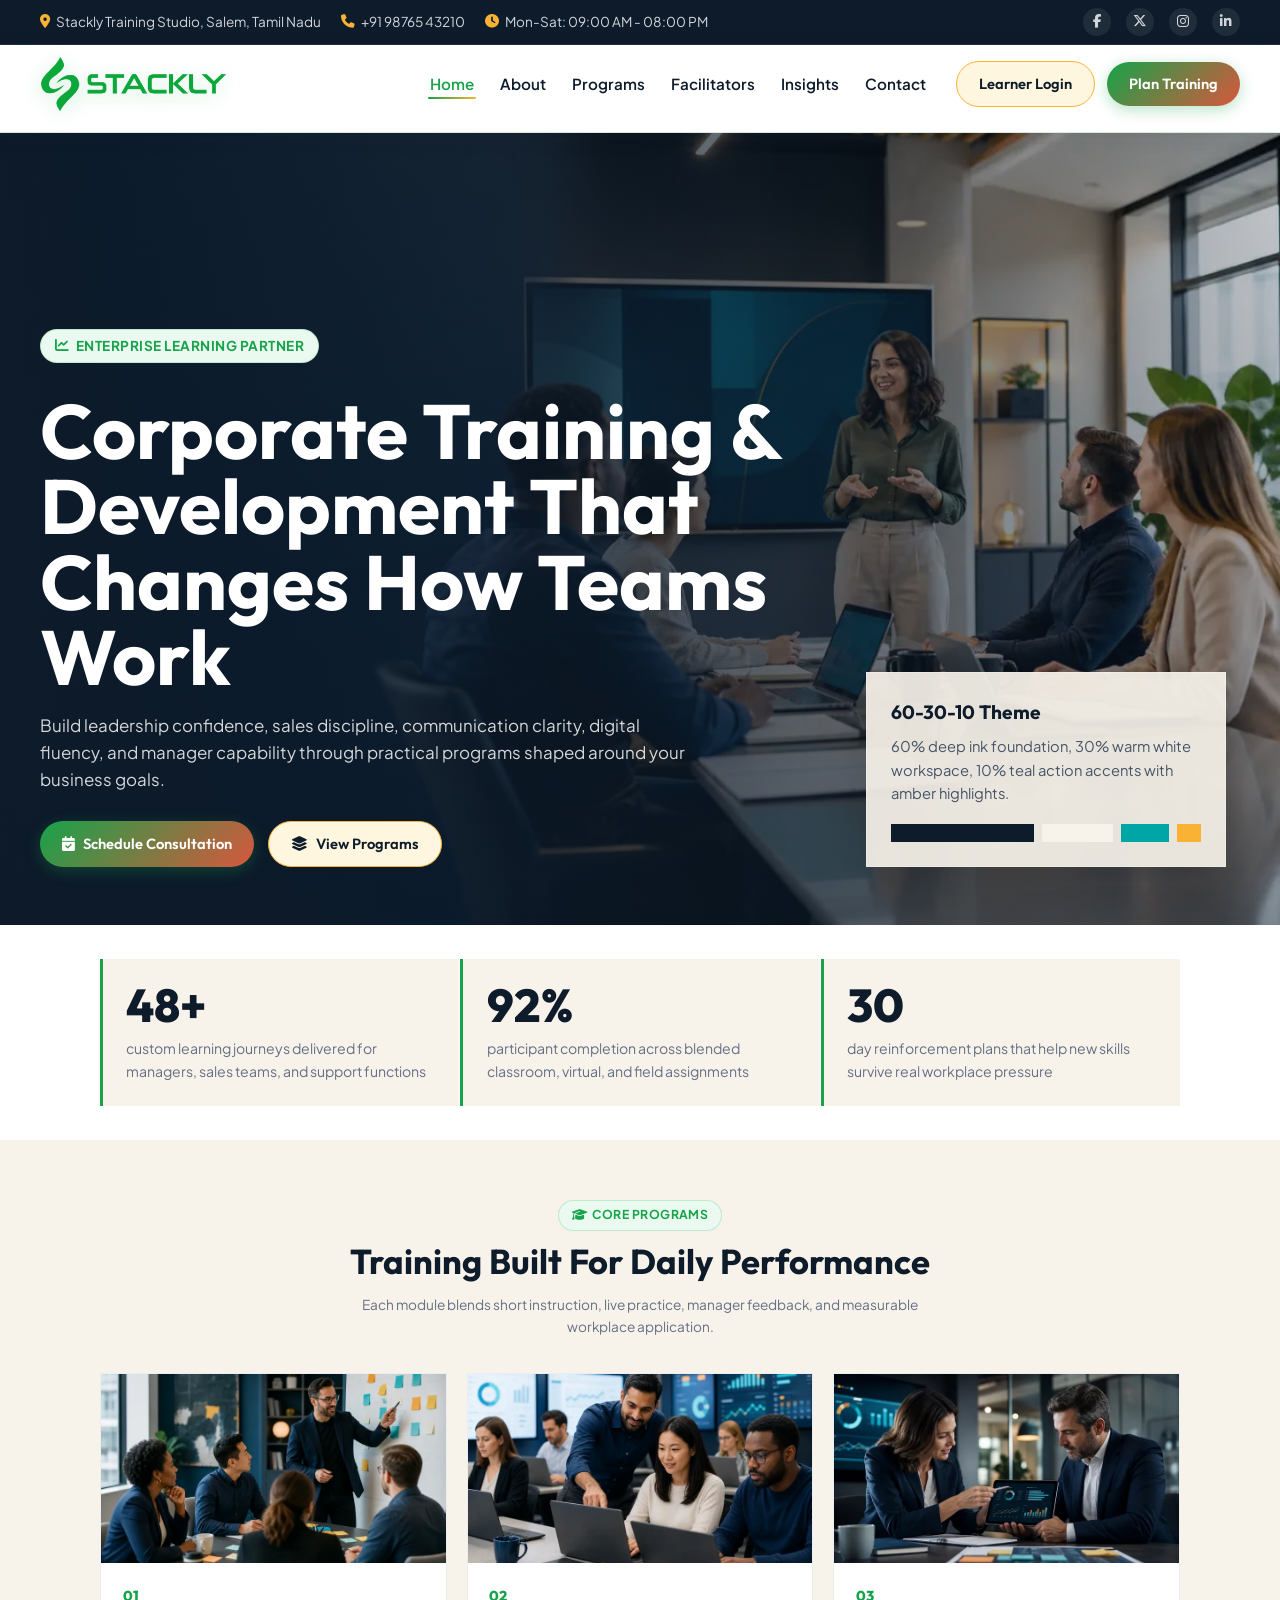
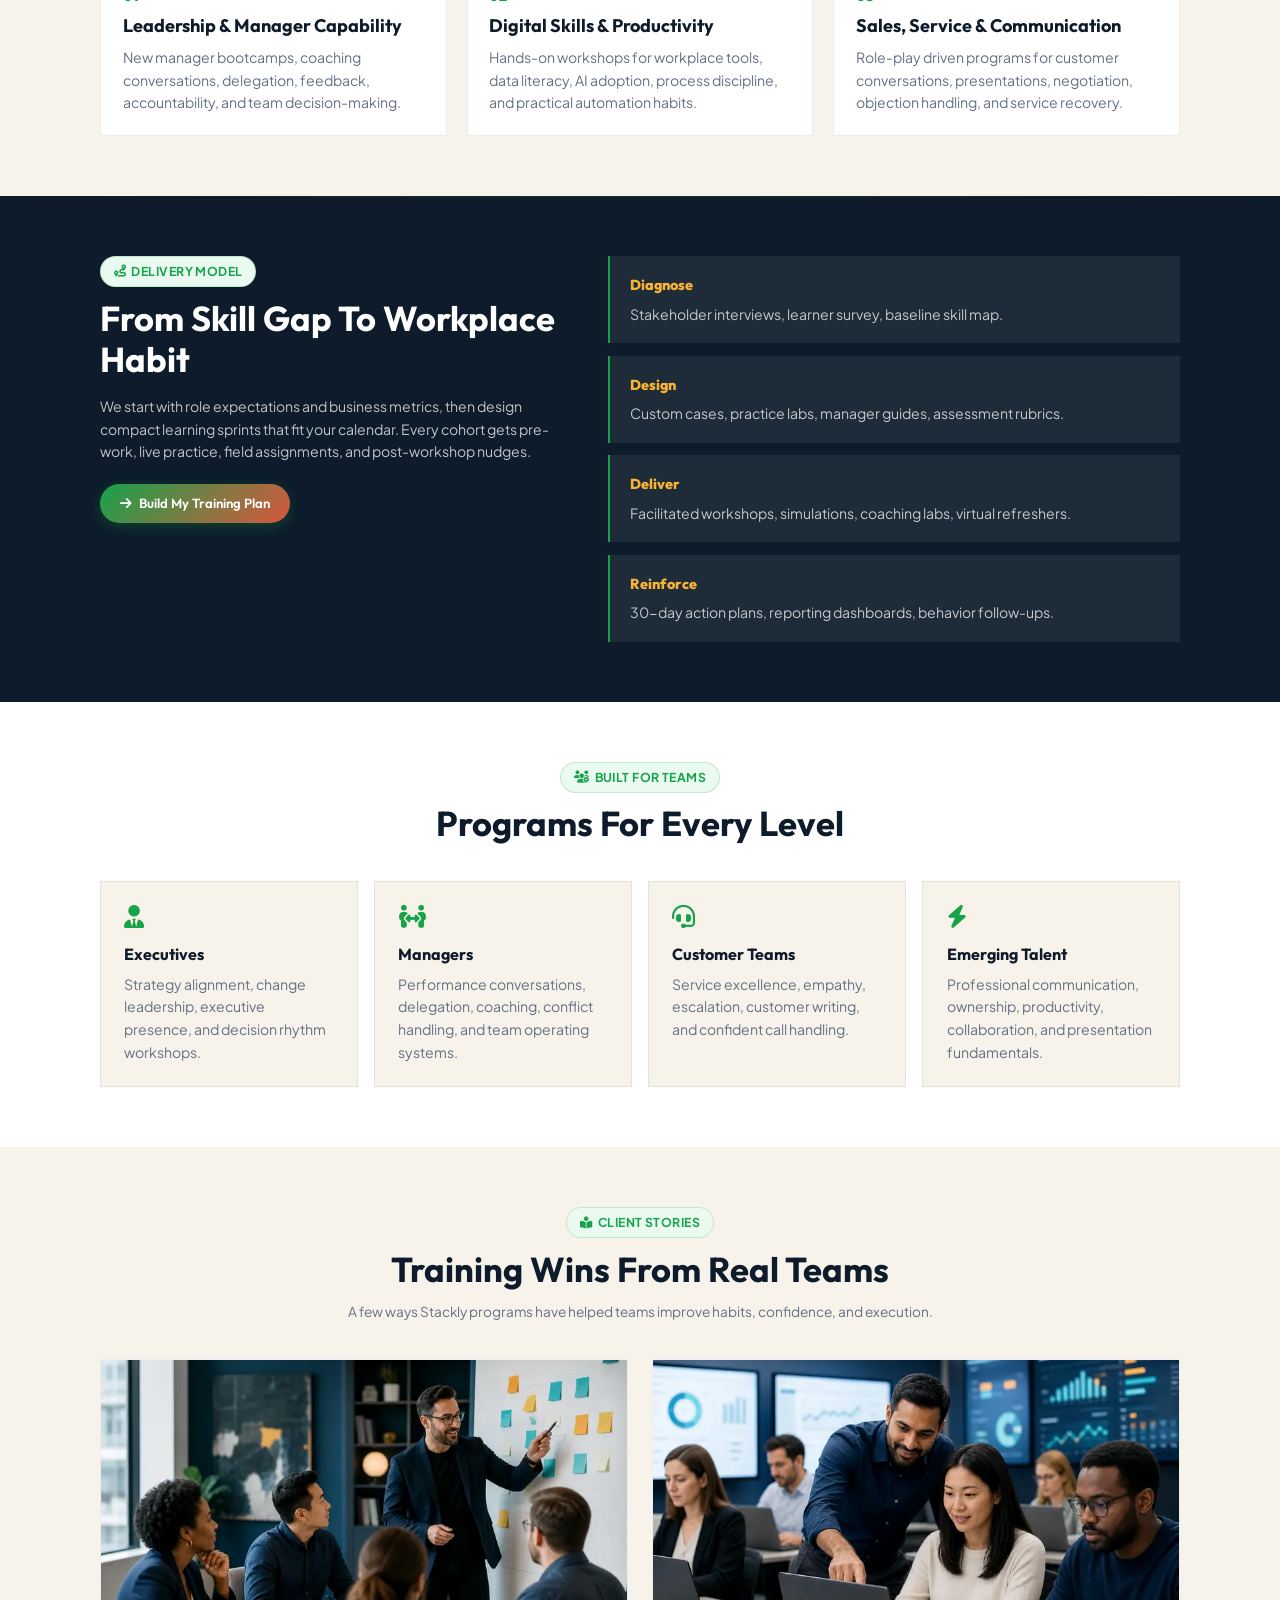
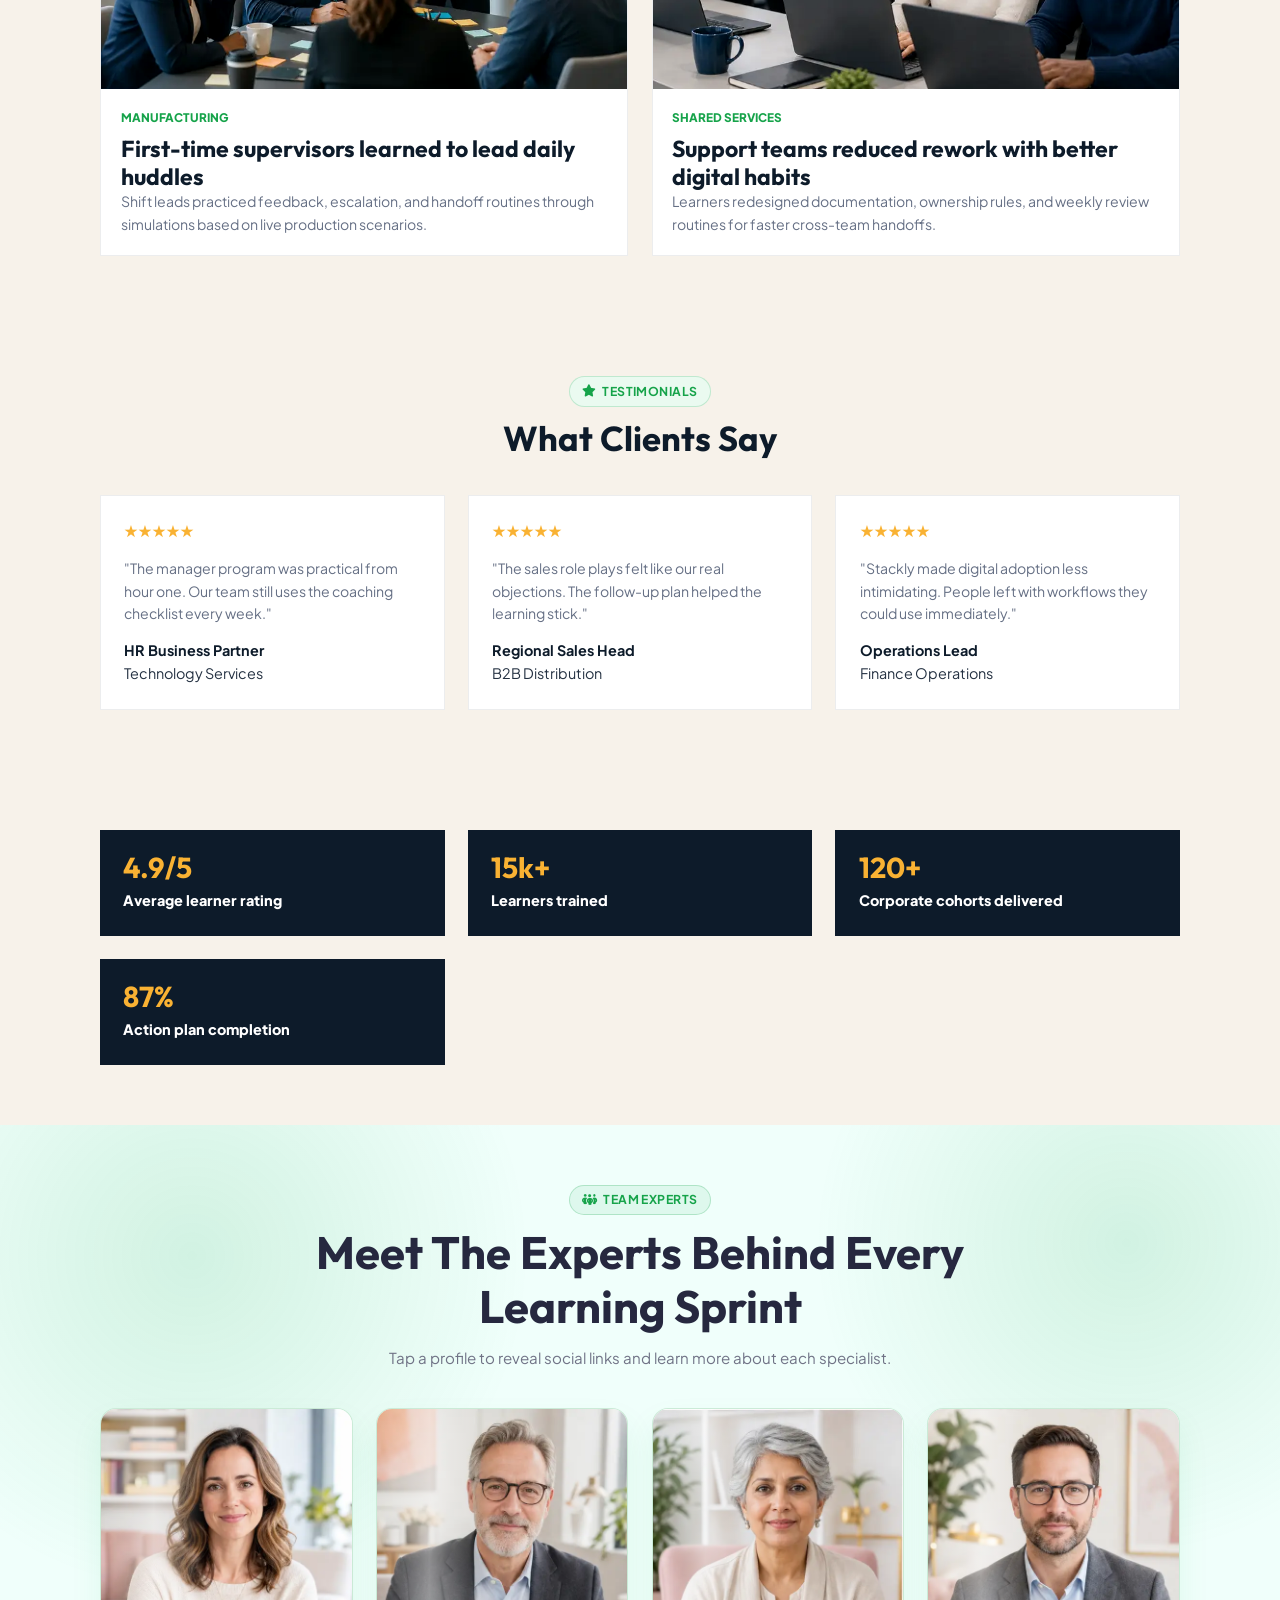
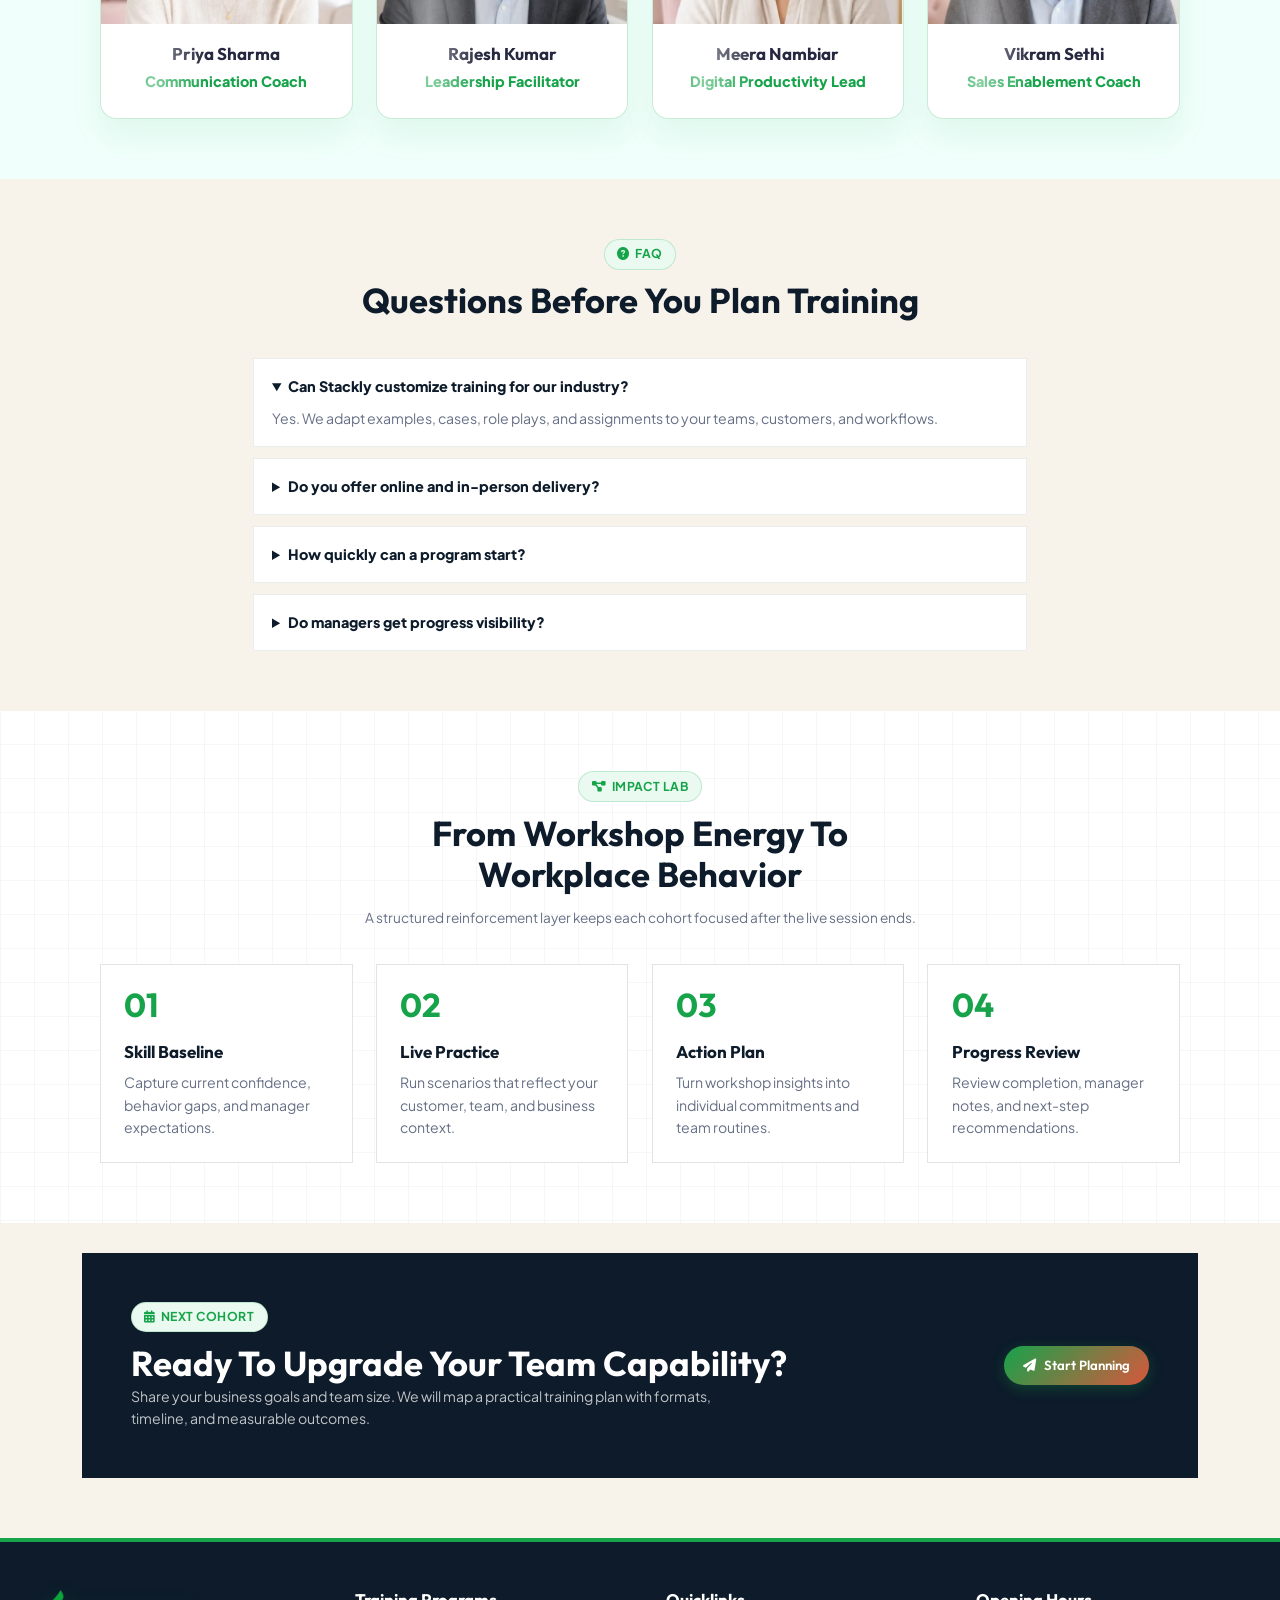
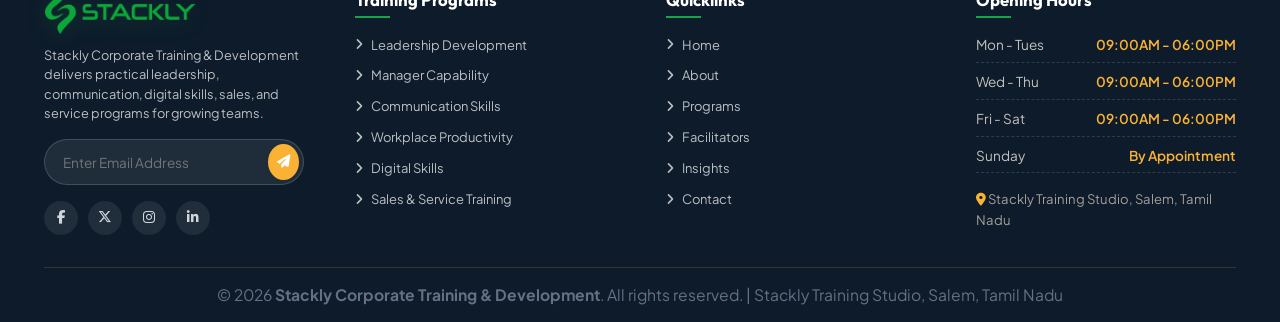
==== commit d304eda3: "Add files via upload" ====
--- a/index.html
+++ b/index.html
@@ -181,7 +181,7 @@
           </article>
         </div>
       </div>
-    </section>
+    </section> 
 
     <section class="section ctd-testimonials">
       <div class="container">
@@ -190,9 +190,9 @@
           <h2 class="section-title">What Clients Say</h2>
         </div>
         <div class="ctd-testimonial-grid">
-          <article class="reveal-item"><div class="ctd-stars">â˜…â˜…â˜…â˜…â˜…</div><p>"The manager program was practical from hour one. Our team still uses the coaching checklist every week."</p><strong>HR Business Partner</strong><span>Technology Services</span></article>
-          <article class="reveal-item"><div class="ctd-stars">â˜…â˜…â˜…â˜…â˜…</div><p>"The sales role plays felt like our real objections. The follow-up plan helped the learning stick."</p><strong>Regional Sales Head</strong><span>B2B Distribution</span></article>
-          <article class="reveal-item"><div class="ctd-stars">â˜…â˜…â˜…â˜…â˜…</div><p>"Stackly made digital adoption less intimidating. People left with workflows they could use immediately."</p><strong>Operations Lead</strong><span>Finance Operations</span></article>
+          <article class="reveal-item"><div class="ctd-stars">★★★★★</div><p>"The manager program was practical from hour one. Our team still uses the coaching checklist every week."</p><strong>HR Business Partner</strong><span>Technology Services</span></article>
+          <article class="reveal-item"><div class="ctd-stars">★★★★★</div><p>"The sales role plays felt like our real objections. The follow-up plan helped the learning stick."</p><strong>Regional Sales Head</strong><span>B2B Distribution</span></article>
+          <article class="reveal-item"><div class="ctd-stars">★★★★★</div><p>"Stackly made digital adoption less intimidating. People left with workflows they could use immediately."</p><strong>Operations Lead</strong><span>Finance Operations</span></article>
         </div>
       </div>
     </section>
@@ -265,16 +265,19 @@
     </section>
   </main>
 
-  <footer class="footer">
+ <footer class="footer">
     <div class="container">
       <div class="footer-grid">
+
         <div class="footer-col footer-brand">
           <img src="assets/logo_lightpink.webp" alt="Stackly Logo Footer">
           <p>Stackly Corporate Training & Development delivers practical leadership, communication, digital skills, sales, and service programs for growing teams.</p>
+
           <form class="newsletter-form" action="404.html" onsubmit="event.preventDefault(); window.location.href='404.html';">
             <input type="email" placeholder="Enter Email Address" required>
             <button type="submit"><i class="fa-solid fa-paper-plane"></i></button>
           </form>
+
           <div class="footer-social">
             <a href="404.html" title="Facebook" aria-label="Facebook"><i class="fa-brands fa-facebook-f"></i></a>
             <a href="404.html" title="Twitter" aria-label="Twitter"><i class="fa-brands fa-x-twitter"></i></a>
@@ -282,15 +285,19 @@
             <a href="404.html" title="LinkedIn" aria-label="LinkedIn"><i class="fa-brands fa-linkedin-in"></i></a>
           </div>
         </div>
+
         <div class="footer-col">
           <h4>Training Programs</h4>
           <ul class="footer-links">
-            <li><a href="services.html"><i class="fa-solid fa-angle-right"></i> Leadership Development</a></li>
-            <li><a href="services.html"><i class="fa-solid fa-angle-right"></i> Manager Capability</a></li>
-            <li><a href="services.html"><i class="fa-solid fa-angle-right"></i> Communication Skills</a></li>
-            <li><a href="services.html"><i class="fa-solid fa-angle-right"></i> Digital Productivity</a></li>
+            <li><a href="404.html"><i class="fa-solid fa-angle-right"></i> Leadership Development</a></li>
+            <li><a href="404.html"><i class="fa-solid fa-angle-right"></i> Manager Capability</a></li>
+            <li><a href="404.html"><i class="fa-solid fa-angle-right"></i> Communication Skills</a></li>
+            <li><a href="404.html"><i class="fa-solid fa-angle-right"></i> Workplace Productivity</a></li>
+            <li><a href="404.html"><i class="fa-solid fa-angle-right"></i> Digital Skills</a></li>
+            <li><a href="404.html"><i class="fa-solid fa-angle-right"></i> Sales & Service Training</a></li>
           </ul>
         </div>
+
         <div class="footer-col">
           <h4>Quicklinks</h4>
           <ul class="footer-links">
@@ -302,21 +309,35 @@
             <li><a href="contact.html"><i class="fa-solid fa-angle-right"></i> Contact</a></li>
           </ul>
         </div>
+
         <div class="footer-col">
           <h4>Opening Hours</h4>
           <div class="opening-hours-list">
-            <div class="hours-row"><span>Mon - Tues</span><span>09:00AM - 06:00PM</span></div>
-            <div class="hours-row"><span>Wed - Thu</span><span>09:00AM - 06:00PM</span></div>
-            <div class="hours-row"><span>Fri - Sat</span><span>09:00AM - 06:00PM</span></div>
-            <div class="hours-row"><span>Sunday</span><span>By Appointment</span></div>
-          </div>
-          <div style="margin-top: 15px; font-size: 0.82rem; color: rgba(255,255,255,0.72);">
+            <div class="hours-row">
+              <span>Mon - Tues</span>
+              <span>09:00AM - 06:00PM</span>
+            </div>
+            <div class="hours-row">
+              <span>Wed - Thu</span>
+              <span>09:00AM - 06:00PM</span>
+            </div>
+            <div class="hours-row">
+              <span>Fri - Sat</span>
+              <span>09:00AM - 06:00PM</span>
+            </div>
+            <div class="hours-row">
+              <span>Sunday</span>
+              <span style="color: var(--secondary);">By Appointment</span>
+            </div>
+          </div>
+          <div style="margin-top: 15px; font-size: 0.82rem; color: #a39f99;">
             <i class="fa-solid fa-location-dot" style="color: var(--secondary);"></i> Stackly Training Studio, Salem, Tamil Nadu
           </div>
         </div>
       </div>
+
       <div class="footer-bottom">
-        <p>&copy; 2026 <strong>Stackly Corporate Training &amp; Development</strong>. All rights reserved. | Stackly Training Studio, Salem, Tamil Nadu</p>
+        <p>&copy; 2026 <strong>Stackly Corporate Training & Development</strong>. All rights reserved. | Stackly Training Studio, Salem, Tamil Nadu</p>
       </div>
     </div>
   </footer>
@@ -324,4 +345,4 @@
   <script src="script.js"></script>
 </body>
 </html>
-
+
--- a/style.css
+++ b/style.css
@@ -7843,7 +7843,7 @@
 
 .ctd-process-grid {
   display: grid;
-  gap: 1px;
+  gap: clamp(18px, 2vw, 26px);
   grid-template-columns: repeat(4, 1fr);
 }
 
@@ -7872,6 +7872,22 @@
 
 .ctd-process-grid p {
   color: rgba(255, 255, 255, 0.72);
+}
+
+.ctd-value-grid,
+.ctd-package-grid,
+.ctd-rating-grid,
+.ctd-process-grid,
+.ctd-service-grid,
+.ctd-story-grid,
+.ctd-insight-grid,
+.ctd-testimonial-grid,
+.ctd-team-grid,
+.ctd-effect-grid,
+.ctd-auth-mini-grid,
+.ctd-contact-cards,
+.ctd-expert-grid {
+  gap: clamp(18px, 2vw, 28px);
 }
 
 .ctd-service-grid,
@@ -8780,10 +8796,26 @@
     padding: 20px;
   }
 }
-
-
-
-
-
-
-
+
+.ctd-value-grid,
+.ctd-package-grid,
+.ctd-rating-grid,
+.ctd-process-grid,
+.ctd-service-grid,
+.ctd-story-grid,
+.ctd-insight-grid,
+.ctd-testimonial-grid,
+.ctd-team-grid,
+.ctd-effect-grid,
+.ctd-auth-mini-grid,
+.ctd-contact-cards,
+.ctd-expert-grid {
+  gap: clamp(18px, 2vw, 28px);
+}
+
+
+
+
+
+
+
